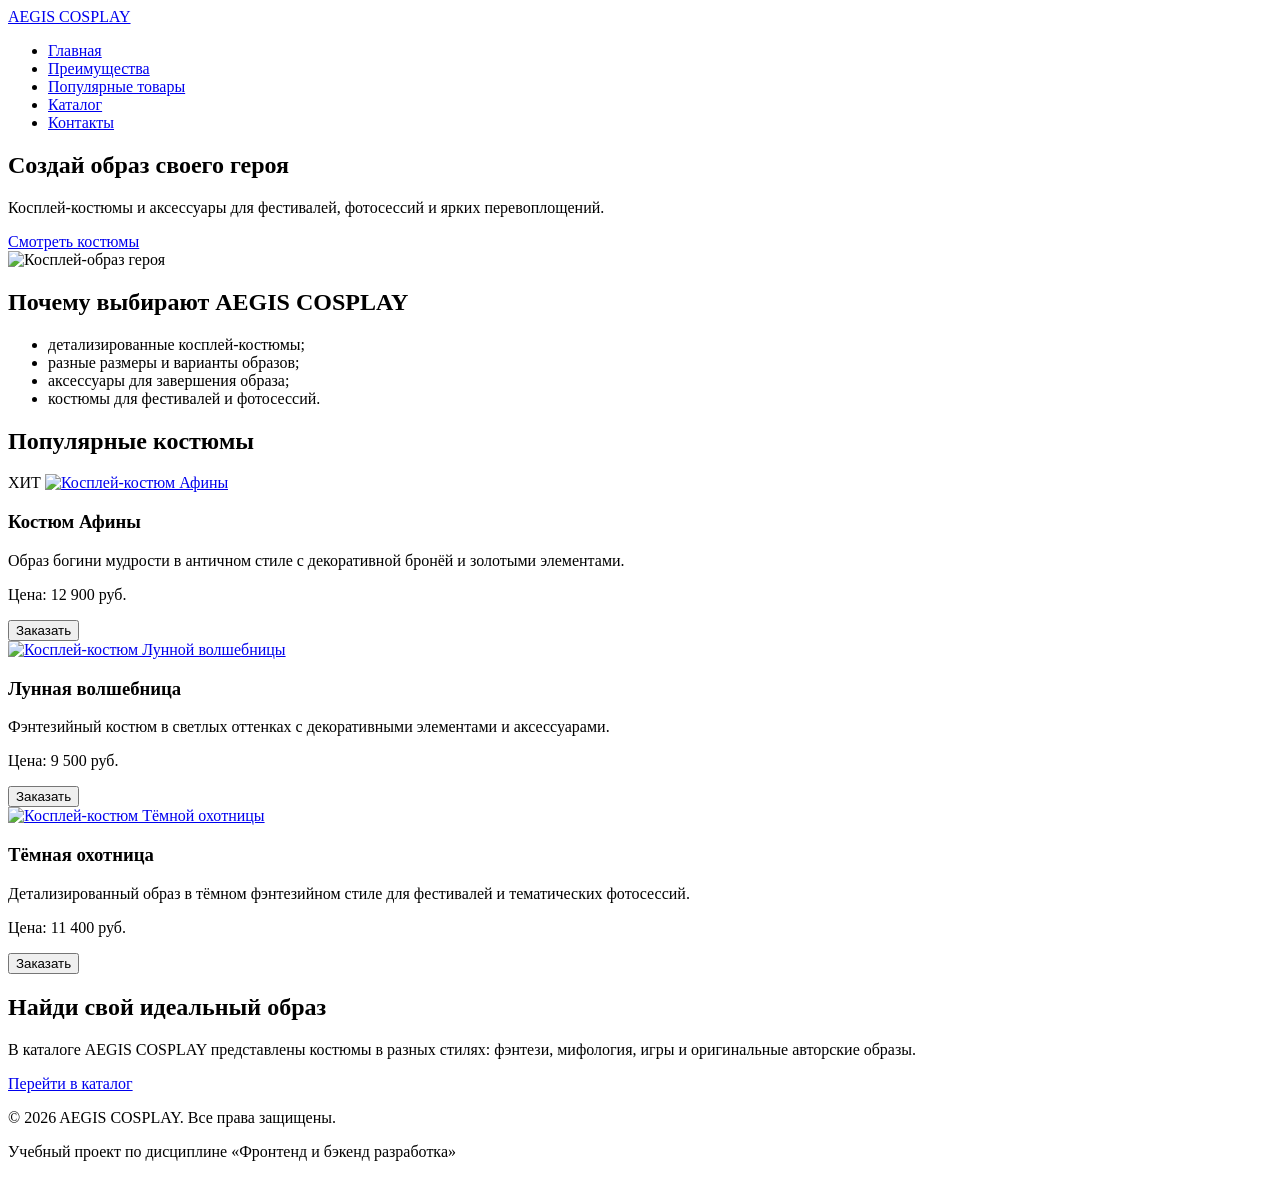
==== index.html @ 91885ba1 "chore: initialize project from KR1" ====
<!DOCTYPE html>
<html lang="ru">

<head>
    <!-- ---------------------- -->
    <!-- Основные настройки страницы -->

    <meta charset="UTF-8">

    <meta
            name="viewport"
            content="width=device-width, initial-scale=1.0"
    >

    <title>AEGIS COSPLAY — магазин косплей-костюмов</title>

    <meta
            name="description"
            content="AEGIS COSPLAY — учебный интернет-магазин косплей-костюмов и аксессуаров."
    >

    <!-- Подключение стилей -->
    <link rel="stylesheet" href="../kr1-html-css-shop-main/kr1-html-css-shop-main/css/style.css">

    <!-- Подключение JavaScript -->
    <script src="../kr1-html-css-shop-main/kr1-html-css-shop-main/js/main.js" defer></script>

    <!-- Данные для отображения ссылки -->
    <meta property="og:type" content="website">

    <meta
            property="og:title"
            content="AEGIS COSPLAY"
    >

    <meta
            property="og:description"
            content="Косплей-костюмы и аксессуары для фестивалей, фотосессий и ярких образов."
    >

    <meta
            property="og:image"
            content="images/athena.jpg"
    >
</head>


<body>


<!-- ---------------------- -->
<!-- Шапка сайта -->

<header class="site-header">

    <div class="site-header__inner">

        <!-- Логотип -->
        <a
                class="site-header__logo"
                href="index.html"
        >
            AEGIS COSPLAY
        </a>


        <!-- Основное меню -->
        <nav
                class="site-nav"
                aria-label="Основная навигация"
        >

            <ul class="site-nav__list">

                <li class="site-nav__item">

                    <a
                            class="site-nav__link site-nav__link--active"
                            href="index.html"
                    >
                        Главная
                    </a>

                </li>

                <li class="site-nav__item">

                    <!-- Якорная ссылка ведёт к преимуществам -->
                    <a
                            class="site-nav__link"
                            href="#advantages"
                    >
                        Преимущества
                    </a>

                </li>


                <li class="site-nav__item">

                    <!-- Якорная ссылка ведёт к блоку популярных товаров -->
                    <a 
                            class="site-nav__link"
                            href="#popular"
                    >
                        Популярные товары
                    </a>

                </li>


                <li class="site-nav__item">

                    <a
                            class="site-nav__link"
                            href="../kr1-html-css-shop-main/kr1-html-css-shop-main/catalog.html"
                    >
                        Каталог
                    </a>

                </li>


                <li class="site-nav__item">

                    <a
                            class="site-nav__link"
                            href="../kr1-html-css-shop-main/kr1-html-css-shop-main/contacts.html"
                    >
                        Контакты
                    </a>

                </li>

            </ul>

        </nav>

    </div>

</header>


<!-- ---------------------- -->
<!-- Основная часть страницы -->

<main>


    <!-- ---------------------- -->
    <!-- Главный экран -->

    <section class="hero">

        <div class="hero__content">

            <h1 class="hero__title">
                Создай образ своего героя
            </h1>

            <p class="hero__text">
                Косплей-костюмы и аксессуары для фестивалей,
                фотосессий и ярких перевоплощений.
            </p>

            <!-- Якорная ссылка ведёт к популярным товарам -->
            <a
                    class="button button--primary hero__button"
                    href="#popular"
            >
                Смотреть костюмы
            </a>

        </div>

        <div class="hero__image-wrapper">

            <img
                    class="hero__image"
                    src="../kr1-html-css-shop-main/kr1-html-css-shop-main/images/dark-huntress.jpg"
                    alt="Косплей-образ героя"
            >

        </div>

    </section>


    <!-- ---------------------- -->
    <!-- Преимущества магазина -->

    <section
            class="section"
            id="advantages"
    >

        <h2 class="section__title">
            Почему выбирают AEGIS COSPLAY
        </h2>

        <ul class="advantages-list">

            <li>
                детализированные косплей-костюмы;
            </li>

            <li>
                разные размеры и варианты образов;
            </li>

            <li>
                аксессуары для завершения образа;
            </li>

            <li>
                костюмы для фестивалей и фотосессий.
            </li>

        </ul>

    </section>


    <!-- ---------------------- -->
    <!-- Популярные костюмы -->

    <section
            class="section"
            id="popular"
    >

        <h2 class="section__title">
            Популярные костюмы
        </h2>


        <!-- Сетка с карточками товаров -->
        <div class="products-grid">


            <!-- ---------------------- -->
            <!-- Карточка Афины -->

            <article class="product-card product-card--featured">

                <!-- Значок ХИТ расположен поверх карточки -->
                <span class="product-card__badge">
                    ХИТ
                </span>


                <!-- Фото ведёт на подробную страницу товара -->
                <a
                        class="product-card__image-link"
                        href="../kr1-html-css-shop-main/kr1-html-css-shop-main/product.html"
                >

                    <img
                            class="product-card__image"
                            src="../kr1-html-css-shop-main/kr1-html-css-shop-main/images/athena.jpg"
                            alt="Косплей-костюм Афины"
                    >

                </a>


                <h3 class="product-card__title">
                    Костюм Афины
                </h3>


                <p class="product-card__description">
                    Образ богини мудрости в античном стиле
                    с декоративной бронёй и золотыми элементами.
                </p>


                <p class="product-card__price">
                    Цена: 12 900 руб.
                </p>


                <!-- data-product хранит название выбранного товара -->
                <button
                        class="button button--primary product-card__button"
                        type="button"
                        data-product="Костюм Афины"
                >
                    Заказать
                </button>

            </article>


            <!-- ---------------------- -->
            <!-- Лунная волшебница -->

            <article class="product-card">

                <a
                        class="product-card__image-link"
                        href="#"
                >

                    <img
                            class="product-card__image product-card__image--moon"
                            src="../kr1-html-css-shop-main/kr1-html-css-shop-main/images/moon-sorceress.jpg"
                            alt="Косплей-костюм Лунной волшебницы"
                    >

                </a>


                <h3 class="product-card__title">
                    Лунная волшебница
                </h3>


                <p class="product-card__description">
                    Фэнтезийный костюм в светлых оттенках
                    с декоративными элементами и аксессуарами.
                </p>


                <p class="product-card__price">
                    Цена: 9 500 руб.
                </p>


                <button
                        class="button button--primary product-card__button"
                        type="button"
                        data-product="Лунная волшебница"
                >
                    Заказать
                </button>

            </article>


            <!-- ---------------------- -->
            <!-- Тёмная охотница -->

            <article class="product-card">

                <a
                        class="product-card__image-link"
                        href="#"
                >

                    <img
                            class="product-card__image"
                            src="../kr1-html-css-shop-main/kr1-html-css-shop-main/images/dark-huntress.jpg"
                            alt="Косплей-костюм Тёмной охотницы"
                    >

                </a>


                <h3 class="product-card__title">
                    Тёмная охотница
                </h3>


                <p class="product-card__description">
                    Детализированный образ в тёмном фэнтезийном стиле
                    для фестивалей и тематических фотосессий.
                </p>


                <p class="product-card__price">
                    Цена: 11 400 руб.
                </p>


                <button
                        class="button button--primary product-card__button"
                        type="button"
                        data-product="Тёмная охотница"
                >
                    Заказать
                </button>

            </article>

        </div>

    </section>


    <!-- ---------------------- -->
    <!-- Дополнительная информация -->

    <aside class="aside-info">

        <h2>
            Найди свой идеальный образ
        </h2>

        <p>
            В каталоге AEGIS COSPLAY представлены костюмы
            в разных стилях: фэнтези, мифология, игры
            и оригинальные авторские образы.
        </p>

        <a
                class="button button--secondary"
                href="../kr1-html-css-shop-main/kr1-html-css-shop-main/catalog.html"
        >
            Перейти в каталог
        </a>

    </aside>

</main>


<!-- ---------------------- -->
<!-- Подвал -->

<footer
        class="site-footer"
        id="contacts"

>

    <p class="site-footer__text">
        &copy; 2026 AEGIS COSPLAY. Все права защищены.
    </p>

    <p class="site-footer__text">
        Учебный проект по дисциплине
        «Фронтенд и бэкенд разработка»
    </p>

</footer>


<!-- ---------------------- -->
<!-- Модальное окно заказа -->

<dialog
        class="order-dialog"
        id="order-dialog"
        aria-labelledby="order-dialog-title"
>

    <h2
            class="order-dialog__title"
            id="order-dialog-title"
    >
        Оформление заказа
    </h2>


    <!-- Форма заказа -->
    <form
            class="order-form"
            id="order-form"
            action="#"
            method="post"
            novalidate
    >


        <!-- Скрытое поле хранит выбранный товар -->
        <input
                class="order-form__hidden"
                id="selected-product"
                name="selected-product"
                type="hidden"
        >


        <!-- ---------------------- -->
        <!-- Имя -->

        <div class="order-form__field">

            <label
                    class="order-form__label"
                    for="order-name"
            >
                Имя
            </label>

            <input
                    class="order-form__input"
                    id="order-name"
                    name="name"
                    type="text"
                    placeholder="Введите ваше имя"
                    minlength="2"
                    autocomplete="given-name"
                    required
            >

        </div>


        <!-- ---------------------- -->
        <!-- Электронная почта -->

        <div class="order-form__field">

            <label
                    class="order-form__label"
                    for="order-email"
            >
                E-mail
            </label>

            <input
                    class="order-form__input"
                    id="order-email"
                    name="email"
                    type="email"
                    placeholder="example@mail.ru"
                    autocomplete="email"
                    required
            >

        </div>


        <!-- ---------------------- -->
        <!-- Телефон -->

        <div class="order-form__field">

            <label
                    class="order-form__label"
                    for="order-phone"
            >
                Телефон
            </label>

            <input
                    class="order-form__input"
                    id="order-phone"
                    name="phone"
                    type="tel"
                    inputmode="tel"
                    placeholder="+7 (900) 000-00-00"
                    pattern="^\+7 \(\d{3}\) \d{3}-\d{2}-\d{2}$"
                    required
            >

            <small class="order-form__hint">
                Формат: +7 (900) 000-00-00
            </small>

        </div>


        <!-- ---------------------- -->
        <!-- Дата связи -->

        <div class="order-form__field">

            <label
                    class="order-form__label"
                    for="order-date"
            >
                Дата связи
            </label>

            <input
                    class="order-form__input"
                    id="order-date"
                    name="date"
                    type="date"
            >

        </div>


        <!-- ---------------------- -->
        <!-- Тема заявки -->

        <div class="order-form__field">

            <label
                    class="order-form__label"
                    for="order-topic"
            >
                Тема заявки
            </label>

            <select
                    class="order-form__select"
                    id="order-topic"
                    name="topic"
                    required
            >

                <option value="">
                    Выберите тему
                </option>

                <option value="product">
                    Заказ костюма
                </option>

                <option value="consultation">
                    Консультация
                </option>

                <option value="delivery">
                    Доставка
                </option>

            </select>

        </div>


        <!-- ---------------------- -->
        <!-- Комментарий -->

        <div class="order-form__field">

            <label
                    class="order-form__label"
                    for="order-comment"
            >
                Комментарий
            </label>

            <textarea
                    class="order-form__textarea"
                    id="order-comment"
                    name="comment"
                    rows="4"
                    placeholder="Укажите размер костюма или дополнительную информацию"
            ></textarea>

        </div>


        <!-- ---------------------- -->
        <!-- Согласие на обработку данных -->

        <div class="order-form__field order-form__field--checkbox">

            <label
                    class="order-form__label order-form__label--checkbox"
            >

                <input
                        class="order-form__input order-form__input--checkbox"
                        id="order-agreement"
                        name="agreement"
                        type="checkbox"
                        required
                >

                Я согласен на обработку данных

            </label>

        </div>


        <!-- ---------------------- -->
        <!-- Кнопки формы -->

        <div class="order-form__actions">

            <button
                    class="button button--secondary"
                    type="button"
                    id="close-order-dialog"
            >
                Закрыть
            </button>


            <button
                    class="button button--primary"
                    type="submit"
            >
                Отправить заказ
            </button>

        </div>

    </form>


    <!-- Сообщение появляется после успешной отправки -->
    <p
            class="success-message"
            id="success-message"
            hidden
    >
        Заказ успешно оформлен!
    </p>

</dialog>


</body>

</html>
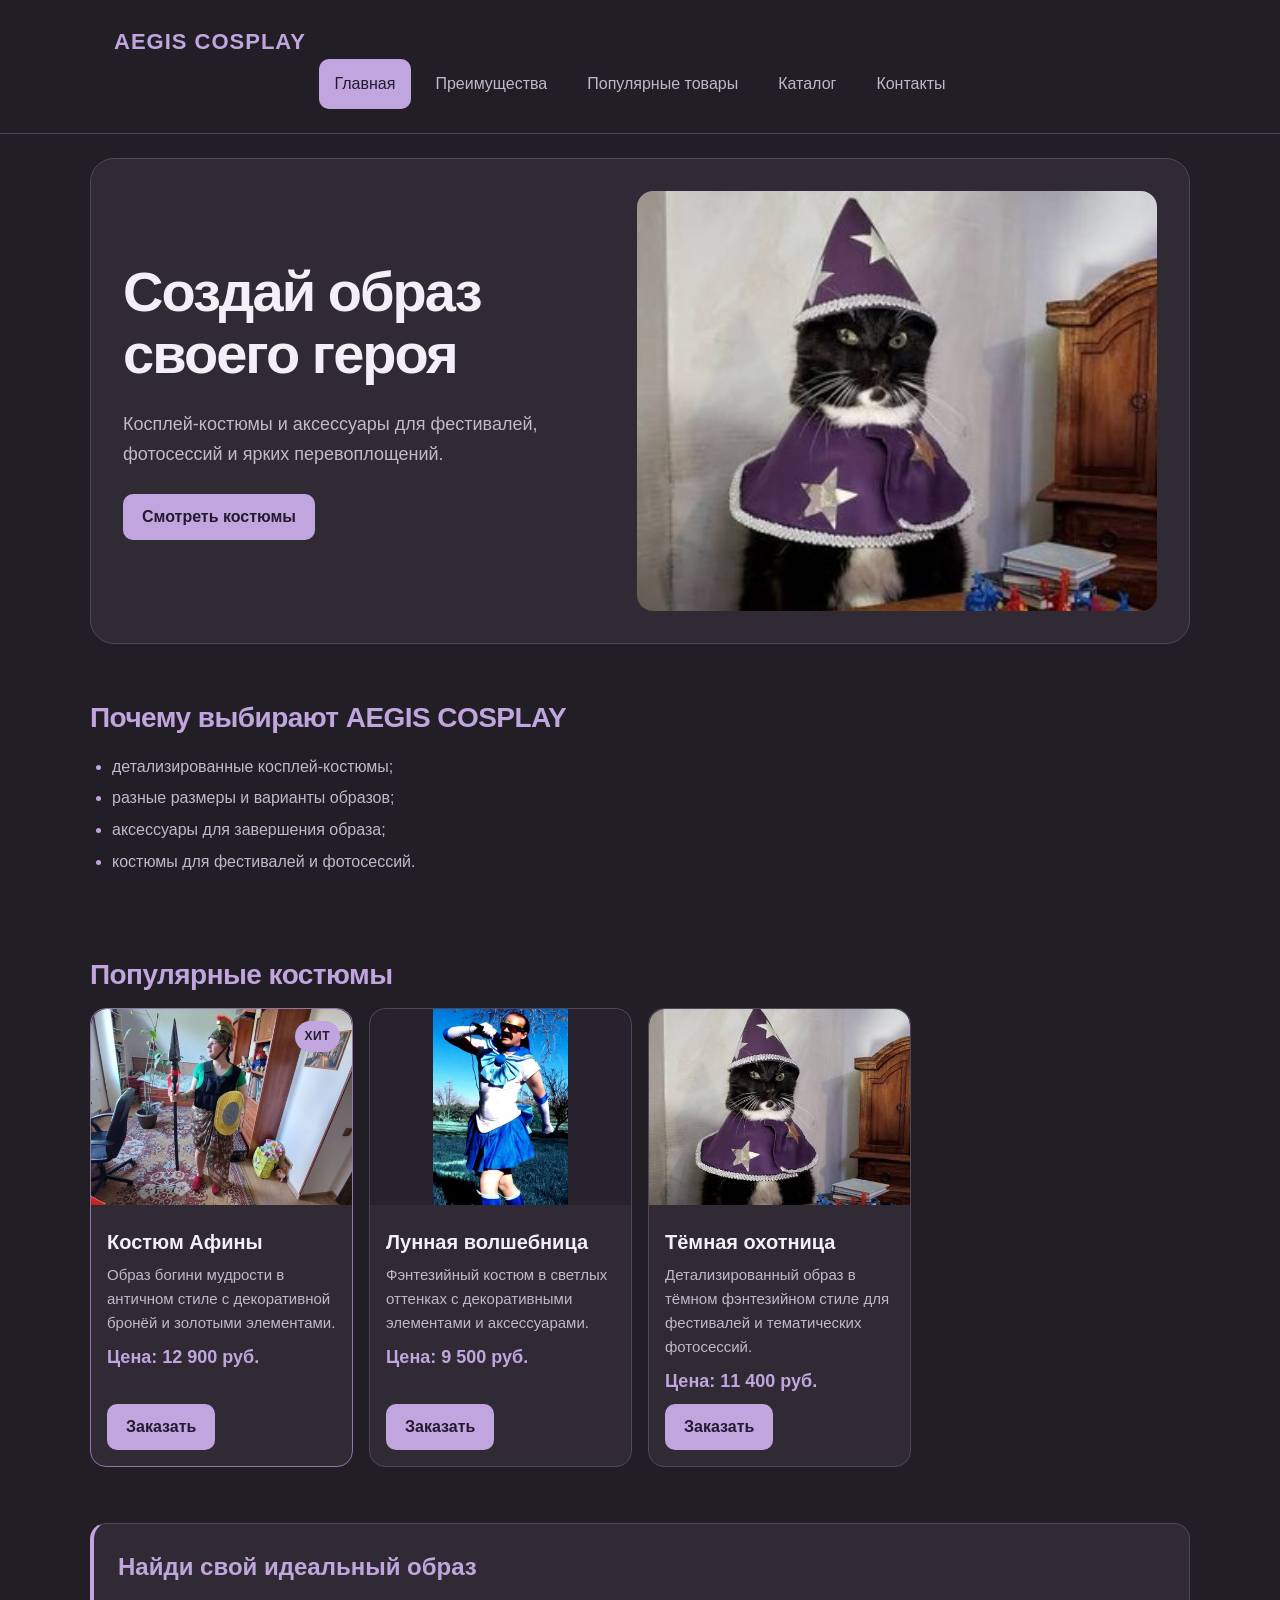
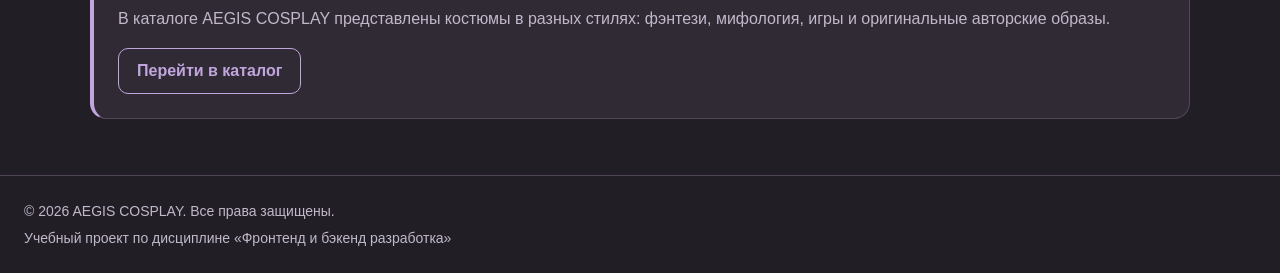
==== commit b3a0ba6c: "feat: add responsive layout styles" ====
--- a/index.html
+++ b/index.html
@@ -1,286 +1,141 @@
 <!DOCTYPE html>
 <html lang="ru">
-
 <head>
-    <!-- ---------------------- -->
-    <!-- Основные настройки страницы -->
-
     <meta charset="UTF-8">
-
-    <meta
-            name="viewport"
-            content="width=device-width, initial-scale=1.0"
-    >
-
+    <meta name="viewport" content="width=device-width, initial-scale=1.0">
     <title>AEGIS COSPLAY — магазин косплей-костюмов</title>
-
-    <meta
-            name="description"
-            content="AEGIS COSPLAY — учебный интернет-магазин косплей-костюмов и аксессуаров."
-    >
-
-    <!-- Подключение стилей -->
-    <link rel="stylesheet" href="../kr1-html-css-shop-main/kr1-html-css-shop-main/css/style.css">
-
-    <!-- Подключение JavaScript -->
-    <script src="../kr1-html-css-shop-main/kr1-html-css-shop-main/js/main.js" defer></script>
-
-    <!-- Данные для отображения ссылки -->
+    <meta name="description" content="AEGIS COSPLAY — учебный интернет-магазин косплей-костюмов и аксессуаров.">
+
+    <link rel="stylesheet" href="css/style.css">
+    <link rel="stylesheet" href="css/responsive.css">
+    <script src="js/main.js" defer></script>
+
     <meta property="og:type" content="website">
-
-    <meta
-            property="og:title"
-            content="AEGIS COSPLAY"
-    >
-
-    <meta
-            property="og:description"
-            content="Косплей-костюмы и аксессуары для фестивалей, фотосессий и ярких образов."
-    >
-
-    <meta
-            property="og:image"
-            content="images/athena.jpg"
-    >
+    <meta property="og:title" content="AEGIS COSPLAY">
+    <meta property="og:description" content="Косплей-костюмы и аксессуары для фестивалей, фотосессий и ярких образов.">
+    <meta property="og:image" content="images/athena.jpg">
 </head>
-
-
 <body>
 
-
-<!-- ---------------------- -->
-<!-- Шапка сайта -->
-
 <header class="site-header">
-
     <div class="site-header__inner">
-
-        <!-- Логотип -->
-        <a
-                class="site-header__logo"
-                href="index.html"
-        >
+        <a class="site-header__logo" href="index.html">
             AEGIS COSPLAY
         </a>
 
-
-        <!-- Основное меню -->
-        <nav
-                class="site-nav"
-                aria-label="Основная навигация"
-        >
-
+        <nav class="site-nav" aria-label="Основная навигация">
             <ul class="site-nav__list">
-
-                <li class="site-nav__item">
-
-                    <a
-                            class="site-nav__link site-nav__link--active"
-                            href="index.html"
-                    >
+                <li class="site-nav__item">
+                    <a class="site-nav__link site-nav__link--active" href="index.html">
                         Главная
                     </a>
-
-                </li>
-
-                <li class="site-nav__item">
-
-                    <!-- Якорная ссылка ведёт к преимуществам -->
-                    <a
-                            class="site-nav__link"
-                            href="#advantages"
-                    >
+                </li>
+                <li class="site-nav__item">
+                    <a class="site-nav__link" href="#advantages">
                         Преимущества
                     </a>
-
-                </li>
-
-
-                <li class="site-nav__item">
-
-                    <!-- Якорная ссылка ведёт к блоку популярных товаров -->
-                    <a 
-                            class="site-nav__link"
-                            href="#popular"
-                    >
+                </li>
+                <li class="site-nav__item">
+                    <a class="site-nav__link" href="#popular">
                         Популярные товары
                     </a>
-
-                </li>
-
-
-                <li class="site-nav__item">
-
-                    <a
-                            class="site-nav__link"
-                            href="../kr1-html-css-shop-main/kr1-html-css-shop-main/catalog.html"
-                    >
+                </li>
+                <li class="site-nav__item">
+                    <a class="site-nav__link" href="catalog.html">
                         Каталог
                     </a>
-
-                </li>
-
-
-                <li class="site-nav__item">
-
-                    <a
-                            class="site-nav__link"
-                            href="../kr1-html-css-shop-main/kr1-html-css-shop-main/contacts.html"
-                    >
+                </li>
+                <li class="site-nav__item">
+                    <a class="site-nav__link" href="contacts.html">
                         Контакты
                     </a>
-
-                </li>
-
+                </li>
             </ul>
-
         </nav>
-
     </div>
-
 </header>
 
-
-<!-- ---------------------- -->
-<!-- Основная часть страницы -->
-
 <main>
-
-
-    <!-- ---------------------- -->
-    <!-- Главный экран -->
-
     <section class="hero">
-
         <div class="hero__content">
-
-            <h1 class="hero__title">
-                Создай образ своего героя
-            </h1>
-
+            <h1 class="hero__title">Создай образ своего героя</h1>
             <p class="hero__text">
                 Косплей-костюмы и аксессуары для фестивалей,
                 фотосессий и ярких перевоплощений.
             </p>
-
-            <!-- Якорная ссылка ведёт к популярным товарам -->
-            <a
-                    class="button button--primary hero__button"
-                    href="#popular"
-            >
+            <a class="button button--primary hero__button" href="#popular">
                 Смотреть костюмы
             </a>
-
         </div>
 
         <div class="hero__image-wrapper">
-
-            <img
-                    class="hero__image"
-                    src="../kr1-html-css-shop-main/kr1-html-css-shop-main/images/dark-huntress.jpg"
-                    alt="Косплей-образ героя"
-            >
-
-        </div>
-
+            <picture>
+                <source
+                        media="(min-width: 1200px)"
+                        srcset="images/hero-desktop.jpg"
+                >
+                <source
+                        media="(min-width: 768px)"
+                        srcset="images/hero-tablet.jpg"
+                >
+                <img
+                        class="hero__image"
+                        src="images/hero-mobile.jpg"
+                        alt="Кот в фиолетовом костюме волшебника"
+                        width="320"
+                        height="320"
+                >
+            </picture>
+        </div>
     </section>
 
-
-    <!-- ---------------------- -->
-    <!-- Преимущества магазина -->
-
-    <section
-            class="section"
-            id="advantages"
-    >
-
-        <h2 class="section__title">
-            Почему выбирают AEGIS COSPLAY
-        </h2>
-
+    <section class="section" id="advantages">
+        <h2 class="section__title">Почему выбирают AEGIS COSPLAY</h2>
         <ul class="advantages-list">
-
-            <li>
-                детализированные косплей-костюмы;
-            </li>
-
-            <li>
-                разные размеры и варианты образов;
-            </li>
-
-            <li>
-                аксессуары для завершения образа;
-            </li>
-
-            <li>
-                костюмы для фестивалей и фотосессий.
-            </li>
-
+            <li>детализированные косплей-костюмы;</li>
+            <li>разные размеры и варианты образов;</li>
+            <li>аксессуары для завершения образа;</li>
+            <li>костюмы для фестивалей и фотосессий.</li>
         </ul>
-
     </section>
 
-
-    <!-- ---------------------- -->
-    <!-- Популярные костюмы -->
-
-    <section
-            class="section"
-            id="popular"
-    >
-
-        <h2 class="section__title">
-            Популярные костюмы
-        </h2>
-
-
-        <!-- Сетка с карточками товаров -->
+    <section class="section" id="popular">
+        <h2 class="section__title">Популярные костюмы</h2>
+
         <div class="products-grid">
-
-
-            <!-- ---------------------- -->
-            <!-- Карточка Афины -->
-
             <article class="product-card product-card--featured">
-
-                <!-- Значок ХИТ расположен поверх карточки -->
-                <span class="product-card__badge">
-                    ХИТ
-                </span>
-
-
-                <!-- Фото ведёт на подробную страницу товара -->
-                <a
-                        class="product-card__image-link"
-                        href="../kr1-html-css-shop-main/kr1-html-css-shop-main/product.html"
-                >
-
+                <span class="product-card__badge">ХИТ</span>
+
+                <a class="product-card__image-link" href="product.html">
                     <img
                             class="product-card__image"
-                            src="../kr1-html-css-shop-main/kr1-html-css-shop-main/images/athena.jpg"
+                            src="images/athena-640.jpg"
+                            srcset="
+        images/athena-480.jpg 480w,
+        images/athena-640.jpg 640w,
+        images/athena-960.jpg 960w
+    "
+                            sizes="
+        (min-width: 1280px) 263px,
+        (min-width: 1132px) 355px,
+        (min-width: 1024px) calc((100vw - 64px) / 3),
+        (min-width: 640px) calc((100vw - 48px) / 2),
+        calc(100vw - 32px)
+    "
                             alt="Косплей-костюм Афины"
+                            width="640"
+                            height="853"
+                            loading="lazy"
                     >
-
                 </a>
 
-
-                <h3 class="product-card__title">
-                    Костюм Афины
-                </h3>
-
-
+                <h3 class="product-card__title">Костюм Афины</h3>
                 <p class="product-card__description">
                     Образ богини мудрости в античном стиле
                     с декоративной бронёй и золотыми элементами.
                 </p>
-
-
-                <p class="product-card__price">
-                    Цена: 12 900 руб.
-                </p>
-
-
-                <!-- data-product хранит название выбранного товара -->
+                <p class="product-card__price">Цена: 12 900 руб.</p>
+
                 <button
                         class="button button--primary product-card__button"
                         type="button"
@@ -288,44 +143,23 @@
                 >
                     Заказать
                 </button>
-
             </article>
 
-
-            <!-- ---------------------- -->
-            <!-- Лунная волшебница -->
-
             <article class="product-card">
-
-                <a
-                        class="product-card__image-link"
-                        href="#"
-                >
-
+                <a class="product-card__image-link" href="#">
                     <img
                             class="product-card__image product-card__image--moon"
-                            src="../kr1-html-css-shop-main/kr1-html-css-shop-main/images/moon-sorceress.jpg"
+                            src="images/moon-sorceress.jpg"
                             alt="Косплей-костюм Лунной волшебницы"
                     >
-
                 </a>
 
-
-                <h3 class="product-card__title">
-                    Лунная волшебница
-                </h3>
-
-
+                <h3 class="product-card__title">Лунная волшебница</h3>
                 <p class="product-card__description">
                     Фэнтезийный костюм в светлых оттенках
                     с декоративными элементами и аксессуарами.
                 </p>
-
-
-                <p class="product-card__price">
-                    Цена: 9 500 руб.
-                </p>
-
+                <p class="product-card__price">Цена: 9 500 руб.</p>
 
                 <button
                         class="button button--primary product-card__button"
@@ -334,44 +168,23 @@
                 >
                     Заказать
                 </button>
-
             </article>
 
-
-            <!-- ---------------------- -->
-            <!-- Тёмная охотница -->
-
             <article class="product-card">
-
-                <a
-                        class="product-card__image-link"
-                        href="#"
-                >
-
+                <a class="product-card__image-link" href="#">
                     <img
                             class="product-card__image"
-                            src="../kr1-html-css-shop-main/kr1-html-css-shop-main/images/dark-huntress.jpg"
+                            src="images/dark-huntress.jpg"
                             alt="Косплей-костюм Тёмной охотницы"
                     >
-
                 </a>
 
-
-                <h3 class="product-card__title">
-                    Тёмная охотница
-                </h3>
-
-
+                <h3 class="product-card__title">Тёмная охотница</h3>
                 <p class="product-card__description">
                     Детализированный образ в тёмном фэнтезийном стиле
                     для фестивалей и тематических фотосессий.
                 </p>
-
-
-                <p class="product-card__price">
-                    Цена: 11 400 руб.
-                </p>
-
+                <p class="product-card__price">Цена: 11 400 руб.</p>
 
                 <button
                         class="button button--primary product-card__button"
@@ -380,80 +193,40 @@
                 >
                     Заказать
                 </button>
-
             </article>
-
-        </div>
-
+        </div>
     </section>
 
-
-    <!-- ---------------------- -->
-    <!-- Дополнительная информация -->
-
     <aside class="aside-info">
-
-        <h2>
-            Найди свой идеальный образ
-        </h2>
-
+        <h2>Найди свой идеальный образ</h2>
         <p>
-            В каталоге AEGIS COSPLAY представлены костюмы
-            в разных стилях: фэнтези, мифология, игры
-            и оригинальные авторские образы.
+            В каталоге AEGIS COSPLAY представлены костюмы в разных стилях:
+            фэнтези, мифология, игры и оригинальные авторские образы.
         </p>
-
-        <a
-                class="button button--secondary"
-                href="../kr1-html-css-shop-main/kr1-html-css-shop-main/catalog.html"
-        >
+        <a class="button button--secondary" href="catalog.html">
             Перейти в каталог
         </a>
-
     </aside>
-
 </main>
 
-
-<!-- ---------------------- -->
-<!-- Подвал -->
-
-<footer
-        class="site-footer"
-        id="contacts"
-
->
-
+<footer class="site-footer" id="contacts">
     <p class="site-footer__text">
         &copy; 2026 AEGIS COSPLAY. Все права защищены.
     </p>
-
     <p class="site-footer__text">
-        Учебный проект по дисциплине
-        «Фронтенд и бэкенд разработка»
+        Учебный проект по дисциплине «Фронтенд и бэкенд разработка»
     </p>
-
 </footer>
-
-
-<!-- ---------------------- -->
-<!-- Модальное окно заказа -->
 
 <dialog
         class="order-dialog"
         id="order-dialog"
         aria-labelledby="order-dialog-title"
 >
-
-    <h2
-            class="order-dialog__title"
-            id="order-dialog-title"
-    >
+    <h2 class="order-dialog__title" id="order-dialog-title">
         Оформление заказа
     </h2>
 
-
-    <!-- Форма заказа -->
     <form
             class="order-form"
             id="order-form"
@@ -461,9 +234,6 @@
             method="post"
             novalidate
     >
-
-
-        <!-- Скрытое поле хранит выбранный товар -->
         <input
                 class="order-form__hidden"
                 id="selected-product"
@@ -471,19 +241,8 @@
                 type="hidden"
         >
 
-
-        <!-- ---------------------- -->
-        <!-- Имя -->
-
-        <div class="order-form__field">
-
-            <label
-                    class="order-form__label"
-                    for="order-name"
-            >
-                Имя
-            </label>
-
+        <div class="order-form__field">
+            <label class="order-form__label" for="order-name">Имя</label>
             <input
                     class="order-form__input"
                     id="order-name"
@@ -494,22 +253,10 @@
                     autocomplete="given-name"
                     required
             >
-
-        </div>
-
-
-        <!-- ---------------------- -->
-        <!-- Электронная почта -->
-
-        <div class="order-form__field">
-
-            <label
-                    class="order-form__label"
-                    for="order-email"
-            >
-                E-mail
-            </label>
-
+        </div>
+
+        <div class="order-form__field">
+            <label class="order-form__label" for="order-email">E-mail</label>
             <input
                     class="order-form__input"
                     id="order-email"
@@ -519,22 +266,10 @@
                     autocomplete="email"
                     required
             >
-
-        </div>
-
-
-        <!-- ---------------------- -->
-        <!-- Телефон -->
-
-        <div class="order-form__field">
-
-            <label
-                    class="order-form__label"
-                    for="order-phone"
-            >
-                Телефон
-            </label>
-
+        </div>
+
+        <div class="order-form__field">
+            <label class="order-form__label" for="order-phone">Телефон</label>
             <input
                     class="order-form__input"
                     id="order-phone"
@@ -545,88 +280,38 @@
                     pattern="^\+7 \(\d{3}\) \d{3}-\d{2}-\d{2}$"
                     required
             >
-
             <small class="order-form__hint">
                 Формат: +7 (900) 000-00-00
             </small>
-
-        </div>
-
-
-        <!-- ---------------------- -->
-        <!-- Дата связи -->
-
-        <div class="order-form__field">
-
-            <label
-                    class="order-form__label"
-                    for="order-date"
-            >
-                Дата связи
-            </label>
-
+        </div>
+
+        <div class="order-form__field">
+            <label class="order-form__label" for="order-date">Дата связи</label>
             <input
                     class="order-form__input"
                     id="order-date"
                     name="date"
                     type="date"
             >
-
-        </div>
-
-
-        <!-- ---------------------- -->
-        <!-- Тема заявки -->
-
-        <div class="order-form__field">
-
-            <label
-                    class="order-form__label"
-                    for="order-topic"
-            >
-                Тема заявки
-            </label>
-
+        </div>
+
+        <div class="order-form__field">
+            <label class="order-form__label" for="order-topic">Тема заявки</label>
             <select
                     class="order-form__select"
                     id="order-topic"
                     name="topic"
                     required
             >
-
-                <option value="">
-                    Выберите тему
-                </option>
-
-                <option value="product">
-                    Заказ костюма
-                </option>
-
-                <option value="consultation">
-                    Консультация
-                </option>
-
-                <option value="delivery">
-                    Доставка
-                </option>
-
+                <option value="">Выберите тему</option>
+                <option value="product">Заказ костюма</option>
+                <option value="consultation">Консультация</option>
+                <option value="delivery">Доставка</option>
             </select>
-
-        </div>
-
-
-        <!-- ---------------------- -->
-        <!-- Комментарий -->
-
-        <div class="order-form__field">
-
-            <label
-                    class="order-form__label"
-                    for="order-comment"
-            >
-                Комментарий
-            </label>
-
+        </div>
+
+        <div class="order-form__field">
+            <label class="order-form__label" for="order-comment">Комментарий</label>
             <textarea
                     class="order-form__textarea"
                     id="order-comment"
@@ -634,19 +319,10 @@
                     rows="4"
                     placeholder="Укажите размер костюма или дополнительную информацию"
             ></textarea>
-
-        </div>
-
-
-        <!-- ---------------------- -->
-        <!-- Согласие на обработку данных -->
+        </div>
 
         <div class="order-form__field order-form__field--checkbox">
-
-            <label
-                    class="order-form__label order-form__label--checkbox"
-            >
-
+            <label class="order-form__label order-form__label--checkbox">
                 <input
                         class="order-form__input order-form__input--checkbox"
                         id="order-agreement"
@@ -654,19 +330,11 @@
                         type="checkbox"
                         required
                 >
-
                 Я согласен на обработку данных
-
             </label>
-
-        </div>
-
-
-        <!-- ---------------------- -->
-        <!-- Кнопки формы -->
+        </div>
 
         <div class="order-form__actions">
-
             <button
                     class="button button--secondary"
                     type="button"
@@ -674,32 +342,16 @@
             >
                 Закрыть
             </button>
-
-
-            <button
-                    class="button button--primary"
-                    type="submit"
-            >
+            <button class="button button--primary" type="submit">
                 Отправить заказ
             </button>
-
-        </div>
-
+        </div>
     </form>
 
-
-    <!-- Сообщение появляется после успешной отправки -->
-    <p
-            class="success-message"
-            id="success-message"
-            hidden
-    >
+    <p class="success-message" id="success-message" hidden>
         Заказ успешно оформлен!
     </p>
-
 </dialog>
 
-
 </body>
-
 </html>
--- a/css/style.css
+++ b/css/style.css
@@ -0,0 +1,839 @@
+/* Цвета и основные настройки */
+
+:root {
+    --color-bg: #211e25;
+    --color-text: #f3eff7;
+    --color-muted: #c2b8cb;
+
+    --color-primary: #c1a5df;
+    --color-primary-dark: #d2bce9;
+
+    --color-border: #514558;
+    --color-surface: #302a34;
+    --color-surface-accent: #39313f;
+
+    --color-danger: #ff91a3;
+    --color-success: #8ed4aa;
+    --color-success-bg: #243a2d;
+    --color-white: #ffffff;
+
+    --space-xs: 4px;
+    --space-sm: 8px;
+    --space-md: 16px;
+    --space-lg: 24px;
+    --space-xl: 32px;
+
+    --radius-sm: 10px;
+    --radius-md: 16px;
+    --radius-lg: 24px;
+
+    --container-width: 1100px;
+}
+
+/* Основа страницы */
+
+*,
+*::before,
+*::after {
+    box-sizing: border-box;
+}
+
+body {
+    margin: 0;
+    min-height: 100vh;
+    font-family: "Segoe UI", Arial, sans-serif;
+    font-size: 16px;
+    line-height: 1.6;
+    color: var(--color-text);
+    background: var(--color-bg);
+}
+
+main {
+    padding: 24px 16px;
+}
+
+a {
+    color: var(--color-primary);
+}
+
+a:hover {
+    color: var(--color-primary-dark);
+}
+
+a:focus-visible,
+button:focus-visible {
+    outline: 2px solid var(--color-primary);
+    outline-offset: 4px;
+}
+
+/* Шапка */
+
+.site-header {
+    width: 100%;
+    background: var(--color-bg);
+    border-bottom: 1px solid var(--color-border);
+}
+
+.site-header__inner {
+    max-width: var(--container-width);
+    margin: 0 auto;
+    padding: var(--space-lg);
+}
+
+.site-header__logo {
+    color: var(--color-primary);
+    font-size: 22px;
+    font-weight: 800;
+    letter-spacing: 1px;
+    text-decoration: none;
+}
+
+.site-header__logo:hover {
+    color: var(--color-text);
+}
+
+/* Навигация */
+
+.site-nav__list {
+    display: flex;
+    flex-wrap: wrap;
+    justify-content: center;
+    align-items: center;
+    gap: var(--space-sm);
+    margin: 0;
+    padding: 0;
+    list-style: none;
+}
+
+.site-nav__item {
+    margin: 0;
+}
+
+.site-nav__link {
+    display: block;
+    padding: 12px 16px;
+    border-radius: var(--radius-sm);
+    color: var(--color-muted);
+    font-weight: 500;
+    text-decoration: none;
+    transition: color 0.2s ease, background-color 0.2s ease;
+}
+
+.site-nav__link:hover {
+    color: var(--color-text);
+    background: var(--color-surface);
+}
+
+.site-nav__link--active,
+.site-nav__link--active:hover {
+    color: #251a30;
+    background: var(--color-primary);
+}
+
+/* Главный экран */
+
+.hero {
+    max-width: var(--container-width);
+    margin: 0 auto var(--space-xl);
+    padding: var(--space-xl);
+    background: var(--color-surface);
+    border: 1px solid var(--color-border);
+    border-radius: var(--radius-lg);
+}
+
+.hero__content {
+    min-width: 0;
+}
+
+.hero__title {
+    margin: 0;
+    color: var(--color-text);
+    font-weight: 800;
+    letter-spacing: -0.035em;
+}
+
+.hero__text {
+    max-width: 520px;
+    margin: 0;
+    color: var(--color-muted);
+    font-size: 18px;
+    line-height: 1.7;
+}
+
+.hero__button {
+    display: inline-flex;
+    justify-self: start;
+    align-items: center;
+    justify-content: center;
+}
+
+.hero__image-wrapper {
+    width: 100%;
+}
+
+.hero__image {
+    display: block;
+    width: 100%;
+    max-height: 420px;
+    object-fit: cover;
+    border-radius: var(--radius-md);
+}
+
+/* Секции */
+
+.section {
+    max-width: var(--container-width);
+    margin: 0 auto var(--space-xl);
+}
+
+.section__title {
+    margin: 0 0 var(--space-md);
+    color: var(--color-primary);
+    font-size: 28px;
+    font-weight: 700;
+    line-height: 1.25;
+    letter-spacing: -0.02em;
+}
+
+.section > p {
+    color: var(--color-muted);
+}
+
+.advantages-list {
+    margin: 0;
+    padding-left: 22px;
+    color: var(--color-muted);
+}
+
+.advantages-list li {
+    padding-block: 3px;
+}
+
+.advantages-list li::marker {
+    color: var(--color-primary);
+}
+
+/* Карточки */
+
+.product-card {
+    position: relative;
+    display: flex;
+    flex-direction: column;
+    gap: var(--space-sm);
+    min-width: 0;
+    padding: var(--space-md);
+    background: var(--color-surface);
+    border: 1px solid var(--color-border);
+    border-radius: var(--radius-md);
+    transition: border-color 0.2s ease, background-color 0.2s ease;
+}
+
+.product-card:hover {
+    background: #362e3b;
+    border-color: #9e83b8;
+}
+
+.product-card--featured {
+    border-color: #9274ac;
+}
+
+.product-card__title {
+    margin: 0;
+    color: var(--color-text);
+    font-size: 20px;
+    font-weight: 700;
+    line-height: 1.3;
+}
+
+.product-card__description {
+    margin: 0;
+    color: var(--color-muted);
+    font-size: 15px;
+}
+
+.product-card__price {
+    margin: 0;
+    color: var(--color-primary);
+    font-size: 18px;
+    font-weight: 700;
+}
+
+.product-card__button {
+    margin-top: auto;
+    align-self: flex-start;
+}
+
+/* Изображения карточек */
+
+.product-card__image-link {
+    display: block;
+    overflow: hidden;
+    margin:
+            calc(var(--space-md) * -1)
+            calc(var(--space-md) * -1)
+            var(--space-md);
+    border-radius:
+            var(--radius-md)
+            var(--radius-md)
+            0
+            0;
+}
+
+.product-card__image {
+    display: block;
+    width: 100%;
+    object-fit: cover;
+}
+
+.product-card__image--moon {
+    object-fit: contain;
+    object-position: center;
+    background: #27222d;
+}
+
+.product-card__image-placeholder {
+    display: flex;
+    align-items: center;
+    justify-content: center;
+    height: 260px;
+    margin:
+            calc(var(--space-md) * -1)
+            calc(var(--space-md) * -1)
+            var(--space-sm);
+    border-radius:
+            var(--radius-md)
+            var(--radius-md)
+            0
+            0;
+    color: var(--color-muted);
+    background: #38303e;
+}
+
+.product-card__badge {
+    position: absolute;
+    top: 12px;
+    right: 12px;
+    z-index: 2;
+    padding: 6px 10px;
+    border-radius: 20px;
+    color: #251a30;
+    background: var(--color-primary);
+    font-size: 12px;
+    font-weight: 800;
+    letter-spacing: 0.04em;
+}
+
+/* Кнопки */
+
+.button {
+    display: inline-block;
+    padding: 11px 18px;
+    border: 1px solid transparent;
+    border-radius: var(--radius-sm);
+    font: inherit;
+    font-weight: 600;
+    line-height: 1.4;
+    text-align: center;
+    text-decoration: none;
+    cursor: pointer;
+    transition:
+            color 0.2s ease,
+            background-color 0.2s ease,
+            border-color 0.2s ease;
+}
+
+.button--primary {
+    color: #251a30;
+    background: var(--color-primary);
+}
+
+.button--primary:hover {
+    color: #251a30;
+    background: var(--color-primary-dark);
+}
+
+.button--secondary {
+    color: var(--color-primary);
+    background: transparent;
+    border-color: var(--color-primary);
+}
+
+.button--secondary:hover {
+    color: var(--color-text);
+    background: #42334e;
+    border-color: var(--color-primary-dark);
+}
+
+.button:disabled,
+.button--disabled {
+    opacity: 0.6;
+    cursor: not-allowed;
+}
+
+/* Информационный блок */
+
+.aside-info {
+    max-width: var(--container-width);
+    margin: 0 auto var(--space-xl);
+    padding: var(--space-lg);
+    background: var(--color-surface);
+    border: 1px solid var(--color-border);
+    border-left: 4px solid var(--color-primary);
+    border-radius: var(--radius-md);
+}
+
+.aside-info h2 {
+    margin-top: 0;
+    color: var(--color-primary);
+}
+
+.aside-info p {
+    color: var(--color-muted);
+}
+
+/* Модальное окно */
+
+.order-dialog {
+    width: min(100% - 32px, 560px);
+    padding: var(--space-lg);
+    color: var(--color-text);
+    background: var(--color-surface);
+    border: 1px solid #80698f;
+    border-radius: var(--radius-lg);
+    box-shadow: 0 24px 80px rgba(0, 0, 0, 0.4);
+}
+
+.order-dialog::backdrop {
+    background: rgba(17, 13, 21, 0.75);
+}
+
+.order-dialog__title {
+    margin-top: 0;
+    color: var(--color-primary);
+}
+
+/* Формы */
+
+.order-form__field {
+    margin-bottom: var(--space-md);
+}
+
+.order-form__label {
+    display: block;
+    margin-bottom: var(--space-xs);
+    color: var(--color-text);
+}
+
+.order-form__input,
+.order-form__select,
+.order-form__textarea,
+.catalog-filters__input {
+    width: 100%;
+    padding: 10px 12px;
+    border: 1px solid #6b5b76;
+    border-radius: var(--radius-sm);
+    color: var(--color-text);
+    background: #26212b;
+    font: inherit;
+    color-scheme: dark;
+}
+
+.order-form__input::placeholder,
+.order-form__textarea::placeholder {
+    color: #b1a3bd;
+}
+
+.order-form__input:hover,
+.order-form__select:hover,
+.order-form__textarea:hover,
+.catalog-filters__input:hover {
+    border-color: var(--color-primary);
+}
+
+.order-form__input:focus-visible,
+.order-form__select:focus-visible,
+.order-form__textarea:focus-visible,
+.catalog-filters__input:focus-visible {
+    outline: 2px solid var(--color-primary);
+    outline-offset: 3px;
+}
+
+.order-form__input--checkbox {
+    width: auto;
+    accent-color: var(--color-primary);
+}
+
+.order-form__hint {
+    display: block;
+    margin-top: var(--space-xs);
+    color: var(--color-muted);
+}
+
+.order-form__label--checkbox {
+    display: flex;
+    align-items: center;
+    gap: var(--space-sm);
+}
+
+.order-form__actions {
+    display: flex;
+    gap: var(--space-md);
+    margin-top: var(--space-lg);
+}
+
+[aria-invalid="true"] {
+    border-color: var(--color-danger);
+}
+
+.success-message {
+    max-width: var(--container-width);
+    margin: var(--space-lg) auto;
+    padding: var(--space-md);
+    color: var(--color-text);
+    background: var(--color-success-bg);
+    border-left: 4px solid var(--color-success);
+    border-radius: var(--radius-sm);
+}
+
+/* Хлебные крошки */
+
+.breadcrumbs {
+    max-width: var(--container-width);
+    margin: 0 auto var(--space-md);
+    color: var(--color-muted);
+    font-size: 14px;
+}
+
+.breadcrumbs__link {
+    color: var(--color-primary);
+}
+
+.breadcrumbs__current::before {
+    content: " / ";
+    color: var(--color-muted);
+}
+
+/* Каталог */
+
+.catalog-layout {
+    max-width: var(--container-width);
+    margin: 0 auto var(--space-xl);
+}
+
+.catalog-filters {
+    grid-area: filters;
+    padding: var(--space-md);
+    background: var(--color-surface);
+    border: 1px solid var(--color-border);
+    border-radius: var(--radius-md);
+}
+
+.catalog-filters h2 {
+    color: var(--color-primary);
+}
+
+.catalog-layout__products {
+    grid-area: products;
+}
+
+.catalog-filters__form {
+    display: grid;
+    gap: var(--space-md);
+}
+
+.catalog-filters__group {
+    margin: 0;
+    padding: var(--space-md);
+    border: 1px solid var(--color-border);
+    border-radius: var(--radius-sm);
+}
+
+.catalog-filters__legend {
+    color: var(--color-text);
+    font-weight: 600;
+}
+
+.catalog-filters__label {
+    display: block;
+    margin-bottom: var(--space-sm);
+    color: var(--color-muted);
+}
+
+.catalog-filters input[type="checkbox"] {
+    accent-color: var(--color-primary);
+}
+
+/* Страница товара */
+
+.product {
+    display: grid;
+    grid-template-columns: minmax(280px, 0.8fr) 1.2fr;
+    align-items: center;
+    gap: var(--space-xl);
+    max-width: var(--container-width);
+    margin: 0 auto var(--space-xl);
+    padding: var(--space-lg);
+    background: var(--color-surface);
+    border: 1px solid var(--color-border);
+    border-radius: var(--radius-lg);
+}
+
+.product__image-wrapper {
+    min-height: 420px;
+    overflow: hidden;
+    border-radius: var(--radius-md);
+}
+
+.product__image {
+    display: block;
+    width: 100%;
+    height: 500px;
+    object-fit: cover;
+    object-position: center;
+    border-radius: var(--radius-md);
+}
+
+.product__image-placeholder {
+    display: flex;
+    align-items: center;
+    justify-content: center;
+    min-height: 420px;
+    padding: var(--space-lg);
+    color: var(--color-muted);
+    background: #38303e;
+    border: 1px dashed #80698f;
+    border-radius: var(--radius-md);
+    text-align: center;
+}
+
+.product__content {
+    display: flex;
+    flex-direction: column;
+    align-items: flex-start;
+}
+
+.product__category {
+    margin: 0 0 var(--space-sm);
+    color: var(--color-primary);
+    font-size: 14px;
+    font-weight: 700;
+    text-transform: uppercase;
+    letter-spacing: 1px;
+}
+
+.product__title {
+    margin: 0 0 var(--space-md);
+    font-size: 36px;
+    line-height: 1.2;
+    letter-spacing: -0.025em;
+}
+
+.product__description {
+    margin: 0 0 var(--space-md);
+    color: var(--color-muted);
+}
+
+.product__price {
+    margin: var(--space-sm) 0 var(--space-lg);
+    color: var(--color-primary);
+    font-size: 26px;
+    font-weight: 700;
+}
+
+.product__details {
+    width: 100%;
+    margin-bottom: var(--space-lg);
+    padding: var(--space-md);
+    background: #2b2530;
+    border: 1px solid var(--color-border);
+    border-radius: var(--radius-md);
+}
+
+/* Таблица */
+
+.product-table {
+    width: 100%;
+    margin-top: var(--space-md);
+    border-collapse: collapse;
+    background: #2b2530;
+}
+
+.product-table__caption {
+    padding: 14px;
+    color: var(--color-text);
+    font-size: 18px;
+    font-weight: 600;
+    text-align: left;
+}
+
+.product-table th,
+.product-table td {
+    padding: 12px 14px;
+    border: 1px solid var(--color-border);
+    text-align: left;
+    vertical-align: top;
+}
+
+.product-table th {
+    color: var(--color-text);
+    background: #3e3248;
+    font-weight: 600;
+}
+
+.product-table td {
+    color: var(--color-muted);
+}
+
+.product-table tbody tr:hover {
+    background: #342c3b;
+}
+
+/* Страница заказа */
+
+.order-page {
+    max-width: var(--container-width);
+    margin: 0 auto var(--space-xl);
+}
+
+.order-page__layout {
+    display: grid;
+    grid-template-columns: 360px 1fr;
+    align-items: start;
+    gap: var(--space-xl);
+    margin-top: var(--space-lg);
+}
+
+.order-summary {
+    padding: var(--space-md);
+    background: var(--color-surface);
+    border: 1px solid var(--color-border);
+    border-radius: var(--radius-lg);
+}
+
+.order-summary__title {
+    margin-top: 0;
+    color: var(--color-primary);
+}
+
+.order-summary__image {
+    display: block;
+    width: 100%;
+    height: 360px;
+    object-fit: cover;
+    border-radius: var(--radius-md);
+}
+
+.order-summary h3 {
+    margin-bottom: var(--space-sm);
+}
+
+.order-summary p {
+    color: var(--color-muted);
+}
+
+.order-summary .order-summary__price {
+    margin-bottom: 0;
+    color: var(--color-primary);
+    font-size: 22px;
+    font-weight: 700;
+}
+
+.order-page__form {
+    max-width: 700px;
+    padding: var(--space-lg);
+    background: var(--color-surface);
+    border: 1px solid var(--color-border);
+    border-radius: var(--radius-lg);
+}
+
+.order-page__form .order-form__textarea {
+    min-height: 120px;
+    resize: vertical;
+}
+
+/* Подвал */
+
+.site-footer {
+    position: static;
+    width: 100%;
+    padding: var(--space-lg);
+    background: var(--color-bg);
+    border-top: 1px solid var(--color-border);
+}
+
+.site-footer__text {
+    margin: 0 0 var(--space-xs);
+    color: var(--color-muted);
+    font-size: 14px;
+}
+
+.site-footer__text:last-child {
+    margin-bottom: 0;
+}
+
+/* Существующая адаптация страницы заказа */
+
+@media (max-width: 800px) {
+    .order-page__layout {
+        grid-template-columns: 1fr;
+    }
+
+    .order-summary__image {
+        height: 420px;
+    }
+}
+
+/* Существующая адаптация страницы товара */
+
+@media (max-width: 768px) {
+    .product {
+        grid-template-columns: 1fr;
+    }
+
+    .product__image-wrapper,
+    .product__image-placeholder {
+        min-height: 280px;
+    }
+
+    .product__title {
+        font-size: 28px;
+    }
+
+    .product__price {
+        font-size: 22px;
+    }
+}
+
+/* Существующая адаптация кнопок формы */
+
+@media (max-width: 600px) {
+    .hero__image {
+        max-height: 320px;
+    }
+
+    .order-form__actions {
+        flex-direction: column;
+    }
+
+    .order-form__actions .button {
+        width: 100%;
+    }
+}
+
+@media (max-width: 500px) {
+    .order-summary__image {
+        height: 320px;
+    }
+
+    .order-page__form {
+        padding: var(--space-md);
+    }
+}
+
+@media (prefers-reduced-motion: reduce) {
+    .button,
+    .site-nav__link,
+    .product-card {
+        transition: none;
+    }
+}
--- a/css/responsive.css
+++ b/css/responsive.css
@@ -0,0 +1,407 @@
+/*
+  Адаптивные стили для контрольной работы №3.
+  Подход: Mobile First.
+  Базовые стили рассчитаны на мобильный экран.
+  Расширения добавляются через min-width медиазапросы.
+*/
+
+/* Базовые правила */
+
+*,
+*::before,
+*::after {
+    box-sizing: border-box;
+}
+
+html {
+    scroll-behavior: smooth;
+}
+
+img,
+video {
+    max-width: 100%;
+    height: auto;
+}
+
+body {
+    overflow-x: hidden;
+}
+
+/* Контейнеры */
+
+main {
+    padding: 24px 16px;
+}
+
+.section,
+.hero,
+.catalog-layout,
+.product,
+.breadcrumbs,
+.aside-info {
+    width: 100%;
+    max-width: var(--container-width);
+    margin-inline: auto;
+}
+
+.section {
+    padding-block: 24px;
+}
+
+/* Шапка и навигация */
+
+.site-header {
+    position: static;
+}
+
+.site-header__inner {
+    padding: 16px;
+}
+
+.site-nav__list {
+    display: flex;
+    flex-direction: column;
+    align-items: stretch;
+    gap: var(--space-sm);
+    margin: 0;
+    padding: 0;
+    list-style: none;
+}
+
+.site-nav__link {
+    display: block;
+    padding: 12px 16px;
+}
+
+#advantages,
+#popular {
+    scroll-margin-top: 16px;
+}
+
+/* Главный экран */
+
+.hero {
+    display: grid;
+    grid-template-columns: minmax(0, 1fr);
+    align-items: center;
+    gap: var(--space-lg);
+    padding: 24px 16px;
+}
+
+.hero__content {
+    display: grid;
+    gap: var(--space-lg);
+    min-width: 0;
+}
+
+.hero__title {
+    font-size: clamp(32px, 5vw, 56px);
+    line-height: 1.1;
+}
+
+.hero__button {
+    justify-self: start;
+}
+
+.hero__image-wrapper {
+    width: 100%;
+    max-width: 520px;
+    min-width: 0;
+    margin-inline: auto;
+}
+
+.hero__image {
+    display: block;
+    width: 100%;
+    height: auto;
+    max-width: 520px;
+    margin-inline: auto;
+}
+
+/* Сетка карточек */
+
+.products-grid {
+    display: grid;
+    grid-template-columns: minmax(0, 1fr);
+    gap: var(--space-md);
+}
+
+.product-card {
+    min-width: 0;
+}
+
+.product-card__title,
+.product-card__description {
+    overflow-wrap: anywhere;
+}
+
+/* Каталог */
+
+.catalog-layout {
+    display: grid;
+    grid-template-columns: minmax(0, 1fr);
+    grid-template-areas:
+        "filters"
+        "products";
+    gap: var(--space-lg);
+}
+
+.catalog-filters {
+    position: static;
+    min-width: 0;
+    order: -1;
+}
+
+.catalog-layout__products {
+    min-width: 0;
+}
+
+/* Изображения карточек */
+
+.product-card__image {
+    display: block;
+    width: 100%;
+    height: auto;
+    aspect-ratio: 4 / 3;
+    object-fit: cover;
+    border-radius:
+            var(--radius-md)
+            var(--radius-md)
+            0
+            0;
+}
+
+.product-card__image--moon {
+    object-fit: contain;
+}
+
+/* Незакреплённый подвал */
+
+.site-footer {
+    position: static;
+    padding: 16px;
+}
+
+/* Небольшой планшет */
+
+@media (min-width: 640px) {
+    .products-grid {
+        grid-template-columns: repeat(2, minmax(0, 1fr));
+    }
+}
+
+/* Планшет */
+
+@media (min-width: 768px) {
+    .site-header {
+        position: sticky;
+        top: 0;
+        z-index: 100;
+    }
+
+    .site-header__inner {
+        padding: 24px;
+    }
+
+    .site-nav__list {
+        flex-direction: row;
+        flex-wrap: wrap;
+        align-items: center;
+    }
+
+    #advantages,
+    #popular {
+        scroll-margin-top: 160px;
+    }
+
+    .hero {
+        padding: 32px;
+    }
+
+    .site-footer {
+        padding: 24px;
+    }
+}
+
+/* Двухколоночный главный экран */
+
+@media (min-width: 900px) {
+    .hero {
+        grid-template-columns: minmax(0, 1fr) minmax(320px, 520px);
+    }
+}
+
+/* Desktop */
+
+@media (min-width: 1024px) {
+    .products-grid {
+        grid-template-columns: repeat(3, minmax(0, 1fr));
+    }
+
+    .catalog-layout {
+        grid-template-columns: 280px minmax(0, 1fr);
+        grid-template-areas: "filters products";
+        align-items: start;
+    }
+
+    .catalog-filters {
+        position: sticky;
+        top: 160px;
+        order: initial;
+    }
+}
+
+/* Широкий экран */
+
+@media (min-width: 1280px) {
+    .products-grid {
+        grid-template-columns: repeat(4, minmax(0, 1fr));
+    }
+}
+
+/* Уменьшение анимации */
+
+@media (prefers-reduced-motion: reduce) {
+    html {
+        scroll-behavior: auto;
+    }
+}
+
+
+/* Декоративные волшебные палочки по бокам главного блока */
+
+.hero {
+    position: relative;
+}
+
+@media (min-width: 1400px) {
+    .hero::before,
+    .hero::after {
+        content: "";
+        position: absolute;
+        width: 90px;
+        height: 180px;
+        pointer-events: none;
+        opacity: 0.55;
+
+        background-image: url("data:image/svg+xml,%3Csvg xmlns='http://www.w3.org/2000/svg' viewBox='0 0 90 180'%3E%3Cpath d='M42 69L66 156' fill='none' stroke='%23c1a5df' stroke-width='7' stroke-linecap='round'/%3E%3Cpath d='M39 25L47 43L67 46L52 60L55 80L37 70L19 79L23 59L9 44L29 42Z' fill='%233e314b' stroke='%23c1a5df' stroke-width='2.5' stroke-linejoin='round'/%3E%3Cpath d='M73 12V26M66 19H80M15 101V113M9 107H21' fill='none' stroke='%23d6c1eb' stroke-width='2' stroke-linecap='round'/%3E%3Ccircle cx='15' cy='17' r='2.5' fill='%23c1a5df'/%3E%3Ccircle cx='77' cy='94' r='2' fill='%23c1a5df'/%3E%3C/svg%3E");
+
+        background-repeat: no-repeat;
+        background-position: center;
+        background-size: contain;
+    }
+
+    .hero::before {
+        top: 55px;
+        left: -120px;
+        transform: rotate(-18deg);
+    }
+
+    .hero::after {
+        right: -120px;
+        bottom: 45px;
+        transform: rotate(22deg);
+    }
+}
+
+/* Этап 15. Адаптация формы заявки */
+
+.order-page__form {
+    display: grid;
+    grid-template-columns: minmax(0, 1fr);
+    gap: var(--space-md);
+    width: 100%;
+    min-width: 0;
+}
+
+.order-page__form .order-form__field {
+    display: grid;
+    align-content: start;
+    gap: var(--space-xs);
+    min-width: 0;
+    margin-bottom: 0;
+}
+
+.order-page__form .order-form__label {
+    margin-bottom: 0;
+}
+
+.order-page__form .order-form__input,
+.order-page__form .order-form__textarea,
+.order-page__form .order-form__select {
+    width: 100%;
+    min-width: 0;
+    min-height: 44px;
+    padding: 10px 12px;
+    font: inherit;
+}
+
+.order-page__form .order-form__textarea {
+    min-height: 120px;
+    resize: vertical;
+}
+
+/* Чекбокс сохраняет свой обычный размер */
+
+.order-page__form .order-form__input--checkbox {
+    width: auto;
+    min-height: auto;
+    padding: 0;
+    flex-shrink: 0;
+}
+
+.order-page__form .order-form__actions {
+    grid-column: 1 / -1;
+}
+
+@media (min-width: 768px) {
+    .order-page__form {
+        grid-template-columns: repeat(2, minmax(0, 1fr));
+    }
+
+    .order-page__form .order-form__field--wide {
+        grid-column: 1 / -1;
+    }
+}
+
+/* Этап 16. Адаптация таблицы характеристик */
+
+.product__content {
+    min-width: 0;
+}
+
+.product__details {
+    min-width: 0;
+    max-width: 100%;
+}
+
+.table-wrapper {
+    width: 100%;
+    overflow-x: auto;
+    -webkit-overflow-scrolling: touch;
+}
+
+.product-table {
+    width: 100%;
+    min-width: 640px;
+    border-collapse: collapse;
+}
+
+.product-table th,
+.product-table td {
+    padding: 12px;
+    border: 1px solid var(--color-border);
+    text-align: left;
+}
+
+/* Этап 17. Адаптация модального окна */
+
+.order-dialog {
+    width: min(100% - 32px, 560px);
+    max-height: calc(100vh - 32px);
+    overflow: auto;
+}
+
+.order-dialog::backdrop {
+    background: rgb(0 0 0 / 0.5);
+}
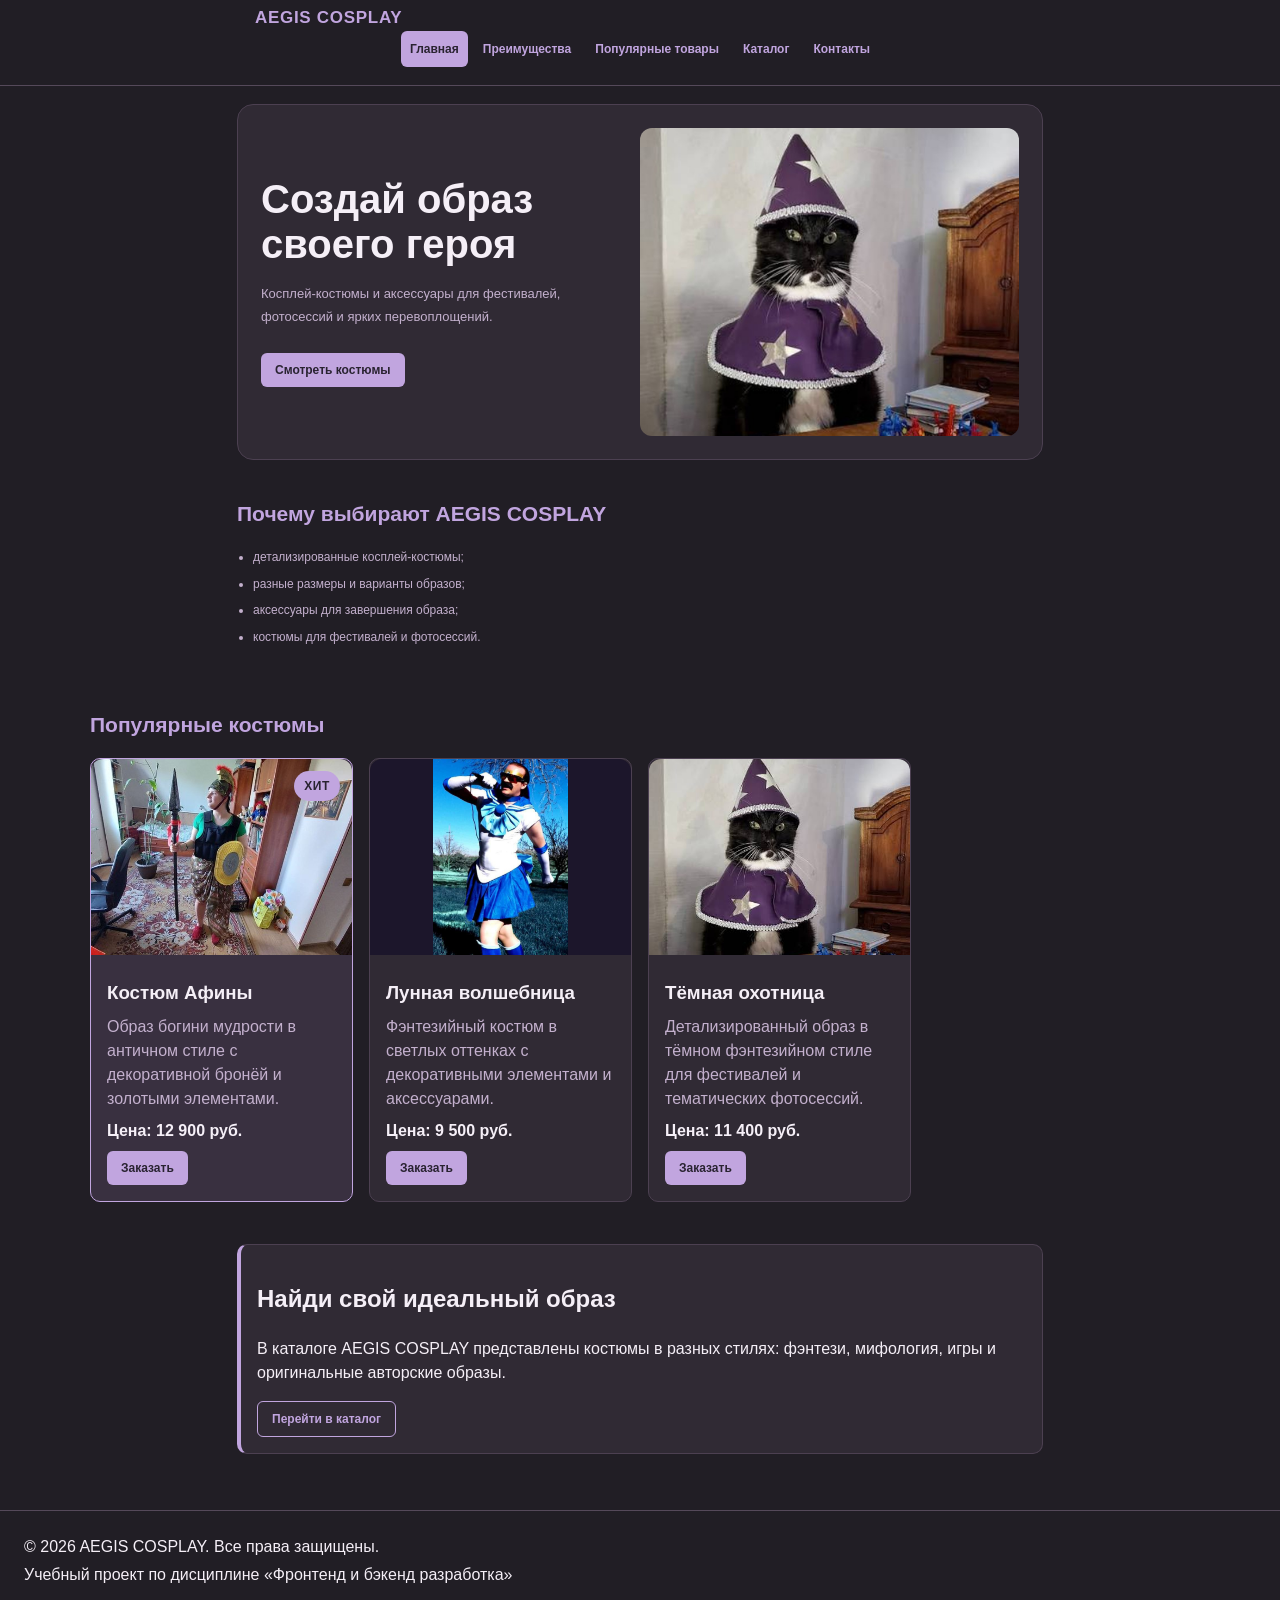
==== commit d0256c46: "fix: improve accessibility and lighthouse audit" ====
--- a/index.html
+++ b/index.html
@@ -1,141 +1,305 @@
 <!DOCTYPE html>
 <html lang="ru">
+
 <head>
+    <!-- ---------------------- -->
+    <!-- Основные настройки страницы -->
+
     <meta charset="UTF-8">
-    <meta name="viewport" content="width=device-width, initial-scale=1.0">
+
+    <meta
+            name="viewport"
+            content="width=device-width, initial-scale=1.0"
+    >
+
     <title>AEGIS COSPLAY — магазин косплей-костюмов</title>
-    <meta name="description" content="AEGIS COSPLAY — учебный интернет-магазин косплей-костюмов и аксессуаров.">
-
+
+    <meta
+            name="description"
+            content="AEGIS COSPLAY — учебный интернет-магазин косплей-костюмов и аксессуаров."
+    >
+
+    <!-- Подключение стилей -->
     <link rel="stylesheet" href="css/style.css">
     <link rel="stylesheet" href="css/responsive.css">
+
+    <!-- Подключение JavaScript -->
     <script src="js/main.js" defer></script>
 
+    <!-- Данные для отображения ссылки -->
     <meta property="og:type" content="website">
-    <meta property="og:title" content="AEGIS COSPLAY">
-    <meta property="og:description" content="Косплей-костюмы и аксессуары для фестивалей, фотосессий и ярких образов.">
-    <meta property="og:image" content="images/athena.jpg">
+
+    <meta
+            property="og:title"
+            content="AEGIS COSPLAY"
+    >
+
+    <meta
+            property="og:description"
+            content="Косплей-костюмы и аксессуары для фестивалей, фотосессий и ярких образов."
+    >
+
+    <meta
+            property="og:image"
+            content="images/athena.jpg"
+    >
 </head>
+
+
 <body>
 
+<a class="skip-link" href="#main">Перейти к основному содержимому</a>
+
+
+<!-- ---------------------- -->
+<!-- Шапка сайта -->
+
 <header class="site-header">
+
     <div class="site-header__inner">
-        <a class="site-header__logo" href="index.html">
+
+        <!-- Логотип -->
+        <a
+                class="site-header__logo"
+                href="index.html"
+        >
             AEGIS COSPLAY
         </a>
 
-        <nav class="site-nav" aria-label="Основная навигация">
+
+        <!-- Основное меню -->
+        <nav
+                class="site-nav"
+                aria-label="Основная навигация"
+        >
+
             <ul class="site-nav__list">
+
                 <li class="site-nav__item">
-                    <a class="site-nav__link site-nav__link--active" href="index.html">
+
+                    <a
+                            class="site-nav__link site-nav__link--active"
+                            href="index.html"
+                            aria-current="page"
+                    >
                         Главная
                     </a>
+
                 </li>
+
                 <li class="site-nav__item">
-                    <a class="site-nav__link" href="#advantages">
+
+                    <!-- Якорная ссылка ведёт к преимуществам -->
+                    <a
+                            class="site-nav__link"
+                            href="#advantages"
+                    >
                         Преимущества
                     </a>
+
                 </li>
+
+
                 <li class="site-nav__item">
-                    <a class="site-nav__link" href="#popular">
+
+                    <!-- Якорная ссылка ведёт к блоку популярных товаров -->
+                    <a 
+                            class="site-nav__link"
+                            href="#popular"
+                    >
                         Популярные товары
                     </a>
+
                 </li>
+
+
                 <li class="site-nav__item">
-                    <a class="site-nav__link" href="catalog.html">
+
+                    <a
+                            class="site-nav__link"
+                            href="catalog.html"
+                    >
                         Каталог
                     </a>
+
                 </li>
+
+
                 <li class="site-nav__item">
-                    <a class="site-nav__link" href="contacts.html">
+
+                    <a
+                            class="site-nav__link"
+                            href="contacts.html"
+                    >
                         Контакты
                     </a>
+
                 </li>
+
             </ul>
+
         </nav>
+
     </div>
+
 </header>
 
-<main>
+
+<!-- ---------------------- -->
+<!-- Основная часть страницы -->
+
+<main id="main" tabindex="-1">
+
+
+    <!-- ---------------------- -->
+    <!-- Главный экран -->
+
     <section class="hero">
+
         <div class="hero__content">
-            <h1 class="hero__title">Создай образ своего героя</h1>
+
+            <h1 class="hero__title">
+                Создай образ своего героя
+            </h1>
+
             <p class="hero__text">
                 Косплей-костюмы и аксессуары для фестивалей,
                 фотосессий и ярких перевоплощений.
             </p>
-            <a class="button button--primary hero__button" href="#popular">
+
+            <!-- Якорная ссылка ведёт к популярным товарам -->
+            <a
+                    class="button button--primary hero__button"
+                    href="#popular"
+            >
                 Смотреть костюмы
             </a>
+
         </div>
 
         <div class="hero__image-wrapper">
+
             <picture>
-                <source
-                        media="(min-width: 1200px)"
-                        srcset="images/hero-desktop.jpg"
-                >
-                <source
-                        media="(min-width: 768px)"
-                        srcset="images/hero-tablet.jpg"
-                >
+                <source media="(min-width: 1200px)" srcset="images/hero-desktop.jpg">
+                <source media="(min-width: 768px)" srcset="images/hero-tablet.jpg">
                 <img
                         class="hero__image"
                         src="images/hero-mobile.jpg"
-                        alt="Кот в фиолетовом костюме волшебника"
-                        width="320"
-                        height="320"
+                        alt="Кот в фиолетовом костюме волшебника со звёздами"
+                        width="480"
+                        height="390"
                 >
             </picture>
-        </div>
+
+        </div>
+
     </section>
 
-    <section class="section" id="advantages">
-        <h2 class="section__title">Почему выбирают AEGIS COSPLAY</h2>
+
+    <!-- ---------------------- -->
+    <!-- Преимущества магазина -->
+
+    <section
+            class="section"
+            id="advantages"
+    >
+
+        <h2 class="section__title">
+            Почему выбирают AEGIS COSPLAY
+        </h2>
+
         <ul class="advantages-list">
-            <li>детализированные косплей-костюмы;</li>
-            <li>разные размеры и варианты образов;</li>
-            <li>аксессуары для завершения образа;</li>
-            <li>костюмы для фестивалей и фотосессий.</li>
+
+            <li>
+                детализированные косплей-костюмы;
+            </li>
+
+            <li>
+                разные размеры и варианты образов;
+            </li>
+
+            <li>
+                аксессуары для завершения образа;
+            </li>
+
+            <li>
+                костюмы для фестивалей и фотосессий.
+            </li>
+
         </ul>
+
     </section>
 
-    <section class="section" id="popular">
-        <h2 class="section__title">Популярные костюмы</h2>
-
+
+    <!-- ---------------------- -->
+    <!-- Популярные костюмы -->
+
+    <section
+            class="section"
+            id="popular"
+    >
+
+        <h2 class="section__title">
+            Популярные костюмы
+        </h2>
+
+
+        <!-- Сетка с карточками товаров -->
         <div class="products-grid">
+
+
+            <!-- ---------------------- -->
+            <!-- Карточка Афины -->
+
             <article class="product-card product-card--featured">
-                <span class="product-card__badge">ХИТ</span>
-
-                <a class="product-card__image-link" href="product.html">
+
+                <!-- Значок ХИТ расположен поверх карточки -->
+                <span class="product-card__badge">
+                    ХИТ
+                </span>
+
+
+                <!-- Фото ведёт на подробную страницу товара -->
+                <a
+                        class="product-card__image-link"
+                        href="product.html"
+                >
+
                     <img
                             class="product-card__image"
-                            src="images/athena-640.jpg"
-                            srcset="
-        images/athena-480.jpg 480w,
-        images/athena-640.jpg 640w,
-        images/athena-960.jpg 960w
-    "
-                            sizes="
-        (min-width: 1280px) 263px,
-        (min-width: 1132px) 355px,
-        (min-width: 1024px) calc((100vw - 64px) / 3),
-        (min-width: 640px) calc((100vw - 48px) / 2),
-        calc(100vw - 32px)
-    "
-                            alt="Косплей-костюм Афины"
+src="images/athena-640.jpg"
+                            srcset="images/athena-480.jpg 480w,
+                                    images/athena-640.jpg 640w,
+                                    images/athena-960.jpg 960w"
+                            sizes="(max-width: 639px) calc(100vw - 48px),
+                                   (max-width: 1023px) 50vw,
+                                   33vw"
                             width="640"
                             height="853"
                             loading="lazy"
+                            alt="Косплей-костюм Афины"
                     >
+
                 </a>
 
-                <h3 class="product-card__title">Костюм Афины</h3>
+
+                <h3 class="product-card__title">
+                    Костюм Афины
+                </h3>
+
+
                 <p class="product-card__description">
                     Образ богини мудрости в античном стиле
                     с декоративной бронёй и золотыми элементами.
                 </p>
-                <p class="product-card__price">Цена: 12 900 руб.</p>
-
+
+
+                <p class="product-card__price">
+                    Цена: 12 900 руб.
+                </p>
+
+
+                <!-- data-product хранит название выбранного товара -->
                 <button
                         class="button button--primary product-card__button"
                         type="button"
@@ -143,23 +307,42 @@
                 >
                     Заказать
                 </button>
+
             </article>
 
+
+            <!-- ---------------------- -->
+            <!-- Лунная волшебница -->
+
             <article class="product-card">
-                <a class="product-card__image-link" href="#">
+
+                <div class="product-card__image-link">
+
                     <img
                             class="product-card__image product-card__image--moon"
                             src="images/moon-sorceress.jpg"
+                            loading="lazy"
                             alt="Косплей-костюм Лунной волшебницы"
                     >
-                </a>
-
-                <h3 class="product-card__title">Лунная волшебница</h3>
+
+                </div>
+
+
+                <h3 class="product-card__title">
+                    Лунная волшебница
+                </h3>
+
+
                 <p class="product-card__description">
                     Фэнтезийный костюм в светлых оттенках
                     с декоративными элементами и аксессуарами.
                 </p>
-                <p class="product-card__price">Цена: 9 500 руб.</p>
+
+
+                <p class="product-card__price">
+                    Цена: 9 500 руб.
+                </p>
+
 
                 <button
                         class="button button--primary product-card__button"
@@ -168,23 +351,42 @@
                 >
                     Заказать
                 </button>
+
             </article>
 
+
+            <!-- ---------------------- -->
+            <!-- Тёмная охотница -->
+
             <article class="product-card">
-                <a class="product-card__image-link" href="#">
+
+                <div class="product-card__image-link">
+
                     <img
                             class="product-card__image"
                             src="images/dark-huntress.jpg"
+                            loading="lazy"
                             alt="Косплей-костюм Тёмной охотницы"
                     >
-                </a>
-
-                <h3 class="product-card__title">Тёмная охотница</h3>
+
+                </div>
+
+
+                <h3 class="product-card__title">
+                    Тёмная охотница
+                </h3>
+
+
                 <p class="product-card__description">
                     Детализированный образ в тёмном фэнтезийном стиле
                     для фестивалей и тематических фотосессий.
                 </p>
-                <p class="product-card__price">Цена: 11 400 руб.</p>
+
+
+                <p class="product-card__price">
+                    Цена: 11 400 руб.
+                </p>
+
 
                 <button
                         class="button button--primary product-card__button"
@@ -193,40 +395,80 @@
                 >
                     Заказать
                 </button>
+
             </article>
-        </div>
+
+        </div>
+
     </section>
 
+
+    <!-- ---------------------- -->
+    <!-- Дополнительная информация -->
+
     <aside class="aside-info">
-        <h2>Найди свой идеальный образ</h2>
+
+        <h2>
+            Найди свой идеальный образ
+        </h2>
+
         <p>
-            В каталоге AEGIS COSPLAY представлены костюмы в разных стилях:
-            фэнтези, мифология, игры и оригинальные авторские образы.
+            В каталоге AEGIS COSPLAY представлены костюмы
+            в разных стилях: фэнтези, мифология, игры
+            и оригинальные авторские образы.
         </p>
-        <a class="button button--secondary" href="catalog.html">
+
+        <a
+                class="button button--secondary"
+                href="catalog.html"
+        >
             Перейти в каталог
         </a>
+
     </aside>
+
 </main>
 
-<footer class="site-footer" id="contacts">
+
+<!-- ---------------------- -->
+<!-- Подвал -->
+
+<footer
+        class="site-footer"
+        id="contacts"
+
+>
+
     <p class="site-footer__text">
         &copy; 2026 AEGIS COSPLAY. Все права защищены.
     </p>
+
     <p class="site-footer__text">
-        Учебный проект по дисциплине «Фронтенд и бэкенд разработка»
+        Учебный проект по дисциплине
+        «Фронтенд и бэкенд разработка»
     </p>
+
 </footer>
+
+
+<!-- ---------------------- -->
+<!-- Модальное окно заказа -->
 
 <dialog
         class="order-dialog"
         id="order-dialog"
         aria-labelledby="order-dialog-title"
 >
-    <h2 class="order-dialog__title" id="order-dialog-title">
+
+    <h2
+            class="order-dialog__title"
+            id="order-dialog-title"
+    >
         Оформление заказа
     </h2>
 
+
+    <!-- Форма заказа -->
     <form
             class="order-form"
             id="order-form"
@@ -234,6 +476,9 @@
             method="post"
             novalidate
     >
+
+
+        <!-- Скрытое поле хранит выбранный товар -->
         <input
                 class="order-form__hidden"
                 id="selected-product"
@@ -241,8 +486,19 @@
                 type="hidden"
         >
 
+
+        <!-- ---------------------- -->
+        <!-- Имя -->
+
         <div class="order-form__field">
-            <label class="order-form__label" for="order-name">Имя</label>
+
+            <label
+                    class="order-form__label"
+                    for="order-name"
+            >
+                Имя
+            </label>
+
             <input
                     class="order-form__input"
                     id="order-name"
@@ -253,10 +509,22 @@
                     autocomplete="given-name"
                     required
             >
-        </div>
+
+        </div>
+
+
+        <!-- ---------------------- -->
+        <!-- Электронная почта -->
 
         <div class="order-form__field">
-            <label class="order-form__label" for="order-email">E-mail</label>
+
+            <label
+                    class="order-form__label"
+                    for="order-email"
+            >
+                E-mail
+            </label>
+
             <input
                     class="order-form__input"
                     id="order-email"
@@ -266,10 +534,22 @@
                     autocomplete="email"
                     required
             >
-        </div>
+
+        </div>
+
+
+        <!-- ---------------------- -->
+        <!-- Телефон -->
 
         <div class="order-form__field">
-            <label class="order-form__label" for="order-phone">Телефон</label>
+
+            <label
+                    class="order-form__label"
+                    for="order-phone"
+            >
+                Телефон
+            </label>
+
             <input
                     class="order-form__input"
                     id="order-phone"
@@ -280,38 +560,88 @@
                     pattern="^\+7 \(\d{3}\) \d{3}-\d{2}-\d{2}$"
                     required
             >
+
             <small class="order-form__hint">
                 Формат: +7 (900) 000-00-00
             </small>
-        </div>
+
+        </div>
+
+
+        <!-- ---------------------- -->
+        <!-- Дата связи -->
 
         <div class="order-form__field">
-            <label class="order-form__label" for="order-date">Дата связи</label>
+
+            <label
+                    class="order-form__label"
+                    for="order-date"
+            >
+                Дата связи
+            </label>
+
             <input
                     class="order-form__input"
                     id="order-date"
                     name="date"
                     type="date"
             >
-        </div>
+
+        </div>
+
+
+        <!-- ---------------------- -->
+        <!-- Тема заявки -->
 
         <div class="order-form__field">
-            <label class="order-form__label" for="order-topic">Тема заявки</label>
+
+            <label
+                    class="order-form__label"
+                    for="order-topic"
+            >
+                Тема заявки
+            </label>
+
             <select
                     class="order-form__select"
                     id="order-topic"
                     name="topic"
                     required
             >
-                <option value="">Выберите тему</option>
-                <option value="product">Заказ костюма</option>
-                <option value="consultation">Консультация</option>
-                <option value="delivery">Доставка</option>
+
+                <option value="">
+                    Выберите тему
+                </option>
+
+                <option value="product">
+                    Заказ костюма
+                </option>
+
+                <option value="consultation">
+                    Консультация
+                </option>
+
+                <option value="delivery">
+                    Доставка
+                </option>
+
             </select>
-        </div>
+
+        </div>
+
+
+        <!-- ---------------------- -->
+        <!-- Комментарий -->
 
         <div class="order-form__field">
-            <label class="order-form__label" for="order-comment">Комментарий</label>
+
+            <label
+                    class="order-form__label"
+                    for="order-comment"
+            >
+                Комментарий
+            </label>
+
             <textarea
                     class="order-form__textarea"
                     id="order-comment"
@@ -319,10 +649,19 @@
                     rows="4"
                     placeholder="Укажите размер костюма или дополнительную информацию"
             ></textarea>
-        </div>
+
+        </div>
+
+
+        <!-- ---------------------- -->
+        <!-- Согласие на обработку данных -->
 
         <div class="order-form__field order-form__field--checkbox">
-            <label class="order-form__label order-form__label--checkbox">
+
+            <label
+                    class="order-form__label order-form__label--checkbox"
+            >
+
                 <input
                         class="order-form__input order-form__input--checkbox"
                         id="order-agreement"
@@ -330,11 +669,19 @@
                         type="checkbox"
                         required
                 >
+
                 Я согласен на обработку данных
+
             </label>
-        </div>
+
+        </div>
+
+
+        <!-- ---------------------- -->
+        <!-- Кнопки формы -->
 
         <div class="order-form__actions">
+
             <button
                     class="button button--secondary"
                     type="button"
@@ -342,16 +689,33 @@
             >
                 Закрыть
             </button>
-            <button class="button button--primary" type="submit">
+
+
+            <button
+                    class="button button--primary"
+                    type="submit"
+            >
                 Отправить заказ
             </button>
-        </div>
+
+        </div>
+
     </form>
 
-    <p class="success-message" id="success-message" hidden>
+
+    <!-- Сообщение появляется после успешной отправки -->
+    <p
+            class="success-message"
+            id="success-message"
+            role="status"
+            hidden
+    >
         Заказ успешно оформлен!
     </p>
+
 </dialog>
 
+
 </body>
+
 </html>
--- a/css/style.css
+++ b/css/style.css
@@ -1,57 +1,85 @@
-/* Цвета и основные настройки */
-
+/* Переменные проекта */
 :root {
+    /* Основные цвета */
     --color-bg: #211e25;
-    --color-text: #f3eff7;
-    --color-muted: #c2b8cb;
+    --color-text: #f5eff7;
+    --color-muted: #c3b0cd;
 
     --color-primary: #c1a5df;
-    --color-primary-dark: #d2bce9;
-
-    --color-border: #514558;
+    --color-primary-dark: #ac8ccd;
+
+    --color-border: #55495a;
+
     --color-surface: #302a34;
-    --color-surface-accent: #39313f;
-
-    --color-danger: #ff91a3;
-    --color-success: #8ed4aa;
-    --color-success-bg: #243a2d;
+    --color-surface-accent: #352d39;
+
+    --color-danger: #ff6b81;
+    --color-success: #67d391;
+    --color-success-bg: rgba(40, 120, 70, 0.18);
+
     --color-white: #ffffff;
 
+    --color-gold: #c1a5df;
+    --color-gold-light: #c1a5df;
+
+    /* Отступы */
     --space-xs: 4px;
     --space-sm: 8px;
     --space-md: 16px;
     --space-lg: 24px;
     --space-xl: 32px;
 
-    --radius-sm: 10px;
-    --radius-md: 16px;
-    --radius-lg: 24px;
-
-    --container-width: 1100px;
-}
-
-/* Основа страницы */
-
-*,
-*::before,
-*::after {
+    /* Скругления */
+    --radius-sm: 6px;
+    --radius-md: 10px;
+    --radius-lg: 16px;
+
+    /* Максимальная ширина контента */
+    --container-width: 806px;
+
+    /* Цвета полупрозрачных блоков */
+    --color-glass: #302a34;
+    --color-glass-light: #302a34;
+    --color-glass-border: #4c4051;
+
+    --glass-blur: 0px;
+}
+
+
+/* Базовые стили */
+* {
     box-sizing: border-box;
+}
+
+html {
+    scroll-behavior: smooth;
 }
 
 body {
     margin: 0;
     min-height: 100vh;
-    font-family: "Segoe UI", Arial, sans-serif;
-    font-size: 16px;
-    line-height: 1.6;
+
+    font-family: Arial, sans-serif;
+    line-height: 1.5;
+
     color: var(--color-text);
+
     background: var(--color-bg);
 }
 
 main {
-    padding: 24px 16px;
-}
-
+    padding: 140px var(--space-lg) var(--space-lg);
+}
+
+
+/* Выделение элемента при переходе по якорной ссылке */
+:target {
+    outline: 2px dashed var(--color-primary);
+    outline-offset: 4px;
+}
+
+
+/* Обычные ссылки */
 a {
     color: var(--color-primary);
 }
@@ -60,18 +88,31 @@
     color: var(--color-primary-dark);
 }
 
-a:focus-visible,
-button:focus-visible {
+a:focus-visible {
     outline: 2px solid var(--color-primary);
-    outline-offset: 4px;
-}
-
-/* Шапка */
-
+    outline-offset: 3px;
+}
+
+
+/* Шапка сайта */
 .site-header {
+    position: fixed;
+    top: 0;
+    left: 0;
     width: 100%;
-    background: var(--color-bg);
+
+    z-index: 1000;
+
+    background-color: rgba(18, 14, 28, 0.92);
     border-bottom: 1px solid var(--color-border);
+
+    backdrop-filter: blur(14px);
+}
+
+
+#advantages,
+#popular {
+    scroll-margin-top: 140px;
 }
 
 .site-header__inner {
@@ -81,27 +122,27 @@
 }
 
 .site-header__logo {
-    color: var(--color-primary);
     font-size: 22px;
-    font-weight: 800;
-    letter-spacing: 1px;
+    font-weight: 700;
+    letter-spacing: 2px;
+
+    color: var(--color-gold-light);
     text-decoration: none;
 }
 
-.site-header__logo:hover {
-    color: var(--color-text);
-}
-
-/* Навигация */
-
+
+/* Основная навигация */
 .site-nav__list {
     display: flex;
     flex-wrap: wrap;
     justify-content: center;
     align-items: center;
-    gap: var(--space-sm);
-    margin: 0;
+
+    gap: var(--space-md);
+
     padding: 0;
+    margin: var(--space-md) 0 0;
+
     list-style: none;
 }
 
@@ -110,151 +151,152 @@
 }
 
 .site-nav__link {
-    display: block;
-    padding: 12px 16px;
+    display: inline-block;
+
+    padding: var(--space-sm) var(--space-md);
+
+    color: var(--color-primary);
+    text-decoration: none;
+
     border-radius: var(--radius-sm);
-    color: var(--color-muted);
-    font-weight: 500;
-    text-decoration: none;
-    transition: color 0.2s ease, background-color 0.2s ease;
 }
 
 .site-nav__link:hover {
-    color: var(--color-text);
-    background: var(--color-surface);
-}
-
-.site-nav__link--active,
-.site-nav__link--active:hover {
-    color: #251a30;
-    background: var(--color-primary);
-}
+    color: var(--color-white);
+    background-color: var(--color-primary);
+}
+
+.site-nav__link:focus-visible {
+    outline: 2px solid var(--color-primary);
+    outline-offset: 3px;
+}
+
+.site-nav__link--active {
+    color: var(--color-white);
+    background-color: var(--color-primary);
+}
+
 
 /* Главный экран */
-
 .hero {
+    display: flex;
+    align-items: center;
+    justify-content: space-between;
+    gap: var(--space-xl);
+
     max-width: var(--container-width);
     margin: 0 auto var(--space-xl);
-    padding: var(--space-xl);
-    background: var(--color-surface);
-    border: 1px solid var(--color-border);
+    padding: var(--space-xl) var(--space-lg);
+
+    background: var(--color-glass-light);
+    border: 1px solid var(--color-glass-border);
     border-radius: var(--radius-lg);
+
+    backdrop-filter: blur(var(--glass-blur));
+    -webkit-backdrop-filter: blur(var(--glass-blur));
+
+    box-shadow: 0 8px 32px rgba(0, 0, 0, 0.22);
 }
 
 .hero__content {
-    min-width: 0;
+    flex: 1 1 420px;
 }
 
 .hero__title {
-    margin: 0;
-    color: var(--color-text);
-    font-weight: 800;
-    letter-spacing: -0.035em;
+    margin: 0 0 var(--space-md);
 }
 
 .hero__text {
+    margin: 0 0 var(--space-lg);
     max-width: 520px;
-    margin: 0;
-    color: var(--color-muted);
-    font-size: 18px;
-    line-height: 1.7;
 }
 
 .hero__button {
     display: inline-flex;
-    justify-self: start;
-    align-items: center;
-    justify-content: center;
 }
 
 .hero__image-wrapper {
+    flex: 0 0 700px;
+    max-width: 700px;
     width: 100%;
 }
 
 .hero__image {
     display: block;
     width: 100%;
+    height: 100%;
     max-height: 420px;
     object-fit: cover;
     border-radius: var(--radius-md);
-}
-
-/* Секции */
-
+    border: 1px solid var(--color-glass-border);
+}
+
+
+/* Общие секции */
 .section {
     max-width: var(--container-width);
     margin: 0 auto var(--space-xl);
 }
 
 .section__title {
-    margin: 0 0 var(--space-md);
-    color: var(--color-primary);
-    font-size: 28px;
-    font-weight: 700;
-    line-height: 1.25;
-    letter-spacing: -0.02em;
-}
-
-.section > p {
-    color: var(--color-muted);
-}
-
-.advantages-list {
-    margin: 0;
-    padding-left: 22px;
-    color: var(--color-muted);
-}
-
-.advantages-list li {
-    padding-block: 3px;
-}
-
-.advantages-list li::marker {
-    color: var(--color-primary);
-}
-
-/* Карточки */
-
+    margin-top: 0;
+}
+
+
+/* Карточка товара */
 .product-card {
     position: relative;
+
     display: flex;
     flex-direction: column;
+
     gap: var(--space-sm);
-    min-width: 0;
+
     padding: var(--space-md);
-    background: var(--color-surface);
-    border: 1px solid var(--color-border);
+
+    background: var(--color-glass);
+
+    border: 1px solid var(--color-glass-border);
     border-radius: var(--radius-md);
-    transition: border-color 0.2s ease, background-color 0.2s ease;
+
+    backdrop-filter: blur(var(--glass-blur));
+    -webkit-backdrop-filter: blur(var(--glass-blur));
+
+    box-shadow: 0 6px 24px rgba(0, 0, 0, 0.16);
+
+    transition:
+            transform 0.2s ease,
+            border-color 0.2s ease,
+            background-color 0.2s ease;
 }
 
 .product-card:hover {
-    background: #362e3b;
-    border-color: #9e83b8;
-}
-
+    transform: translateY(-4px);
+
+    border-color: var(--color-primary);
+
+    background: rgba(50, 38, 72, 0.68);
+}
+
+
+/* Выделенная карточка Афины */
 .product-card--featured {
-    border-color: #9274ac;
+    border-color: var(--color-primary);
+    background: rgba(55, 39, 82, 0.62);
 }
 
 .product-card__title {
     margin: 0;
     color: var(--color-text);
-    font-size: 20px;
-    font-weight: 700;
-    line-height: 1.3;
 }
 
 .product-card__description {
     margin: 0;
     color: var(--color-muted);
-    font-size: 15px;
 }
 
 .product-card__price {
     margin: 0;
-    color: var(--color-primary);
-    font-size: 18px;
     font-weight: 700;
 }
 
@@ -263,105 +305,139 @@
     align-self: flex-start;
 }
 
+
 /* Изображения карточек */
-
 .product-card__image-link {
     display: block;
     overflow: hidden;
+
     margin:
             calc(var(--space-md) * -1)
             calc(var(--space-md) * -1)
             var(--space-md);
+}
+
+.product-card__image {
+    display: block;
+
+    width: 100%;
+    height: 260px;
+
+    object-fit: cover;
+
+    border-radius: 12px 12px 0 0;
+}
+
+
+/* Для вертикальной фотографии Лунной волшебницы */
+.product-card__image--moon {
+    object-fit: contain;
+    object-position: center;
+
+    background: rgba(28, 22, 43, 0.95);
+}
+
+
+/* Заглушка вместо фотографии */
+.product-card__image-placeholder {
+    display: flex;
+    align-items: center;
+    justify-content: center;
+
+    height: 260px;
+
+    margin:
+            calc(var(--space-md) * -1)
+            calc(var(--space-md) * -1)
+            var(--space-sm);
+
     border-radius:
             var(--radius-md)
             var(--radius-md)
             0
             0;
-}
-
-.product-card__image {
-    display: block;
-    width: 100%;
-    object-fit: cover;
-}
-
-.product-card__image--moon {
-    object-fit: contain;
-    object-position: center;
-    background: #27222d;
-}
-
-.product-card__image-placeholder {
-    display: flex;
-    align-items: center;
-    justify-content: center;
-    height: 260px;
-    margin:
-            calc(var(--space-md) * -1)
-            calc(var(--space-md) * -1)
-            var(--space-sm);
-    border-radius:
-            var(--radius-md)
-            var(--radius-md)
-            0
-            0;
+
     color: var(--color-muted);
-    background: #38303e;
-}
-
+
+    background: rgba(255, 255, 255, 0.05);
+}
+
+
+/* Значок ХИТ */
 .product-card__badge {
     position: absolute;
+
     top: 12px;
     right: 12px;
+
     z-index: 2;
+
     padding: 6px 10px;
+
+    background: rgba(155, 108, 255, 0.92);
+
+    border: 1px solid rgba(240, 217, 148, 0.7);
     border-radius: 20px;
-    color: #251a30;
-    background: var(--color-primary);
+
+    color: var(--color-white);
+
     font-size: 12px;
-    font-weight: 800;
-    letter-spacing: 0.04em;
-}
+    font-weight: 700;
+    letter-spacing: 0.05em;
+}
+
+
+/* Сетка товаров */
+.products-grid {
+    display: grid;
+
+    grid-template-columns: repeat(3, 1fr);
+
+    gap: var(--space-lg);
+}
+
 
 /* Кнопки */
-
 .button {
     display: inline-block;
-    padding: 11px 18px;
-    border: 1px solid transparent;
+
+    padding: var(--space-sm) var(--space-md);
+
+    border: none;
     border-radius: var(--radius-sm);
+
     font: inherit;
-    font-weight: 600;
-    line-height: 1.4;
-    text-align: center;
     text-decoration: none;
+
     cursor: pointer;
-    transition:
-            color 0.2s ease,
-            background-color 0.2s ease,
-            border-color 0.2s ease;
 }
 
 .button--primary {
-    color: #251a30;
-    background: var(--color-primary);
+    color: var(--color-white);
+    background-color: var(--color-primary);
 }
 
 .button--primary:hover {
-    color: #251a30;
-    background: var(--color-primary-dark);
+    color: var(--color-white);
+    background-color: var(--color-primary-dark);
 }
 
 .button--secondary {
     color: var(--color-primary);
-    background: transparent;
-    border-color: var(--color-primary);
+
+    background-color: transparent;
+
+    border: 1px solid var(--color-primary);
 }
 
 .button--secondary:hover {
-    color: var(--color-text);
-    background: #42334e;
-    border-color: var(--color-primary-dark);
+    color: var(--color-white);
+    background-color: var(--color-primary);
+}
+
+.button:focus-visible {
+    outline: 2px solid var(--color-primary);
+    outline-offset: 3px;
 }
 
 .button:disabled,
@@ -370,50 +446,58 @@
     cursor: not-allowed;
 }
 
-/* Информационный блок */
-
+
+/* Дополнительный информационный блок */
 .aside-info {
     max-width: var(--container-width);
+
     margin: 0 auto var(--space-xl);
-    padding: var(--space-lg);
-    background: var(--color-surface);
-    border: 1px solid var(--color-border);
+    padding: var(--space-md);
+
+    border: 1px solid var(--color-glass-border);
     border-left: 4px solid var(--color-primary);
     border-radius: var(--radius-md);
-}
-
-.aside-info h2 {
-    margin-top: 0;
-    color: var(--color-primary);
-}
-
-.aside-info p {
-    color: var(--color-muted);
-}
-
-/* Модальное окно */
-
+
+    background: var(--color-glass);
+
+    backdrop-filter: blur(var(--glass-blur));
+    -webkit-backdrop-filter: blur(var(--glass-blur));
+
+    box-shadow: 0 6px 24px rgba(0, 0, 0, 0.16);
+}
+
+
+/* Модальное окно заказа */
 .order-dialog {
     width: min(100% - 32px, 560px);
+
     padding: var(--space-lg);
+
     color: var(--color-text);
-    background: var(--color-surface);
-    border: 1px solid #80698f;
+
+    background: rgba(24, 18, 36, 0.88);
+
+    border: 1px solid var(--color-glass-border);
     border-radius: var(--radius-lg);
-    box-shadow: 0 24px 80px rgba(0, 0, 0, 0.4);
-}
-
+
+    backdrop-filter: blur(18px);
+    -webkit-backdrop-filter: blur(18px);
+
+    box-shadow: 0 20px 60px rgba(0, 0, 0, 0.45);
+}
+
+
+/* Затемнение страницы под модальным окном */
 .order-dialog::backdrop {
-    background: rgba(17, 13, 21, 0.75);
+    background-color: rgba(0, 0, 0, 0.5);
 }
 
 .order-dialog__title {
     margin-top: 0;
-    color: var(--color-primary);
-}
-
-/* Формы */
-
+}
+
+
+/* Поля формы */
 .order-form__field {
     margin-bottom: var(--space-md);
 }
@@ -421,191 +505,256 @@
 .order-form__label {
     display: block;
     margin-bottom: var(--space-xs);
-    color: var(--color-text);
 }
 
 .order-form__input,
 .order-form__select,
-.order-form__textarea,
+.order-form__textarea {
+    width: 100%;
+
+    padding: 10px 12px;
+
+    border: 1px solid var(--color-border);
+    border-radius: var(--radius-sm);
+
+    font: inherit;
+}
+
+.order-form__input--checkbox {
+    width: auto;
+}
+
+.order-form__hint {
+    display: block;
+
+    margin-top: var(--space-xs);
+
+    color: var(--color-muted);
+}
+
+
+/* Состояние поля при наведении */
+.order-form__input:hover,
+.order-form__select:hover,
+.order-form__textarea:hover {
+    border-color: var(--color-primary);
+}
+
+
+/* Состояние поля при работе с клавиатуры */
+.order-form__input:focus-visible,
+.order-form__select:focus-visible,
+.order-form__textarea:focus-visible {
+    outline: 2px solid var(--color-primary);
+    outline-offset: 3px;
+}
+
+.order-form__label--checkbox {
+    display: flex;
+    align-items: center;
+
+    gap: var(--space-sm);
+}
+
+.order-form__actions {
+    display: flex;
+
+    gap: var(--space-md);
+
+    margin-top: var(--space-lg);
+}
+
+
+/* Поля с ошибкой */
+[aria-invalid="true"] {
+    border-color: var(--color-danger);
+}
+
+
+/* Сообщение после успешного заказа */
+.success-message {
+    max-width: var(--container-width);
+
+    margin: var(--space-lg) auto;
+    padding: var(--space-md);
+
+    border-left: 4px solid var(--color-success);
+
+    background-color: var(--color-success-bg);
+}
+
+
+/* Хлебные крошки */
+.breadcrumbs {
+    max-width: var(--container-width);
+
+    margin: 0 auto var(--space-md);
+
+    font-size: 14px;
+
+    color: var(--color-muted);
+}
+
+.breadcrumbs__link {
+    color: var(--color-primary);
+}
+
+.breadcrumbs__current::before {
+    content: " / ";
+    color: var(--color-muted);
+}
+
+
+/* Основная область каталога */
+.catalog-layout {
+    max-width: var(--container-width);
+
+    margin: 0 auto var(--space-xl);
+
+    display: grid;
+
+    grid-template-columns: 260px 1fr;
+    grid-template-areas: "filters products";
+
+    gap: var(--space-lg);
+}
+
+
+/* Панель фильтров */
+.catalog-filters {
+    grid-area: filters;
+
+    padding: var(--space-md);
+
+    border: 1px solid var(--color-border);
+    border-radius: var(--radius-md);
+
+    background-color: var(--color-surface);
+}
+
+
+/* Область с товарами */
+.catalog-layout__products {
+    grid-area: products;
+}
+
+
+/* Форма фильтров */
+.catalog-filters__form {
+    display: grid;
+    gap: var(--space-md);
+}
+
+.catalog-filters__group {
+    margin: 0;
+
+    padding: var(--space-md);
+
+    border: 1px solid var(--color-border);
+    border-radius: var(--radius-sm);
+}
+
+.catalog-filters__legend {
+    font-weight: 700;
+}
+
+.catalog-filters__label {
+    display: block;
+    margin-bottom: var(--space-sm);
+}
+
 .catalog-filters__input {
     width: 100%;
-    padding: 10px 12px;
-    border: 1px solid #6b5b76;
+
+    padding: 8px 10px;
+
+    border: 1px solid var(--color-border);
     border-radius: var(--radius-sm);
-    color: var(--color-text);
-    background: #26212b;
+
     font: inherit;
-    color-scheme: dark;
-}
-
-.order-form__input::placeholder,
-.order-form__textarea::placeholder {
-    color: #b1a3bd;
-}
-
-.order-form__input:hover,
-.order-form__select:hover,
-.order-form__textarea:hover,
+}
+
 .catalog-filters__input:hover {
     border-color: var(--color-primary);
 }
 
-.order-form__input:focus-visible,
-.order-form__select:focus-visible,
-.order-form__textarea:focus-visible,
 .catalog-filters__input:focus-visible {
     outline: 2px solid var(--color-primary);
     outline-offset: 3px;
 }
 
-.order-form__input--checkbox {
-    width: auto;
-    accent-color: var(--color-primary);
-}
-
-.order-form__hint {
-    display: block;
-    margin-top: var(--space-xs);
-    color: var(--color-muted);
-}
-
-.order-form__label--checkbox {
-    display: flex;
-    align-items: center;
-    gap: var(--space-sm);
-}
-
-.order-form__actions {
-    display: flex;
-    gap: var(--space-md);
-    margin-top: var(--space-lg);
-}
-
-[aria-invalid="true"] {
-    border-color: var(--color-danger);
-}
-
-.success-message {
+
+/* Страница товара */
+.product {
     max-width: var(--container-width);
-    margin: var(--space-lg) auto;
-    padding: var(--space-md);
-    color: var(--color-text);
-    background: var(--color-success-bg);
-    border-left: 4px solid var(--color-success);
-    border-radius: var(--radius-sm);
-}
-
-/* Хлебные крошки */
-
-.breadcrumbs {
-    max-width: var(--container-width);
-    margin: 0 auto var(--space-md);
-    color: var(--color-muted);
-    font-size: 14px;
-}
-
-.breadcrumbs__link {
-    color: var(--color-primary);
-}
-
-.breadcrumbs__current::before {
-    content: " / ";
-    color: var(--color-muted);
-}
-
-/* Каталог */
-
-.catalog-layout {
-    max-width: var(--container-width);
-    margin: 0 auto var(--space-xl);
-}
-
-.catalog-filters {
-    grid-area: filters;
-    padding: var(--space-md);
-    background: var(--color-surface);
-    border: 1px solid var(--color-border);
-    border-radius: var(--radius-md);
-}
-
-.catalog-filters h2 {
-    color: var(--color-primary);
-}
-
-.catalog-layout__products {
-    grid-area: products;
-}
-
-.catalog-filters__form {
-    display: grid;
-    gap: var(--space-md);
-}
-
-.catalog-filters__group {
-    margin: 0;
-    padding: var(--space-md);
-    border: 1px solid var(--color-border);
-    border-radius: var(--radius-sm);
-}
-
-.catalog-filters__legend {
-    color: var(--color-text);
-    font-weight: 600;
-}
-
-.catalog-filters__label {
-    display: block;
-    margin-bottom: var(--space-sm);
-    color: var(--color-muted);
-}
-
-.catalog-filters input[type="checkbox"] {
-    accent-color: var(--color-primary);
-}
-
-/* Страница товара */
-
-.product {
-    display: grid;
-    grid-template-columns: minmax(280px, 0.8fr) 1.2fr;
-    align-items: center;
-    gap: var(--space-xl);
-    max-width: var(--container-width);
+
     margin: 0 auto var(--space-xl);
     padding: var(--space-lg);
-    background: var(--color-surface);
-    border: 1px solid var(--color-border);
+
+    display: grid;
+
+    grid-template-columns:
+            minmax(280px, 0.8fr)
+            1.2fr;
+
+    gap: var(--space-xl);
+
+    align-items: center;
+
+    background-color: rgba(38, 27, 59, 0.72);
+
+    border: 1px solid rgba(167, 108, 255, 0.35);
     border-radius: var(--radius-lg);
-}
-
+
+    backdrop-filter: blur(12px);
+}
+
+
+/* Контейнер фотографии товара */
 .product__image-wrapper {
     min-height: 420px;
+
     overflow: hidden;
-    border-radius: var(--radius-md);
-}
-
+
+    border-radius: var(--radius-lg);
+}
+
+
+/* Фотография товара */
 .product__image {
     display: block;
+
     width: 100%;
     height: 500px;
+
     object-fit: cover;
     object-position: center;
-    border-radius: var(--radius-md);
-}
-
+
+    border-radius: var(--radius-lg);
+}
+
+
+/* Заглушка изображения товара */
 .product__image-placeholder {
+    min-height: 420px;
+
     display: flex;
     align-items: center;
     justify-content: center;
-    min-height: 420px;
+
     padding: var(--space-lg);
+
     color: var(--color-muted);
-    background: #38303e;
-    border: 1px dashed #80698f;
-    border-radius: var(--radius-md);
     text-align: center;
-}
-
+
+    background-color: rgba(255, 255, 255, 0.04);
+
+    border: 1px dashed rgba(167, 108, 255, 0.55);
+    border-radius: var(--radius-lg);
+}
+
+
+/* Текстовая часть товара */
 .product__content {
     display: flex;
     flex-direction: column;
@@ -614,112 +763,159 @@
 
 .product__category {
     margin: 0 0 var(--space-sm);
-    color: var(--color-primary);
+
+    color: #d2b4ff;
+
     font-size: 14px;
     font-weight: 700;
+
     text-transform: uppercase;
     letter-spacing: 1px;
 }
 
 .product__title {
     margin: 0 0 var(--space-md);
+
     font-size: 36px;
-    line-height: 1.2;
-    letter-spacing: -0.025em;
 }
 
 .product__description {
     margin: 0 0 var(--space-md);
+
     color: var(--color-muted);
 }
 
 .product__price {
     margin: var(--space-sm) 0 var(--space-lg);
-    color: var(--color-primary);
+
+    color: #f4d98b;
+
     font-size: 26px;
     font-weight: 700;
 }
 
 .product__details {
     width: 100%;
+
     margin-bottom: var(--space-lg);
     padding: var(--space-md);
-    background: #2b2530;
-    border: 1px solid var(--color-border);
+
+    background-color: rgba(255, 255, 255, 0.04);
+
+    border: 1px solid rgba(167, 108, 255, 0.25);
     border-radius: var(--radius-md);
 }
 
-/* Таблица */
-
+
+/* Таблица характеристик товара */
 .product-table {
     width: 100%;
+
+    border-collapse: collapse;
+
     margin-top: var(--space-md);
-    border-collapse: collapse;
-    background: #2b2530;
-}
-
+
+    background: rgba(43, 30, 67, 0.55);
+
+    border-radius: var(--radius-md);
+
+    overflow: hidden;
+}
+
+
+/* Название таблицы */
 .product-table__caption {
     padding: 14px;
+
+    text-align: left;
+
+    font-size: 18px;
+    font-weight: 700;
+
     color: var(--color-text);
-    font-size: 18px;
-    font-weight: 600;
-    text-align: left;
-}
-
+}
+
+
+/* Ячейки таблицы */
 .product-table th,
 .product-table td {
     padding: 12px 14px;
-    border: 1px solid var(--color-border);
+
+    border: 1px solid rgba(190, 165, 255, 0.25);
+
     text-align: left;
     vertical-align: top;
 }
 
+
+/* Заголовок таблицы */
 .product-table th {
+    background: rgba(117, 76, 180, 0.28);
+
     color: var(--color-text);
-    background: #3e3248;
-    font-weight: 600;
+
+    font-weight: 700;
 }
 
 .product-table td {
     color: var(--color-muted);
 }
 
+
+/* Строка таблицы при наведении */
 .product-table tbody tr:hover {
-    background: #342c3b;
-}
-
-/* Страница заказа */
-
+    background: rgba(155, 108, 255, 0.08);
+}
+
+
+/* Страница оформления заказа */
 .order-page {
     max-width: var(--container-width);
+
     margin: 0 auto var(--space-xl);
 }
 
+
+/* Две колонки страницы заказа */
 .order-page__layout {
     display: grid;
+
     grid-template-columns: 360px 1fr;
+
+    gap: var(--space-xl);
+
     align-items: start;
-    gap: var(--space-xl);
+
     margin-top: var(--space-lg);
 }
 
+
+/* Карточка выбранного товара */
 .order-summary {
     padding: var(--space-md);
-    background: var(--color-surface);
-    border: 1px solid var(--color-border);
+
+    background: rgba(43, 30, 67, 0.72);
+
+    border: 1px solid rgba(157, 92, 255, 0.45);
     border-radius: var(--radius-lg);
+
+    backdrop-filter: blur(12px);
 }
 
 .order-summary__title {
     margin-top: 0;
-    color: var(--color-primary);
-}
-
+}
+
+
+/* Фото товара на странице заказа */
 .order-summary__image {
     display: block;
+
     width: 100%;
     height: 360px;
+
     object-fit: cover;
+
     border-radius: var(--radius-md);
 }
 
@@ -731,109 +927,115 @@
     color: var(--color-muted);
 }
 
-.order-summary .order-summary__price {
+.order-summary__price {
     margin-bottom: 0;
-    color: var(--color-primary);
+
+    color: #ffe28a !important;
+
     font-size: 22px;
     font-weight: 700;
 }
 
+
+/* Форма на отдельной странице заказа */
 .order-page__form {
     max-width: 700px;
+
     padding: var(--space-lg);
-    background: var(--color-surface);
-    border: 1px solid var(--color-border);
+
+    background: rgba(43, 30, 67, 0.72);
+
+    border: 1px solid rgba(157, 92, 255, 0.45);
     border-radius: var(--radius-lg);
-}
-
+
+    backdrop-filter: blur(12px);
+}
+
+
+/* Белый фон полей на странице заказа */
+.order-page__form .order-form__input,
+.order-page__form .order-form__select,
 .order-page__form .order-form__textarea {
+    color: #222222;
+
+    background-color: rgba(255, 255, 255, 0.96);
+}
+
+.order-page__form .order-form__textarea {
+    resize: vertical;
+
     min-height: 120px;
-    resize: vertical;
-}
-
-/* Подвал */
-
+}
+
+
+/* Подвал сайта */
 .site-footer {
-    position: static;
+    position: fixed;
+    bottom: 0;
+    left: 0;
     width: 100%;
+
     padding: var(--space-lg);
-    background: var(--color-bg);
-    border-top: 1px solid var(--color-border);
+
+    background-color: var(--color-surface);
+    z-index: 100;
 }
 
 .site-footer__text {
     margin: 0 0 var(--space-xs);
-    color: var(--color-muted);
-    font-size: 14px;
 }
 
 .site-footer__text:last-child {
     margin-bottom: 0;
 }
 
-/* Существующая адаптация страницы заказа */
-
-@media (max-width: 800px) {
-    .order-page__layout {
-        grid-template-columns: 1fr;
-    }
-
-    .order-summary__image {
-        height: 420px;
-    }
-}
-
-/* Существующая адаптация страницы товара */
-
-@media (max-width: 768px) {
-    .product {
-        grid-template-columns: 1fr;
-    }
-
-    .product__image-wrapper,
-    .product__image-placeholder {
-        min-height: 280px;
-    }
-
-    .product__title {
-        font-size: 28px;
-    }
-
-    .product__price {
-        font-size: 22px;
-    }
-}
-
-/* Существующая адаптация кнопок формы */
-
-@media (max-width: 600px) {
-    .hero__image {
-        max-height: 320px;
-    }
-
-    .order-form__actions {
-        flex-direction: column;
-    }
-
-    .order-form__actions .button {
-        width: 100%;
-    }
-}
-
-@media (max-width: 500px) {
-    .order-summary__image {
-        height: 320px;
-    }
-
-    .order-page__form {
-        padding: var(--space-md);
-    }
-}
-
-@media (prefers-reduced-motion: reduce) {
-    .button,
-    .site-nav__link,
-    .product-card {
-        transition: none;
-    }
-}+
+
+/* Оформление по предоставленному образцу: AEGIS COSPLAY */
+.site-header {
+    position: sticky;
+    background: var(--color-bg);
+    backdrop-filter: none;
+}
+.site-header__inner {
+    padding: 8px 18px 18px;
+}
+.site-header__logo {
+    display: block;
+    font-size: 17px;
+    line-height: 20px;
+    letter-spacing: 0.7px;
+    color: var(--color-primary);
+}
+.site-nav__list { gap: 6px; margin: 3px 0 0; }
+.site-nav__link { padding: 9px 9px; font-size: 12px; font-weight: 700; }
+.site-nav__link--active { background: var(--color-primary); color: #292331; }
+.site-nav__link:hover { background: var(--color-primary-dark); color: #292331; }
+main { padding: 18px 16px 36px; }
+.hero {
+    box-shadow: none;
+    background: var(--color-glass-light);
+}
+.hero__title { font-size: 40px; line-height: 1.12; font-weight: 800; }
+.hero__text { font-size: 13px; line-height: 1.75; color: var(--color-muted); }
+.hero__image { border: 0; border-radius: 12px; }
+.section__title { color: var(--color-primary); font-size: 21px; }
+.section { margin-bottom: 40px; }
+.advantages-list { font-size: 12px; line-height: 1.8; color: var(--color-muted); padding-left: 16px; }
+.advantages-list li { padding-bottom: 5px; }
+.button { font-size: 12px; font-weight: 700; padding: 8px 14px; }
+.button--primary { color: #292331; background: var(--color-primary); }
+.button--primary:hover { color: #292331; background: var(--color-primary-dark); }
+.button--secondary { color: var(--color-primary); }
+.product-card, .aside-info, .catalog-filters, .order-summary, .order-page__form {
+    background: var(--color-surface);
+    box-shadow: none;
+}
+.product-card--featured { background: #393040; }
+.product-card:hover { background: #393040; }
+.product-card__badge { background: var(--color-primary); color: #292331; border: 0; }
+.product__price, .order-summary__price { color: var(--color-primary) !important; }
+.product, .product__details, .product-table { background: var(--color-surface); }
+.order-dialog { background: var(--color-surface); }
+.site-footer { position: static; border-top: 1px solid var(--color-border); background: var(--color-bg); }
+#advantages, #popular { scroll-margin-top: 96px; }
--- a/css/responsive.css
+++ b/css/responsive.css
@@ -1,407 +1,146 @@
 /*
   Адаптивные стили для контрольной работы №3.
-  Подход: Mobile First.
-  Базовые стили рассчитаны на мобильный экран.
-  Расширения добавляются через min-width медиазапросы.
+  Практическая работа №12. Подход Mobile First:
+  базовые правила — для телефона, расширения — через min-width.
 */
+*, *::before, *::after { box-sizing: border-box; }
+html { scroll-behavior: smooth; }
+img, video { max-width: 100%; height: auto; }
+body { overflow-x: hidden; }
 
-/* Базовые правила */
+/* Шапка и навигация: на телефоне ссылки в колонку. */
+.site-header { position: static; width: 100%; }
+.site-header__inner { width: min(100% - 16px, 806px); margin-inline: auto; padding: 12px 8px; }
+.site-nav__list { display: flex; flex-direction: column; align-items: stretch; gap: 3px; margin-top: 8px; }
+.site-nav__link { display: block; padding: 9px 12px; }
 
-*,
-*::before,
-*::after {
-    box-sizing: border-box;
+/* Контейнеры и секции. */
+main { padding: 16px; }
+@media (min-width: 900px) { main { padding-top: 18px; } }
+.hero, .section, .aside-info, .breadcrumbs, .catalog-layout, .product, .order-page {
+  width: min(100%, 1100px);
+  margin-inline: auto;
 }
+.hero, .section, .aside-info { margin-bottom: 40px; }
+.hero { margin-bottom: 36px; }
+.section { padding-block: 2px; }
 
-html {
-    scroll-behavior: smooth;
+/* Главный экран: изображение под описанием на телефоне. */
+.hero {
+  display: grid;
+  grid-template-columns: minmax(0, 1fr);
+  gap: 20px;
+  align-items: center;
+  padding: 20px;
+  min-height: 0;
 }
+.hero__content { width: 100%; min-width: 0; flex: initial; }
+.hero__title { font-size: clamp(30px, 7vw, 40px); line-height: 1.12; overflow-wrap: break-word; }
+.hero__image-wrapper { width: 100%; max-width: 100%; min-width: 0; flex: initial; }
+.hero__image-wrapper picture { display: block; width: 100%; }
+.hero__image { width: 100%; max-height: none; aspect-ratio: 378 / 307; object-fit: cover; }
 
-img,
-video {
-    max-width: 100%;
-    height: auto;
+/* Карточки и изображения. */
+.products-grid { display: grid; grid-template-columns: minmax(0, 1fr); gap: 16px; }
+.product-card { min-width: 0; }
+.product-card__title, .product-card__description { overflow-wrap: anywhere; }
+.product-card__image { width: 100%; height: auto; aspect-ratio: 4 / 3; object-fit: cover; }
+.product-card__image--moon { object-fit: contain; }
+
+/* Каталог: фильтры идут перед товарами. */
+.catalog-layout { display: grid; grid-template-columns: minmax(0, 1fr); grid-template-areas: "filters" "products"; gap: 24px; }
+.catalog-filters { min-width: 0; position: static; }
+.catalog-layout__products { min-width: 0; }
+.catalog-filters__input { max-width: 100%; min-height: 44px; }
+
+/* Страница товара, форма заявки, таблица. */
+.product { grid-template-columns: minmax(0, 1fr); gap: 24px; padding: 16px; }
+.product__image-wrapper { min-width: 0; min-height: 0; }
+.product__image { height: auto; max-height: 560px; object-fit: contain; }
+.product__content { min-width: 0; width: 100%; }
+.product__details { min-width: 0; padding: 10px; }
+.table-wrapper { width: 100%; max-width: 100%; overflow-x: auto; -webkit-overflow-scrolling: touch; }
+.product-table { width: 100%; min-width: 640px; border-collapse: collapse; }
+.order-page__layout { grid-template-columns: minmax(0, 1fr); gap: 20px; }
+.order-summary, .order-page__form { min-width: 0; }
+.order-summary__image { height: auto; max-height: 420px; object-fit: contain; }
+.order-form { display: grid; grid-template-columns: minmax(0, 1fr); gap: 16px; }
+.order-form__field { min-width: 0; margin: 0; }
+.order-form__input, .order-form__textarea, .order-form__select {
+  width: 100%; max-width: 100%; min-height: 44px; padding: 10px 12px; font: inherit;
 }
-
-body {
-    overflow-x: hidden;
-}
-
-/* Контейнеры */
-
-main {
-    padding: 24px 16px;
-}
-
-.section,
-.hero,
-.catalog-layout,
-.product,
-.breadcrumbs,
-.aside-info {
-    width: 100%;
-    max-width: var(--container-width);
-    margin-inline: auto;
-}
-
-.section {
-    padding-block: 24px;
-}
-
-/* Шапка и навигация */
-
-.site-header {
-    position: static;
-}
-
-.site-header__inner {
-    padding: 16px;
-}
-
-.site-nav__list {
-    display: flex;
-    flex-direction: column;
-    align-items: stretch;
-    gap: var(--space-sm);
-    margin: 0;
-    padding: 0;
-    list-style: none;
-}
-
-.site-nav__link {
-    display: block;
-    padding: 12px 16px;
-}
-
-#advantages,
-#popular {
-    scroll-margin-top: 16px;
-}
-
-/* Главный экран */
-
-.hero {
-    display: grid;
-    grid-template-columns: minmax(0, 1fr);
-    align-items: center;
-    gap: var(--space-lg);
-    padding: 24px 16px;
-}
-
-.hero__content {
-    display: grid;
-    gap: var(--space-lg);
-    min-width: 0;
-}
-
-.hero__title {
-    font-size: clamp(32px, 5vw, 56px);
-    line-height: 1.1;
-}
-
-.hero__button {
-    justify-self: start;
-}
-
-.hero__image-wrapper {
-    width: 100%;
-    max-width: 520px;
-    min-width: 0;
-    margin-inline: auto;
-}
-
-.hero__image {
-    display: block;
-    width: 100%;
-    height: auto;
-    max-width: 520px;
-    margin-inline: auto;
-}
-
-/* Сетка карточек */
-
-.products-grid {
-    display: grid;
-    grid-template-columns: minmax(0, 1fr);
-    gap: var(--space-md);
-}
-
-.product-card {
-    min-width: 0;
-}
-
-.product-card__title,
-.product-card__description {
-    overflow-wrap: anywhere;
-}
-
-/* Каталог */
-
-.catalog-layout {
-    display: grid;
-    grid-template-columns: minmax(0, 1fr);
-    grid-template-areas:
-        "filters"
-        "products";
-    gap: var(--space-lg);
-}
-
-.catalog-filters {
-    position: static;
-    min-width: 0;
-    order: -1;
-}
-
-.catalog-layout__products {
-    min-width: 0;
-}
-
-/* Изображения карточек */
-
-.product-card__image {
-    display: block;
-    width: 100%;
-    height: auto;
-    aspect-ratio: 4 / 3;
-    object-fit: cover;
-    border-radius:
-            var(--radius-md)
-            var(--radius-md)
-            0
-            0;
-}
-
-.product-card__image--moon {
-    object-fit: contain;
-}
-
-/* Незакреплённый подвал */
-
-.site-footer {
-    position: static;
-    padding: 16px;
-}
-
-/* Небольшой планшет */
+.order-form__input--checkbox { width: auto; min-height: 0; }
+.order-form__textarea { min-height: 120px; resize: vertical; }
+.order-form__actions { flex-wrap: wrap; margin-top: 0; }
+.order-dialog { width: min(100% - 32px, 560px); max-height: calc(100dvh - 32px); overflow: auto; }
+.site-footer { position: static; }
 
 @media (min-width: 640px) {
-    .products-grid {
-        grid-template-columns: repeat(2, minmax(0, 1fr));
-    }
-}
-
-/* Планшет */
-
-@media (min-width: 768px) {
-    .site-header {
-        position: sticky;
-        top: 0;
-        z-index: 100;
-    }
-
-    .site-header__inner {
-        padding: 24px;
-    }
-
-    .site-nav__list {
-        flex-direction: row;
-        flex-wrap: wrap;
-        align-items: center;
-    }
-
-    #advantages,
-    #popular {
-        scroll-margin-top: 160px;
-    }
-
-    .hero {
-        padding: 32px;
-    }
-
-    .site-footer {
-        padding: 24px;
-    }
-}
-
-/* Двухколоночный главный экран */
-
-@media (min-width: 900px) {
-    .hero {
-        grid-template-columns: minmax(0, 1fr) minmax(320px, 520px);
-    }
-}
-
-/* Desktop */
-
-@media (min-width: 1024px) {
-    .products-grid {
-        grid-template-columns: repeat(3, minmax(0, 1fr));
-    }
-
-    .catalog-layout {
-        grid-template-columns: 280px minmax(0, 1fr);
-        grid-template-areas: "filters products";
-        align-items: start;
-    }
-
-    .catalog-filters {
-        position: sticky;
-        top: 160px;
-        order: initial;
-    }
-}
-
-/* Широкий экран */
-
-@media (min-width: 1280px) {
-    .products-grid {
-        grid-template-columns: repeat(4, minmax(0, 1fr));
-    }
-}
-
-/* Уменьшение анимации */
-
-@media (prefers-reduced-motion: reduce) {
-    html {
-        scroll-behavior: auto;
-    }
-}
-
-
-/* Декоративные волшебные палочки по бокам главного блока */
-
-.hero {
-    position: relative;
-}
-
-@media (min-width: 1400px) {
-    .hero::before,
-    .hero::after {
-        content: "";
-        position: absolute;
-        width: 90px;
-        height: 180px;
-        pointer-events: none;
-        opacity: 0.55;
-
-        background-image: url("data:image/svg+xml,%3Csvg xmlns='http://www.w3.org/2000/svg' viewBox='0 0 90 180'%3E%3Cpath d='M42 69L66 156' fill='none' stroke='%23c1a5df' stroke-width='7' stroke-linecap='round'/%3E%3Cpath d='M39 25L47 43L67 46L52 60L55 80L37 70L19 79L23 59L9 44L29 42Z' fill='%233e314b' stroke='%23c1a5df' stroke-width='2.5' stroke-linejoin='round'/%3E%3Cpath d='M73 12V26M66 19H80M15 101V113M9 107H21' fill='none' stroke='%23d6c1eb' stroke-width='2' stroke-linecap='round'/%3E%3Ccircle cx='15' cy='17' r='2.5' fill='%23c1a5df'/%3E%3Ccircle cx='77' cy='94' r='2' fill='%23c1a5df'/%3E%3C/svg%3E");
-
-        background-repeat: no-repeat;
-        background-position: center;
-        background-size: contain;
-    }
-
-    .hero::before {
-        top: 55px;
-        left: -120px;
-        transform: rotate(-18deg);
-    }
-
-    .hero::after {
-        right: -120px;
-        bottom: 45px;
-        transform: rotate(22deg);
-    }
-}
-
-/* Этап 15. Адаптация формы заявки */
-
-.order-page__form {
-    display: grid;
-    grid-template-columns: minmax(0, 1fr);
-    gap: var(--space-md);
-    width: 100%;
-    min-width: 0;
-}
-
-.order-page__form .order-form__field {
-    display: grid;
-    align-content: start;
-    gap: var(--space-xs);
-    min-width: 0;
-    margin-bottom: 0;
-}
-
-.order-page__form .order-form__label {
-    margin-bottom: 0;
-}
-
-.order-page__form .order-form__input,
-.order-page__form .order-form__textarea,
-.order-page__form .order-form__select {
-    width: 100%;
-    min-width: 0;
-    min-height: 44px;
-    padding: 10px 12px;
-    font: inherit;
-}
-
-.order-page__form .order-form__textarea {
-    min-height: 120px;
-    resize: vertical;
-}
-
-/* Чекбокс сохраняет свой обычный размер */
-
-.order-page__form .order-form__input--checkbox {
-    width: auto;
-    min-height: auto;
-    padding: 0;
-    flex-shrink: 0;
-}
-
-.order-page__form .order-form__actions {
-    grid-column: 1 / -1;
+  .products-grid { grid-template-columns: repeat(2, minmax(0, 1fr)); }
 }
 
 @media (min-width: 768px) {
-    .order-page__form {
-        grid-template-columns: repeat(2, minmax(0, 1fr));
-    }
-
-    .order-page__form .order-form__field--wide {
-        grid-column: 1 / -1;
-    }
+  .site-header { position: sticky; top: 0; z-index: 100; }
+  .site-header__inner { padding: 8px 18px 18px; }
+  .site-nav__list { flex-direction: row; flex-wrap: wrap; justify-content: center; gap: 6px; margin-top: 3px; }
+  .site-nav__link { padding: 9px 9px; }
+  .order-form { grid-template-columns: repeat(2, minmax(0, 1fr)); }
+  .order-form__field--wide, .order-form__field--checkbox, .order-form__actions { grid-column: 1 / -1; }
 }
 
-/* Этап 16. Адаптация таблицы характеристик */
-
-.product__content {
-    min-width: 0;
+@media (min-width: 900px) {
+  .hero { max-width: 806px; grid-template-columns: minmax(0, 1fr) minmax(0, 1.065fr); gap: 24px; padding: 23px; min-height: 356px; }
+  .hero__image { height: 308px; }
+  .section, .aside-info { max-width: 806px; }
+  .section#popular { max-width: 1100px; }
 }
 
-.product__details {
-    min-width: 0;
-    max-width: 100%;
+@media (min-width: 1024px) {
+  .products-grid { grid-template-columns: repeat(3, minmax(0, 1fr)); }
+  .catalog-layout { max-width: 1100px; grid-template-columns: 240px minmax(0, 1fr); grid-template-areas: "filters products"; align-items: start; }
+  .catalog-filters { position: sticky; top: 96px; }
+  .order-page { max-width: 1100px; }
+  .order-page__layout { grid-template-columns: 320px minmax(0, 1fr); }
 }
 
-.table-wrapper {
-    width: 100%;
-    overflow-x: auto;
-    -webkit-overflow-scrolling: touch;
+@media (min-width: 1200px) {
+  .product { max-width: 1100px; grid-template-columns: minmax(0, 0.72fr) minmax(0, 1.28fr); }
 }
 
-.product-table {
-    width: 100%;
-    min-width: 640px;
-    border-collapse: collapse;
+@media (min-width: 1280px) {
+  .products-grid { grid-template-columns: repeat(4, minmax(0, 1fr)); }
 }
 
-.product-table th,
-.product-table td {
-    padding: 12px;
-    border: 1px solid var(--color-border);
-    text-align: left;
+@media (prefers-reduced-motion: reduce) {
+  html { scroll-behavior: auto; }
 }
 
-/* Этап 17. Адаптация модального окна */
-
-.order-dialog {
-    width: min(100% - 32px, 560px);
-    max-height: calc(100vh - 32px);
-    overflow: auto;
+/* Практическое занятие №13 — доступность интерфейса. */
+.skip-link {
+  position: fixed;
+  top: -120px;
+  left: 16px;
+  z-index: 2000;
+  padding: 10px 14px;
+  border-radius: var(--radius-sm);
+  background: #211e25;
+  color: #fff;
+  text-decoration: none;
+}
+.skip-link:focus, .skip-link:focus-visible { top: 12px; }
+:focus-visible {
+  outline: 3px solid #e6ceff;
+  outline-offset: 3px;
+}
+main:focus { outline: none; }
+.product-card__button--unavailable {
+  opacity: .65;
+  cursor: default;
+  pointer-events: none;
 }
 
-.order-dialog::backdrop {
-    background: rgb(0 0 0 / 0.5);
-}+a:focus-visible, button:focus-visible, input:focus-visible,
+select:focus-visible, textarea:focus-visible {
+  outline: 3px solid #e6ceff;
+  outline-offset: 3px;
+}
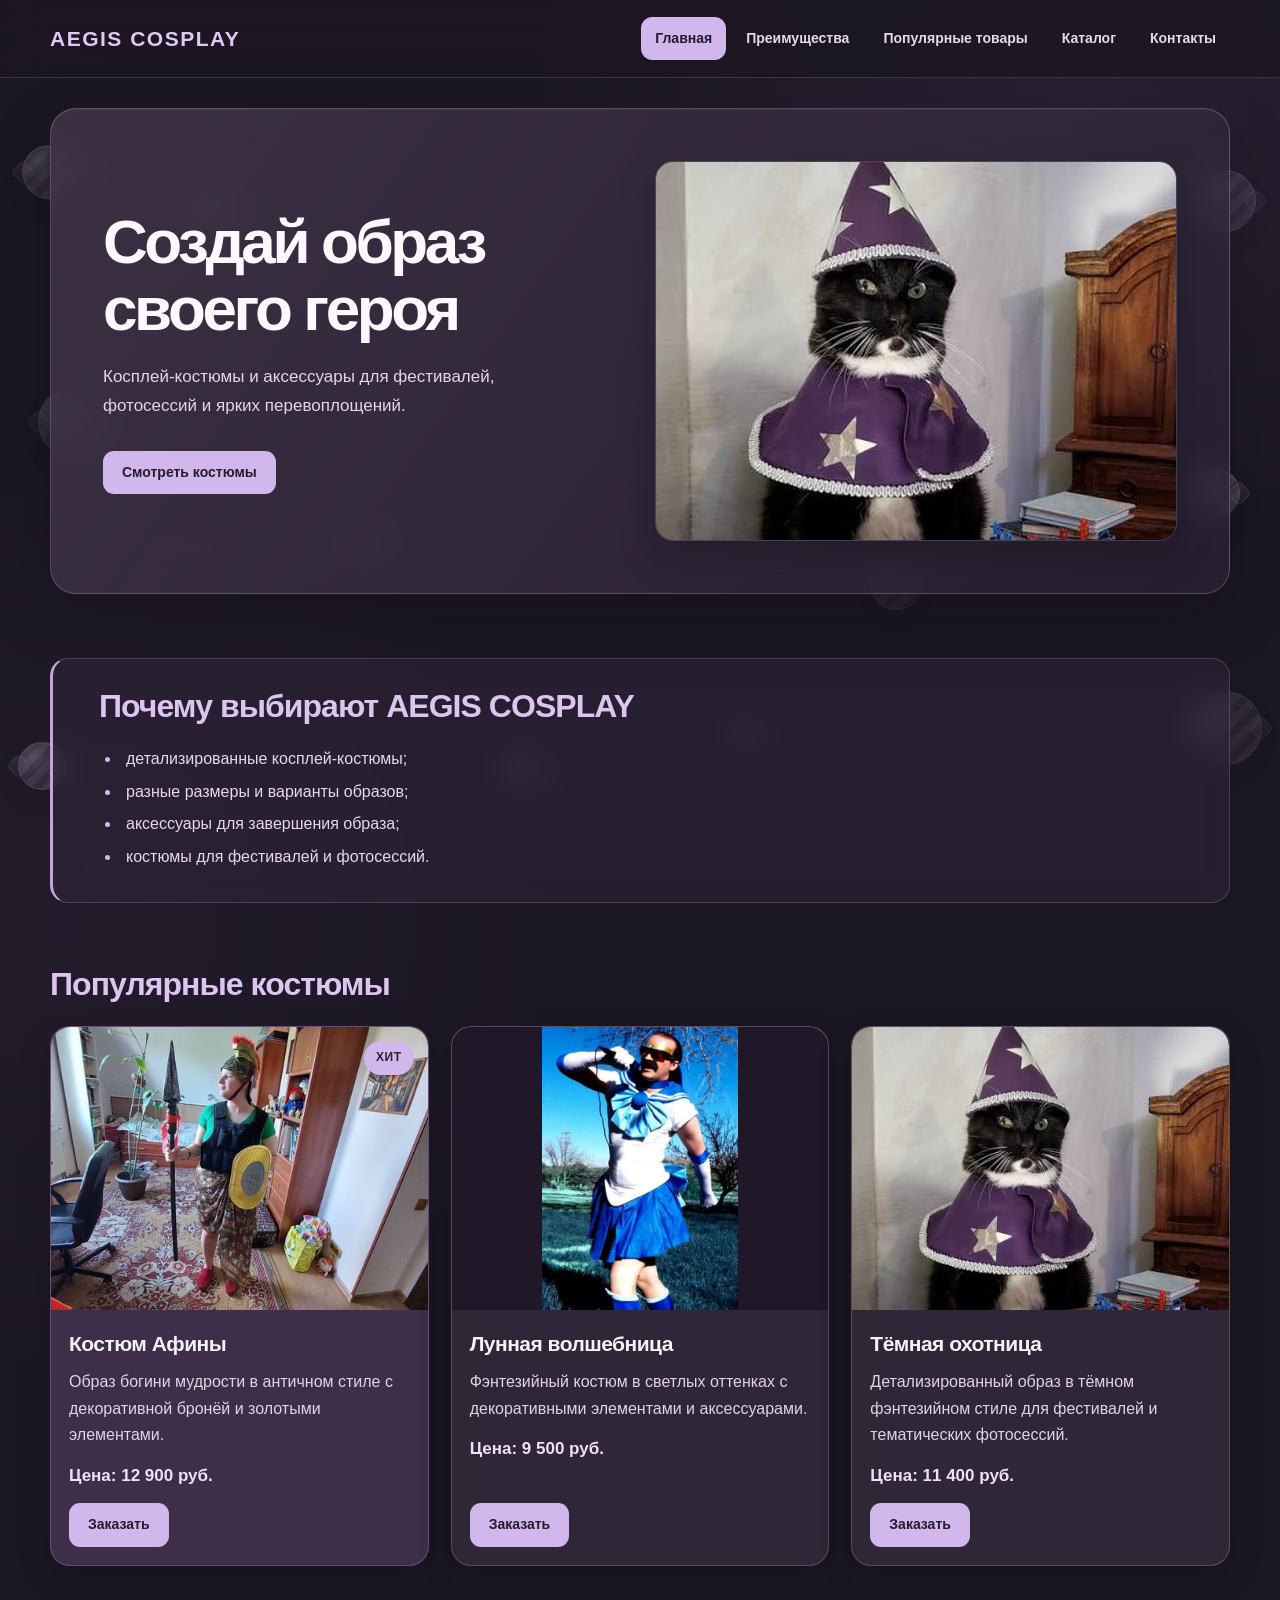
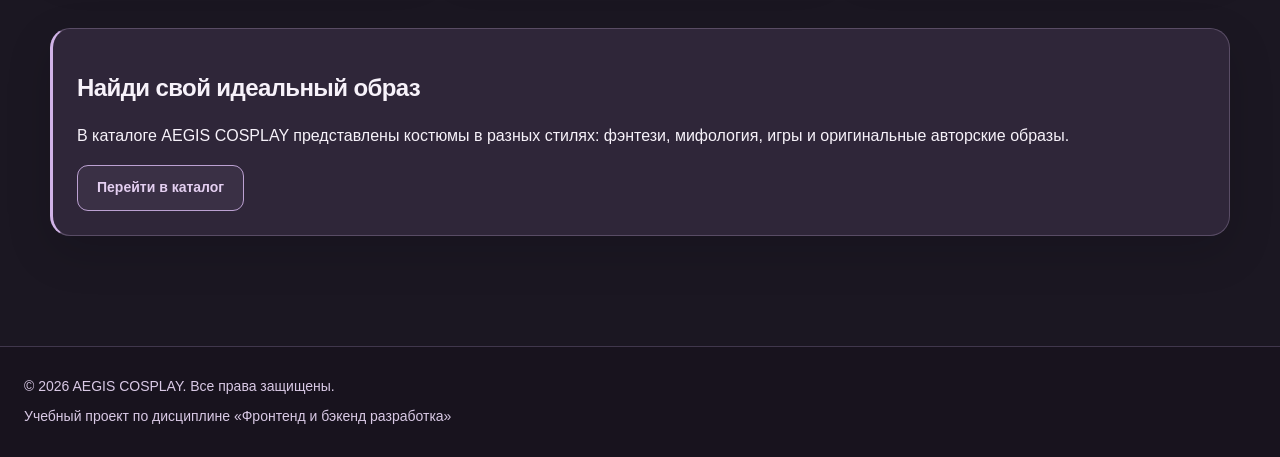
==== commit 5ac29699: "fix: finalize responsive design and accessibility" ====
--- a/index.html
+++ b/index.html
@@ -1,16 +1,11 @@
+
 <!DOCTYPE html>
 <html lang="ru">
 
 <head>
-    <!-- ---------------------- -->
-    <!-- Основные настройки страницы -->
-
+    <!-- Практика №12: настройки страницы для корректного отображения на разных устройствах. -->
     <meta charset="UTF-8">
-
-    <meta
-            name="viewport"
-            content="width=device-width, initial-scale=1.0"
-    >
+    <meta name="viewport" content="width=device-width, initial-scale=1.0">
 
     <title>AEGIS COSPLAY — магазин косплей-костюмов</title>
 
@@ -19,64 +14,77 @@
             content="AEGIS COSPLAY — учебный интернет-магазин косплей-костюмов и аксессуаров."
     >
 
-    <!-- Подключение стилей -->
+    <!-- Практика №12: адаптивные стили подключаются после основных. -->
     <link rel="stylesheet" href="css/style.css">
     <link rel="stylesheet" href="css/responsive.css">
 
-    <!-- Подключение JavaScript -->
+    <!-- Скрипт управляет существующей формой заказа и модальным окном. -->
     <script src="js/main.js" defer></script>
 
-    <!-- Данные для отображения ссылки -->
+    <!-- Метаданные для предпросмотра ссылки на сайт. -->
     <meta property="og:type" content="website">
-
-    <meta
-            property="og:title"
-            content="AEGIS COSPLAY"
-    >
-
+    <meta property="og:title" content="AEGIS COSPLAY">
     <meta
             property="og:description"
             content="Косплей-костюмы и аксессуары для фестивалей, фотосессий и ярких образов."
     >
-
-    <meta
-            property="og:image"
-            content="images/athena.jpg"
-    >
+    <meta property="og:image" content="images/athena.jpg">
 </head>
 
-
 <body>
 
-<a class="skip-link" href="#main">Перейти к основному содержимому</a>
-
-
-<!-- ---------------------- -->
-<!-- Шапка сайта -->
-
+<!-- Практика №13: ссылка позволяет пропустить меню при навигации с клавиатуры. -->
+<a class="skip-link" href="#main">
+    Перейти к основному содержимому
+</a>
+
+<!-- Декор главной страницы: плавающие конфеты.
+     aria-hidden скрывает их от экранных дикторов.
+     Анимация и положение задаются в responsive.css. -->
+
+<!-- Декоративные конфеты на главной странице.
+     aria-hidden скрывает украшения от экранных дикторов.
+     Анимация и расположение задаются в responsive.css. -->
+<div class="floating-candies" aria-hidden="true">
+
+    <!-- Конфеты вдоль левого края -->
+    <span class="floating-candy floating-candy--1"></span>
+    <span class="floating-candy floating-candy--2"></span>
+    <span class="floating-candy floating-candy--3"></span>
+
+    <!-- Конфеты вдоль правого края -->
+    <span class="floating-candy floating-candy--4"></span>
+    <span class="floating-candy floating-candy--5"></span>
+    <span class="floating-candy floating-candy--6"></span>
+
+    <!-- Дополнительные конфеты ближе к центру экрана.
+         Они располагаются за основным содержимым. -->
+    <span class="floating-candy floating-candy--7"></span>
+    <span class="floating-candy floating-candy--8"></span>
+    <span class="floating-candy floating-candy--9"></span>
+    <span class="floating-candy floating-candy--10"></span>
+    <span class="floating-candy floating-candy--11"></span>
+    <span class="floating-candy floating-candy--12"></span>
+
+</div>
+
+
+<!-- Шапка сайта. Практика №12: адаптивная навигация.
+     Практика №13: семантические элементы и ARIA. -->
 <header class="site-header">
-
     <div class="site-header__inner">
 
-        <!-- Логотип -->
-        <a
-                class="site-header__logo"
-                href="index.html"
-        >
+        <!-- Логотип со ссылкой на главную страницу. -->
+        <a class="site-header__logo" href="index.html">
             AEGIS COSPLAY
         </a>
 
-
-        <!-- Основное меню -->
-        <nav
-                class="site-nav"
-                aria-label="Основная навигация"
-        >
-
+        <!-- Основная навигация доступна с клавиатуры. -->
+        <nav class="site-nav" aria-label="Основная навигация">
             <ul class="site-nav__list">
 
                 <li class="site-nav__item">
-
+                    <!-- aria-current показывает текущую страницу. -->
                     <a
                             class="site-nav__link site-nav__link--active"
                             href="index.html"
@@ -84,80 +92,49 @@
                     >
                         Главная
                     </a>
-
                 </li>
 
                 <li class="site-nav__item">
-
-                    <!-- Якорная ссылка ведёт к преимуществам -->
-                    <a
-                            class="site-nav__link"
-                            href="#advantages"
-                    >
+                    <!-- Переход к преимуществам на этой странице. -->
+                    <a class="site-nav__link" href="#advantages">
                         Преимущества
                     </a>
-
                 </li>
 
-
                 <li class="site-nav__item">
-
-                    <!-- Якорная ссылка ведёт к блоку популярных товаров -->
-                    <a 
-                            class="site-nav__link"
-                            href="#popular"
-                    >
+                    <!-- Переход к популярным товарам. -->
+                    <a class="site-nav__link" href="#popular">
                         Популярные товары
                     </a>
-
                 </li>
 
-
                 <li class="site-nav__item">
-
-                    <a
-                            class="site-nav__link"
-                            href="catalog.html"
-                    >
+                    <a class="site-nav__link" href="catalog.html">
                         Каталог
                     </a>
-
                 </li>
 
-
                 <li class="site-nav__item">
-
-                    <a
-                            class="site-nav__link"
-                            href="contacts.html"
-                    >
+                    <a class="site-nav__link" href="contacts.html">
                         Контакты
                     </a>
-
                 </li>
 
             </ul>
-
         </nav>
-
     </div>
-
 </header>
 
-
-<!-- ---------------------- -->
-<!-- Основная часть страницы -->
-
+<!-- Основной контент.
+     id="main" используется ссылкой пропуска из практики №13. -->
 <main id="main" tabindex="-1">
 
-
-    <!-- ---------------------- -->
-    <!-- Главный экран -->
-
+    <!-- Практика №12: адаптивный hero-блок.
+         На телефоне элементы располагаются вертикально,
+         на широком экране — в две колонки. -->
     <section class="hero">
 
         <div class="hero__content">
-
             <h1 class="hero__title">
                 Создай образ своего героя
             </h1>
@@ -167,21 +144,31 @@
                 фотосессий и ярких перевоплощений.
             </p>
 
-            <!-- Якорная ссылка ведёт к популярным товарам -->
+            <!-- Кнопка ведёт к разделу популярных товаров. -->
             <a
                     class="button button--primary hero__button"
                     href="#popular"
             >
                 Смотреть костюмы
             </a>
-
         </div>
 
         <div class="hero__image-wrapper">
 
+            <!-- Практика №12: picture позволяет выбирать
+                 подходящий файл изображения по ширине экрана. -->
             <picture>
-                <source media="(min-width: 1200px)" srcset="images/hero-desktop.jpg">
-                <source media="(min-width: 768px)" srcset="images/hero-tablet.jpg">
+                <source
+                        media="(min-width: 1200px)"
+                        srcset="images/hero-desktop.jpg"
+                >
+
+                <source
+                        media="(min-width: 768px)"
+                        srcset="images/hero-tablet.jpg"
+                >
+
+                <!-- Практика №13: осмысленное alt-описание фотографии. -->
                 <img
                         class="hero__image"
                         src="images/hero-mobile.jpg"
@@ -192,114 +179,85 @@
             </picture>
 
         </div>
-
     </section>
 
-
-    <!-- ---------------------- -->
-    <!-- Преимущества магазина -->
-
-    <section
-            class="section"
-            id="advantages"
-    >
+    <!-- Преимущества магазина.
+         В финальном оформлении используются полупрозрачные панели. -->
+    <section class="section" id="advantages">
 
         <h2 class="section__title">
             Почему выбирают AEGIS COSPLAY
         </h2>
 
         <ul class="advantages-list">
-
-            <li>
-                детализированные косплей-костюмы;
-            </li>
-
-            <li>
-                разные размеры и варианты образов;
-            </li>
-
-            <li>
-                аксессуары для завершения образа;
-            </li>
-
-            <li>
-                костюмы для фестивалей и фотосессий.
-            </li>
-
+            <li>детализированные косплей-костюмы;</li>
+            <li>разные размеры и варианты образов;</li>
+            <li>аксессуары для завершения образа;</li>
+            <li>костюмы для фестивалей и фотосессий.</li>
         </ul>
 
     </section>
 
-
-    <!-- ---------------------- -->
-    <!-- Популярные костюмы -->
-
-    <section
-            class="section"
-            id="popular"
-    >
+    <!-- Практика №12: адаптивная сетка карточек товаров.
+         CSS Grid изменяет число колонок в зависимости от экрана. -->
+    <section class="section" id="popular">
 
         <h2 class="section__title">
             Популярные костюмы
         </h2>
 
-
-        <!-- Сетка с карточками товаров -->
         <div class="products-grid">
 
-
-            <!-- ---------------------- -->
-            <!-- Карточка Афины -->
-
+            <!-- Карточка товара: Костюм Афины. -->
             <article class="product-card product-card--featured">
 
-                <!-- Значок ХИТ расположен поверх карточки -->
+                <!-- Декоративный значок популярного товара. -->
                 <span class="product-card__badge">
                     ХИТ
                 </span>
 
-
-                <!-- Фото ведёт на подробную страницу товара -->
+                <!-- Практика №12: srcset и sizes позволяют браузеру
+                     выбрать подходящий размер фотографии.
+                     loading="lazy" откладывает загрузку картинки. -->
                 <a
                         class="product-card__image-link"
                         href="product.html"
                 >
-
                     <img
                             class="product-card__image"
-src="images/athena-640.jpg"
-                            srcset="images/athena-480.jpg 480w,
-                                    images/athena-640.jpg 640w,
-                                    images/athena-960.jpg 960w"
-                            sizes="(max-width: 639px) calc(100vw - 48px),
-                                   (max-width: 1023px) 50vw,
-                                   33vw"
+                            src="images/athena-640.jpg"
+                            srcset="
+                            images/athena-480.jpg 480w,
+                            images/athena-640.jpg 640w,
+                            images/athena-960.jpg 960w
+                        "
+                            sizes="
+                            (max-width: 639px) calc(100vw - 48px),
+                            (max-width: 1023px) 50vw,
+                            33vw
+                        "
                             width="640"
                             height="853"
                             loading="lazy"
                             alt="Косплей-костюм Афины"
                     >
-
                 </a>
-
 
                 <h3 class="product-card__title">
                     Костюм Афины
                 </h3>
-
 
                 <p class="product-card__description">
                     Образ богини мудрости в античном стиле
                     с декоративной бронёй и золотыми элементами.
                 </p>
 
-
                 <p class="product-card__price">
                     Цена: 12 900 руб.
                 </p>
 
-
-                <!-- data-product хранит название выбранного товара -->
+                <!-- data-product передаёт название товара
+                     существующему JavaScript для оформления заказа. -->
                 <button
                         class="button button--primary product-card__button"
                         type="button"
@@ -310,39 +268,30 @@
 
             </article>
 
-
-            <!-- ---------------------- -->
-            <!-- Лунная волшебница -->
-
+            <!-- Карточка товара: Лунная волшебница. -->
             <article class="product-card">
 
                 <div class="product-card__image-link">
-
                     <img
                             class="product-card__image product-card__image--moon"
                             src="images/moon-sorceress.jpg"
                             loading="lazy"
                             alt="Косплей-костюм Лунной волшебницы"
                     >
-
                 </div>
-
 
                 <h3 class="product-card__title">
                     Лунная волшебница
                 </h3>
-
 
                 <p class="product-card__description">
                     Фэнтезийный костюм в светлых оттенках
                     с декоративными элементами и аксессуарами.
                 </p>
 
-
                 <p class="product-card__price">
                     Цена: 9 500 руб.
                 </p>
-
 
                 <button
                         class="button button--primary product-card__button"
@@ -354,39 +303,30 @@
 
             </article>
 
-
-            <!-- ---------------------- -->
-            <!-- Тёмная охотница -->
-
+            <!-- Карточка товара: Тёмная охотница. -->
             <article class="product-card">
 
                 <div class="product-card__image-link">
-
                     <img
                             class="product-card__image"
                             src="images/dark-huntress.jpg"
                             loading="lazy"
                             alt="Косплей-костюм Тёмной охотницы"
                     >
-
                 </div>
-
 
                 <h3 class="product-card__title">
                     Тёмная охотница
                 </h3>
-
 
                 <p class="product-card__description">
                     Детализированный образ в тёмном фэнтезийном стиле
                     для фестивалей и тематических фотосессий.
                 </p>
 
-
                 <p class="product-card__price">
                     Цена: 11 400 руб.
                 </p>
-
 
                 <button
                         class="button button--primary product-card__button"
@@ -399,18 +339,13 @@
             </article>
 
         </div>
-
     </section>
 
-
-    <!-- ---------------------- -->
-    <!-- Дополнительная информация -->
-
+    <!-- Практика №13: aside содержит дополнительную информацию.
+         Переход оформлен ссылкой, поскольку открывает другую страницу. -->
     <aside class="aside-info">
 
-        <h2>
-            Найди свой идеальный образ
-        </h2>
+        <h2>Найди свой идеальный образ</h2>
 
         <p>
             В каталоге AEGIS COSPLAY представлены костюмы
@@ -429,15 +364,9 @@
 
 </main>
 
-
-<!-- ---------------------- -->
-<!-- Подвал -->
-
-<footer
-        class="site-footer"
-        id="contacts"
-
->
+<!-- Подвал сайта.
+     В финальном дизайне прижатие к низу страницы реализуется CSS. -->
+<footer class="site-footer" id="contacts">
 
     <p class="site-footer__text">
         &copy; 2026 AEGIS COSPLAY. Все права защищены.
@@ -450,10 +379,8 @@
 
 </footer>
 
-
-<!-- ---------------------- -->
-<!-- Модальное окно заказа -->
-
+<!-- Практика №13: доступное модальное окно заказа.
+     dialog имеет заголовок, а управление выполняет существующий JS. -->
 <dialog
         class="order-dialog"
         id="order-dialog"
@@ -467,8 +394,8 @@
         Оформление заказа
     </h2>
 
-
-    <!-- Форма заказа -->
+    <!-- Форма заказа. Поля имеют связанные label и id.
+         На мобильных экранах сетка формы адаптируется через CSS. -->
     <form
             class="order-form"
             id="order-form"
@@ -477,8 +404,7 @@
             novalidate
     >
 
-
-        <!-- Скрытое поле хранит выбранный товар -->
+        <!-- Скрытое поле хранит название выбранного товара. -->
         <input
                 class="order-form__hidden"
                 id="selected-product"
@@ -486,16 +412,9 @@
                 type="hidden"
         >
 
-
-        <!-- ---------------------- -->
-        <!-- Имя -->
-
+        <!-- Имя покупателя. -->
         <div class="order-form__field">
-
-            <label
-                    class="order-form__label"
-                    for="order-name"
-            >
+            <label class="order-form__label" for="order-name">
                 Имя
             </label>
 
@@ -509,19 +428,11 @@
                     autocomplete="given-name"
                     required
             >
-
-        </div>
-
-
-        <!-- ---------------------- -->
-        <!-- Электронная почта -->
-
+        </div>
+
+        <!-- Email с проверкой формата адреса. -->
         <div class="order-form__field">
-
-            <label
-                    class="order-form__label"
-                    for="order-email"
-            >
+            <label class="order-form__label" for="order-email">
                 E-mail
             </label>
 
@@ -534,19 +445,11 @@
                     autocomplete="email"
                     required
             >
-
-        </div>
-
-
-        <!-- ---------------------- -->
-        <!-- Телефон -->
-
+        </div>
+
+        <!-- Телефон: pattern задаёт ожидаемый формат ввода. -->
         <div class="order-form__field">
-
-            <label
-                    class="order-form__label"
-                    for="order-phone"
-            >
+            <label class="order-form__label" for="order-phone">
                 Телефон
             </label>
 
@@ -564,19 +467,11 @@
             <small class="order-form__hint">
                 Формат: +7 (900) 000-00-00
             </small>
-
-        </div>
-
-
-        <!-- ---------------------- -->
-        <!-- Дата связи -->
-
+        </div>
+
+        <!-- Желаемая дата связи. -->
         <div class="order-form__field">
-
-            <label
-                    class="order-form__label"
-                    for="order-date"
-            >
+            <label class="order-form__label" for="order-date">
                 Дата связи
             </label>
 
@@ -586,19 +481,11 @@
                     name="date"
                     type="date"
             >
-
-        </div>
-
-
-        <!-- ---------------------- -->
-        <!-- Тема заявки -->
-
+        </div>
+
+        <!-- Выбор темы заявки. -->
         <div class="order-form__field">
-
-            <label
-                    class="order-form__label"
-                    for="order-topic"
-            >
+            <label class="order-form__label" for="order-topic">
                 Тема заявки
             </label>
 
@@ -608,37 +495,16 @@
                     name="topic"
                     required
             >
-
-                <option value="">
-                    Выберите тему
-                </option>
-
-                <option value="product">
-                    Заказ костюма
-                </option>
-
-                <option value="consultation">
-                    Консультация
-                </option>
-
-                <option value="delivery">
-                    Доставка
-                </option>
-
+                <option value="">Выберите тему</option>
+                <option value="product">Заказ костюма</option>
+                <option value="consultation">Консультация</option>
+                <option value="delivery">Доставка</option>
             </select>
-
-        </div>
-
-
-        <!-- ---------------------- -->
-        <!-- Комментарий -->
-
+        </div>
+
+        <!-- Дополнительный комментарий покупателя. -->
         <div class="order-form__field">
-
-            <label
-                    class="order-form__label"
-                    for="order-comment"
-            >
+            <label class="order-form__label" for="order-comment">
                 Комментарий
             </label>
 
@@ -649,19 +515,12 @@
                     rows="4"
                     placeholder="Укажите размер костюма или дополнительную информацию"
             ></textarea>
-
-        </div>
-
-
-        <!-- ---------------------- -->
-        <!-- Согласие на обработку данных -->
-
+        </div>
+
+        <!-- Обязательное согласие на обработку данных. -->
         <div class="order-form__field order-form__field--checkbox">
 
-            <label
-                    class="order-form__label order-form__label--checkbox"
-            >
-
+            <label class="order-form__label order-form__label--checkbox">
                 <input
                         class="order-form__input order-form__input--checkbox"
                         id="order-agreement"
@@ -669,17 +528,12 @@
                         type="checkbox"
                         required
                 >
-
                 Я согласен на обработку данных
-
-            </label>
-
-        </div>
-
-
-        <!-- ---------------------- -->
-        <!-- Кнопки формы -->
-
+            </label>
+
+        </div>
+
+        <!-- Кнопки закрытия окна и отправки заказа. -->
         <div class="order-form__actions">
 
             <button
@@ -690,7 +544,6 @@
                 Закрыть
             </button>
 
-
             <button
                     class="button button--primary"
                     type="submit"
@@ -702,8 +555,8 @@
 
     </form>
 
-
-    <!-- Сообщение появляется после успешной отправки -->
+    <!-- Практика №13: role="status" помогает экранному диктору
+         сообщить пользователю об успешном оформлении заказа. -->
     <p
             class="success-message"
             id="success-message"
@@ -715,7 +568,5 @@
 
 </dialog>
 
-
 </body>
-
-</html>+</html>
--- a/css/style.css
+++ b/css/style.css
@@ -1,18 +1,44 @@
-/* Переменные проекта */
+
+/*
+  AEGIS COSPLAY — базовые стили сайта.
+
+  Основа проекта: HTML/CSS из КР №1.
+
+  Практика №12:
+  Адаптивность, Mobile First и медиазапросы
+  реализованы в отдельном css/responsive.css.
+
+  Практика №13:
+  Видимый фокус, состояния полей и доступность.
+  Дополнительные правила находятся в responsive.css.
+
+  Практика №14:
+  Финальная проверка оформления перед сдачей КР №3.
+
+  Стили и порядок применения правил сохранены.
+*/
+
+/* =========================================
+   1. ПЕРЕМЕННЫЕ ПРОЕКТА
+   ========================================= */
+
 :root {
-    /* Основные цвета */
+    /* Основные цвета сайта */
     --color-bg: #211e25;
     --color-text: #f5eff7;
     --color-muted: #c3b0cd;
 
+    /* Акцентные цвета */
     --color-primary: #c1a5df;
     --color-primary-dark: #ac8ccd;
 
     --color-border: #55495a;
 
+    /* Фон обычных блоков */
     --color-surface: #302a34;
     --color-surface-accent: #352d39;
 
+    /* Цвета для ошибок и успешных действий */
     --color-danger: #ff6b81;
     --color-success: #67d391;
     --color-success-bg: rgba(40, 120, 70, 0.18);
@@ -22,19 +48,20 @@
     --color-gold: #c1a5df;
     --color-gold-light: #c1a5df;
 
-    /* Отступы */
+    /* Отступы между элементами */
     --space-xs: 4px;
     --space-sm: 8px;
     --space-md: 16px;
     --space-lg: 24px;
     --space-xl: 32px;
 
-    /* Скругления */
+    /* Скругления блоков */
     --radius-sm: 6px;
     --radius-md: 10px;
     --radius-lg: 16px;
 
-    /* Максимальная ширина контента */
+    /* Исходная ширина контейнера.
+       Для адаптивного дизайна она переопределяется. */
     --container-width: 806px;
 
     /* Цвета полупрозрачных блоков */
@@ -45,12 +72,16 @@
     --glass-blur: 0px;
 }
 
-
-/* Базовые стили */
+/* =========================================
+   2. БАЗОВЫЕ СТИЛИ
+   ========================================= */
+
+/* Предсказуемый расчёт ширины и высоты элементов. */
 * {
     box-sizing: border-box;
 }
 
+/* Плавный переход к разделам по якорным ссылкам. */
 html {
     scroll-behavior: smooth;
 }
@@ -63,23 +94,26 @@
     line-height: 1.5;
 
     color: var(--color-text);
-
     background: var(--color-bg);
 }
 
+/* Исходные отступы основного содержимого.
+   Адаптивные значения задаются в responsive.css. */
 main {
     padding: 140px var(--space-lg) var(--space-lg);
 }
 
-
-/* Выделение элемента при переходе по якорной ссылке */
+/* Подсветка целевого раздела при переходе по якорю. */
 :target {
     outline: 2px dashed var(--color-primary);
     outline-offset: 4px;
 }
 
-
-/* Обычные ссылки */
+/* =========================================
+   3. ССЫЛКИ И КЛАВИАТУРНЫЙ ФОКУС
+   Практика №13 — доступность
+   ========================================= */
+
 a {
     color: var(--color-primary);
 }
@@ -88,13 +122,19 @@
     color: var(--color-primary-dark);
 }
 
+/* Видимая рамка для навигации клавишей Tab. */
 a:focus-visible {
     outline: 2px solid var(--color-primary);
     outline-offset: 3px;
 }
 
-
-/* Шапка сайта */
+/* =========================================
+   4. ШАПКА САЙТА
+   ========================================= */
+
+/* Исходная шапка.
+   Поведение на мобильных устройствах
+   переопределено в responsive.css. */
 .site-header {
     position: fixed;
     top: 0;
@@ -109,7 +149,7 @@
     backdrop-filter: blur(14px);
 }
 
-
+/* Отступ для якорных разделов под шапкой. */
 #advantages,
 #popular {
     scroll-margin-top: 140px;
@@ -121,6 +161,7 @@
     padding: var(--space-lg);
 }
 
+/* Название магазина в шапке. */
 .site-header__logo {
     font-size: 22px;
     font-weight: 700;
@@ -130,8 +171,14 @@
     text-decoration: none;
 }
 
-
-/* Основная навигация */
+/* =========================================
+   5. НАВИГАЦИЯ
+   Практика №12 — Flexbox
+   ========================================= */
+
+/* Flexbox располагает пункты меню.
+   Направление элементов на разных ширинах
+   изменяется через медиазапросы. */
 .site-nav__list {
     display: flex;
     flex-wrap: wrap;
@@ -150,6 +197,7 @@
     margin: 0;
 }
 
+/* Оформление ссылок навигации. */
 .site-nav__link {
     display: inline-block;
 
@@ -166,18 +214,26 @@
     background-color: var(--color-primary);
 }
 
+/* Практика №13: фокус при навигации с клавиатуры. */
 .site-nav__link:focus-visible {
     outline: 2px solid var(--color-primary);
     outline-offset: 3px;
 }
 
+/* Подсветка текущей страницы. */
 .site-nav__link--active {
     color: var(--color-white);
     background-color: var(--color-primary);
 }
 
-
-/* Главный экран */
+/* =========================================
+   6. ГЛАВНЫЙ ЭКРАН — HERO
+   Практика №12 — адаптивная вёрстка
+   ========================================= */
+
+/* Flexbox объединяет текст и фотографию.
+   На мобильном экране блок перестраивается
+   через css/responsive.css. */
 .hero {
     display: flex;
     align-items: center;
@@ -215,24 +271,30 @@
     display: inline-flex;
 }
 
+/* Контейнер изображения главного экрана. */
 .hero__image-wrapper {
     flex: 0 0 700px;
     max-width: 700px;
     width: 100%;
 }
 
+/* object-fit заполняет область без искажения. */
 .hero__image {
     display: block;
     width: 100%;
     height: 100%;
     max-height: 420px;
+
     object-fit: cover;
+
     border-radius: var(--radius-md);
     border: 1px solid var(--color-glass-border);
 }
 
-
-/* Общие секции */
+/* =========================================
+   7. ОБЩИЕ СЕКЦИИ
+   ========================================= */
+
 .section {
     max-width: var(--container-width);
     margin: 0 auto var(--space-xl);
@@ -242,14 +304,18 @@
     margin-top: 0;
 }
 
-
-/* Карточка товара */
+/* =========================================
+   8. КАРТОЧКИ ТОВАРОВ
+   Практика №12 — адаптивные карточки
+   ========================================= */
+
+/* Flexbox располагает содержимое вертикально.
+   Кнопка заказа остаётся внизу карточки. */
 .product-card {
     position: relative;
 
     display: flex;
     flex-direction: column;
-
     gap: var(--space-sm);
 
     padding: var(--space-md);
@@ -270,16 +336,14 @@
             background-color 0.2s ease;
 }
 
+/* Поднятие карточки при наведении мыши. */
 .product-card:hover {
     transform: translateY(-4px);
-
     border-color: var(--color-primary);
-
     background: rgba(50, 38, 72, 0.68);
 }
 
-
-/* Выделенная карточка Афины */
+/* Дополнительное выделение популярного товара. */
 .product-card--featured {
     border-color: var(--color-primary);
     background: rgba(55, 39, 82, 0.62);
@@ -305,8 +369,11 @@
     align-self: flex-start;
 }
 
-
-/* Изображения карточек */
+/* =========================================
+   9. ИЗОБРАЖЕНИЯ ТОВАРОВ
+   ========================================= */
+
+/* Контейнер скрывает лишнюю часть изображения. */
 .product-card__image-link {
     display: block;
     overflow: hidden;
@@ -324,12 +391,11 @@
     height: 260px;
 
     object-fit: cover;
-
     border-radius: 12px 12px 0 0;
 }
 
-
-/* Для вертикальной фотографии Лунной волшебницы */
+/* Для вертикального фото используется contain,
+   чтобы костюм полностью помещался в карточку. */
 .product-card__image--moon {
     object-fit: contain;
     object-position: center;
@@ -337,8 +403,7 @@
     background: rgba(28, 22, 43, 0.95);
 }
 
-
-/* Заглушка вместо фотографии */
+/* Заглушка показывается, если фотография отсутствует. */
 .product-card__image-placeholder {
     display: flex;
     align-items: center;
@@ -358,24 +423,19 @@
             0;
 
     color: var(--color-muted);
-
     background: rgba(255, 255, 255, 0.05);
 }
 
-
-/* Значок ХИТ */
+/* Значок ХИТ поверх изображения товара. */
 .product-card__badge {
     position: absolute;
-
     top: 12px;
     right: 12px;
-
     z-index: 2;
 
     padding: 6px 10px;
 
     background: rgba(155, 108, 255, 0.92);
-
     border: 1px solid rgba(240, 217, 148, 0.7);
     border-radius: 20px;
 
@@ -386,18 +446,24 @@
     letter-spacing: 0.05em;
 }
 
-
-/* Сетка товаров */
+/* =========================================
+   10. СЕТКА ТОВАРОВ
+   Практика №12 — CSS Grid
+   ========================================= */
+
+/* Базовая сетка.
+   Число колонок изменяется в responsive.css. */
 .products-grid {
     display: grid;
-
     grid-template-columns: repeat(3, 1fr);
-
     gap: var(--space-lg);
 }
 
-
-/* Кнопки */
+/* =========================================
+   11. КНОПКИ
+   ========================================= */
+
+/* Общий класс для ссылок-кнопок и button. */
 .button {
     display: inline-block;
 
@@ -408,10 +474,10 @@
 
     font: inherit;
     text-decoration: none;
-
     cursor: pointer;
 }
 
+/* Основная кнопка действия. */
 .button--primary {
     color: var(--color-white);
     background-color: var(--color-primary);
@@ -422,11 +488,10 @@
     background-color: var(--color-primary-dark);
 }
 
+/* Второстепенная кнопка. */
 .button--secondary {
     color: var(--color-primary);
-
     background-color: transparent;
-
     border: 1px solid var(--color-primary);
 }
 
@@ -435,19 +500,23 @@
     background-color: var(--color-primary);
 }
 
+/* Практика №13: видимая рамка фокуса. */
 .button:focus-visible {
     outline: 2px solid var(--color-primary);
     outline-offset: 3px;
 }
 
+/* Недоступные кнопки визуально отличаются. */
 .button:disabled,
 .button--disabled {
     opacity: 0.6;
     cursor: not-allowed;
 }
 
-
-/* Дополнительный информационный блок */
+/* =========================================
+   12. ДОПОЛНИТЕЛЬНАЯ ИНФОРМАЦИЯ
+   ========================================= */
+
 .aside-info {
     max-width: var(--container-width);
 
@@ -466,15 +535,20 @@
     box-shadow: 0 6px 24px rgba(0, 0, 0, 0.16);
 }
 
-
-/* Модальное окно заказа */
+/* =========================================
+   13. МОДАЛЬНОЕ ОКНО ЗАКАЗА
+   Практика №13 — доступность
+   ========================================= */
+
+/* Стили HTML-элемента dialog.
+   Открытие, закрытие и обработка формы
+   выполняются в js/main.js. */
 .order-dialog {
     width: min(100% - 32px, 560px);
 
     padding: var(--space-lg);
 
     color: var(--color-text);
-
     background: rgba(24, 18, 36, 0.88);
 
     border: 1px solid var(--color-glass-border);
@@ -486,8 +560,7 @@
     box-shadow: 0 20px 60px rgba(0, 0, 0, 0.45);
 }
 
-
-/* Затемнение страницы под модальным окном */
+/* Затемнение страницы за модальным окном. */
 .order-dialog::backdrop {
     background-color: rgba(0, 0, 0, 0.5);
 }
@@ -496,12 +569,18 @@
     margin-top: 0;
 }
 
-
-/* Поля формы */
+/* =========================================
+   14. ПОЛЯ ФОРМ
+   Практики №12 и №13
+   ========================================= */
+
+/* Отступ между полями формы. */
 .order-form__field {
     margin-bottom: var(--space-md);
 }
 
+/* Подпись поля.
+   В HTML связана с input через for и id. */
 .order-form__label {
     display: block;
     margin-bottom: var(--space-xs);
@@ -520,28 +599,26 @@
     font: inherit;
 }
 
+/* Чекбокс не должен растягиваться на всю ширину. */
 .order-form__input--checkbox {
     width: auto;
 }
 
+/* Подсказка под полем формы. */
 .order-form__hint {
     display: block;
-
     margin-top: var(--space-xs);
-
     color: var(--color-muted);
 }
 
-
-/* Состояние поля при наведении */
+/* Цвет границы поля при наведении. */
 .order-form__input:hover,
 .order-form__select:hover,
 .order-form__textarea:hover {
     border-color: var(--color-primary);
 }
 
-
-/* Состояние поля при работе с клавиатуры */
+/* Практика №13: фокус при управлении клавиатурой. */
 .order-form__input:focus-visible,
 .order-form__select:focus-visible,
 .order-form__textarea:focus-visible {
@@ -549,29 +626,27 @@
     outline-offset: 3px;
 }
 
+/* Расположение чекбокса рядом с текстом. */
 .order-form__label--checkbox {
     display: flex;
     align-items: center;
-
     gap: var(--space-sm);
 }
 
+/* Кнопки формы размещаются через Flexbox. */
 .order-form__actions {
     display: flex;
-
     gap: var(--space-md);
-
     margin-top: var(--space-lg);
 }
 
-
-/* Поля с ошибкой */
+/* Практика №13: выделение поля с ошибкой.
+   aria-invalid устанавливается при наличии ошибки. */
 [aria-invalid="true"] {
     border-color: var(--color-danger);
 }
 
-
-/* Сообщение после успешного заказа */
+/* Сообщение после успешной отправки заказа. */
 .success-message {
     max-width: var(--container-width);
 
@@ -579,19 +654,19 @@
     padding: var(--space-md);
 
     border-left: 4px solid var(--color-success);
-
     background-color: var(--color-success-bg);
 }
 
-
-/* Хлебные крошки */
+/* =========================================
+   15. ХЛЕБНЫЕ КРОШКИ
+   ========================================= */
+
+/* Показывают положение пользователя на сайте. */
 .breadcrumbs {
     max-width: var(--container-width);
-
     margin: 0 auto var(--space-md);
 
     font-size: 14px;
-
     color: var(--color-muted);
 }
 
@@ -599,16 +674,21 @@
     color: var(--color-primary);
 }
 
+/* Разделитель между ссылкой и текущей страницей. */
 .breadcrumbs__current::before {
     content: " / ";
     color: var(--color-muted);
 }
 
-
-/* Основная область каталога */
+/* =========================================
+   16. КАТАЛОГ ТОВАРОВ
+   Практика №12 — адаптивные фильтры
+   ========================================= */
+
+/* Grid разделяет фильтры и список товаров.
+   На мобильном экране колонки перестраиваются. */
 .catalog-layout {
     max-width: var(--container-width);
-
     margin: 0 auto var(--space-xl);
 
     display: grid;
@@ -619,11 +699,9 @@
     gap: var(--space-lg);
 }
 
-
-/* Панель фильтров */
+/* Боковая панель с фильтрами. */
 .catalog-filters {
     grid-area: filters;
-
     padding: var(--space-md);
 
     border: 1px solid var(--color-border);
@@ -632,22 +710,20 @@
     background-color: var(--color-surface);
 }
 
-
-/* Область с товарами */
+/* Основная область с карточками товаров. */
 .catalog-layout__products {
     grid-area: products;
 }
 
-
-/* Форма фильтров */
+/* Фильтры сгруппированы через Grid. */
 .catalog-filters__form {
     display: grid;
     gap: var(--space-md);
 }
 
+/* Группа переключателей фильтра. */
 .catalog-filters__group {
     margin: 0;
-
     padding: var(--space-md);
 
     border: 1px solid var(--color-border);
@@ -674,17 +750,24 @@
     font: inherit;
 }
 
+/* Наведение на поле фильтра. */
 .catalog-filters__input:hover {
     border-color: var(--color-primary);
 }
 
+/* Практика №13: фокус при работе с фильтрами. */
 .catalog-filters__input:focus-visible {
     outline: 2px solid var(--color-primary);
     outline-offset: 3px;
 }
 
-
-/* Страница товара */
+/* =========================================
+   17. СТРАНИЦА ТОВАРА
+   Практика №12 — адаптивная карточка
+   ========================================= */
+
+/* Grid разделяет изображение и информацию.
+   На телефоне блок становится одноколоночным. */
 .product {
     max-width: var(--container-width);
 
@@ -694,11 +777,10 @@
     display: grid;
 
     grid-template-columns:
-            minmax(280px, 0.8fr)
-            1.2fr;
+        minmax(280px, 0.8fr)
+        1.2fr;
 
     gap: var(--space-xl);
-
     align-items: center;
 
     background-color: rgba(38, 27, 59, 0.72);
@@ -709,18 +791,14 @@
     backdrop-filter: blur(12px);
 }
 
-
-/* Контейнер фотографии товара */
+/* Контейнер фотографии товара. */
 .product__image-wrapper {
     min-height: 420px;
-
     overflow: hidden;
-
     border-radius: var(--radius-lg);
 }
 
-
-/* Фотография товара */
+/* object-fit заполняет блок фотографией. */
 .product__image {
     display: block;
 
@@ -733,8 +811,7 @@
     border-radius: var(--radius-lg);
 }
 
-
-/* Заглушка изображения товара */
+/* Заглушка на случай отсутствия фотографии. */
 .product__image-placeholder {
     min-height: 420px;
 
@@ -753,8 +830,7 @@
     border-radius: var(--radius-lg);
 }
 
-
-/* Текстовая часть товара */
+/* Информация о товаре располагается вертикально. */
 .product__content {
     display: flex;
     flex-direction: column;
@@ -775,13 +851,11 @@
 
 .product__title {
     margin: 0 0 var(--space-md);
-
     font-size: 36px;
 }
 
 .product__description {
     margin: 0 0 var(--space-md);
-
     color: var(--color-muted);
 }
 
@@ -794,6 +868,7 @@
     font-weight: 700;
 }
 
+/* Дополнительный блок характеристик. */
 .product__details {
     width: 100%;
 
@@ -806,37 +881,35 @@
     border-radius: var(--radius-md);
 }
 
-
-/* Таблица характеристик товара */
+/* =========================================
+   18. ТАБЛИЦА ХАРАКТЕРИСТИК
+   Практика №12 — адаптивные таблицы
+   ========================================= */
+
+/* Горизонтальная прокрутка таблицы находится
+   в .table-wrapper из responsive.css. */
 .product-table {
     width: 100%;
-
     border-collapse: collapse;
-
     margin-top: var(--space-md);
 
     background: rgba(43, 30, 67, 0.55);
-
     border-radius: var(--radius-md);
 
     overflow: hidden;
 }
 
-
-/* Название таблицы */
+/* Подпись таблицы. */
 .product-table__caption {
     padding: 14px;
-
     text-align: left;
 
     font-size: 18px;
     font-weight: 700;
-
     color: var(--color-text);
 }
 
-
-/* Ячейки таблицы */
+/* Заголовки и обычные ячейки таблицы. */
 .product-table th,
 .product-table td {
     padding: 12px 14px;
@@ -847,13 +920,11 @@
     vertical-align: top;
 }
 
-
-/* Заголовок таблицы */
+/* Фон ячеек-заголовков. */
 .product-table th {
     background: rgba(117, 76, 180, 0.28);
 
     color: var(--color-text);
-
     font-weight: 700;
 }
 
@@ -861,36 +932,32 @@
     color: var(--color-muted);
 }
 
-
-/* Строка таблицы при наведении */
+/* Подсветка строки таблицы при наведении. */
 .product-table tbody tr:hover {
     background: rgba(155, 108, 255, 0.08);
 }
 
-
-/* Страница оформления заказа */
+/* =========================================
+   19. СТРАНИЦА ОФОРМЛЕНИЯ ЗАКАЗА
+   Практика №12 — адаптивные формы
+   ========================================= */
+
 .order-page {
     max-width: var(--container-width);
-
     margin: 0 auto var(--space-xl);
 }
 
-
-/* Две колонки страницы заказа */
+/* Grid разделяет описание товара и форму заказа. */
 .order-page__layout {
     display: grid;
-
     grid-template-columns: 360px 1fr;
-
     gap: var(--space-xl);
-
     align-items: start;
 
     margin-top: var(--space-lg);
 }
 
-
-/* Карточка выбранного товара */
+/* Карточка выбранного товара. */
 .order-summary {
     padding: var(--space-md);
 
@@ -906,8 +973,7 @@
     margin-top: 0;
 }
 
-
-/* Фото товара на странице заказа */
+/* Фотография выбранного товара. */
 .order-summary__image {
     display: block;
 
@@ -915,7 +981,6 @@
     height: 360px;
 
     object-fit: cover;
-
     border-radius: var(--radius-md);
 }
 
@@ -936,11 +1001,9 @@
     font-weight: 700;
 }
 
-
-/* Форма на отдельной странице заказа */
+/* Отдельный блок формы заказа. */
 .order-page__form {
     max-width: 700px;
-
     padding: var(--space-lg);
 
     background: rgba(43, 30, 67, 0.72);
@@ -951,24 +1014,25 @@
     backdrop-filter: blur(12px);
 }
 
-
-/* Белый фон полей на странице заказа */
+/* Контрастные поля для удобного ввода данных. */
 .order-page__form .order-form__input,
 .order-page__form .order-form__select,
 .order-page__form .order-form__textarea {
     color: #222222;
-
     background-color: rgba(255, 255, 255, 0.96);
 }
 
 .order-page__form .order-form__textarea {
     resize: vertical;
-
     min-height: 120px;
 }
 
-
-/* Подвал сайта */
+/* =========================================
+   20. ПОДВАЛ САЙТА
+   ========================================= */
+
+/* Исходное положение подвала.
+   Ниже находится финальное правило на Flexbox. */
 .site-footer {
     position: fixed;
     bottom: 0;
@@ -989,17 +1053,23 @@
     margin-bottom: 0;
 }
 
-
-
-/* Оформление по предоставленному образцу: AEGIS COSPLAY */
+/* =========================================
+   21. ПЕРВОНАЧАЛЬНОЕ ОФОРМЛЕНИЕ ПО ОБРАЗЦУ
+   ========================================= */
+
+/* Стили первого варианта AEGIS COSPLAY.
+   Финальный дизайн переопределяется в responsive.css. */
+
 .site-header {
     position: sticky;
     background: var(--color-bg);
     backdrop-filter: none;
 }
+
 .site-header__inner {
     padding: 8px 18px 18px;
 }
+
 .site-header__logo {
     display: block;
     font-size: 17px;
@@ -1007,35 +1077,196 @@
     letter-spacing: 0.7px;
     color: var(--color-primary);
 }
-.site-nav__list { gap: 6px; margin: 3px 0 0; }
-.site-nav__link { padding: 9px 9px; font-size: 12px; font-weight: 700; }
-.site-nav__link--active { background: var(--color-primary); color: #292331; }
-.site-nav__link:hover { background: var(--color-primary-dark); color: #292331; }
-main { padding: 18px 16px 36px; }
+
+.site-nav__list {
+    gap: 6px;
+    margin: 3px 0 0;
+}
+
+.site-nav__link {
+    padding: 9px 9px;
+    font-size: 12px;
+    font-weight: 700;
+}
+
+.site-nav__link--active {
+    background: var(--color-primary);
+    color: #292331;
+}
+
+.site-nav__link:hover {
+    background: var(--color-primary-dark);
+    color: #292331;
+}
+
+main {
+    padding: 18px 16px 36px;
+}
+
 .hero {
     box-shadow: none;
     background: var(--color-glass-light);
 }
-.hero__title { font-size: 40px; line-height: 1.12; font-weight: 800; }
-.hero__text { font-size: 13px; line-height: 1.75; color: var(--color-muted); }
-.hero__image { border: 0; border-radius: 12px; }
-.section__title { color: var(--color-primary); font-size: 21px; }
-.section { margin-bottom: 40px; }
-.advantages-list { font-size: 12px; line-height: 1.8; color: var(--color-muted); padding-left: 16px; }
-.advantages-list li { padding-bottom: 5px; }
-.button { font-size: 12px; font-weight: 700; padding: 8px 14px; }
-.button--primary { color: #292331; background: var(--color-primary); }
-.button--primary:hover { color: #292331; background: var(--color-primary-dark); }
-.button--secondary { color: var(--color-primary); }
-.product-card, .aside-info, .catalog-filters, .order-summary, .order-page__form {
+
+.hero__title {
+    font-size: 40px;
+    line-height: 1.12;
+    font-weight: 800;
+}
+
+.hero__text {
+    font-size: 13px;
+    line-height: 1.75;
+    color: var(--color-muted);
+}
+
+.hero__image {
+    border: 0;
+    border-radius: 12px;
+}
+
+.section__title {
+    color: var(--color-primary);
+    font-size: 21px;
+}
+
+.section {
+    margin-bottom: 40px;
+}
+
+.advantages-list {
+    font-size: 12px;
+    line-height: 1.8;
+    color: var(--color-muted);
+    padding-left: 16px;
+}
+
+.advantages-list li {
+    padding-bottom: 5px;
+}
+
+.button {
+    font-size: 12px;
+    font-weight: 700;
+    padding: 8px 14px;
+}
+
+.button--primary {
+    color: #292331;
+    background: var(--color-primary);
+}
+
+.button--primary:hover {
+    color: #292331;
+    background: var(--color-primary-dark);
+}
+
+.button--secondary {
+    color: var(--color-primary);
+}
+
+.product-card,
+.aside-info,
+.catalog-filters,
+.order-summary,
+.order-page__form {
     background: var(--color-surface);
     box-shadow: none;
 }
-.product-card--featured { background: #393040; }
-.product-card:hover { background: #393040; }
-.product-card__badge { background: var(--color-primary); color: #292331; border: 0; }
-.product__price, .order-summary__price { color: var(--color-primary) !important; }
-.product, .product__details, .product-table { background: var(--color-surface); }
-.order-dialog { background: var(--color-surface); }
-.site-footer { position: static; border-top: 1px solid var(--color-border); background: var(--color-bg); }
-#advantages, #popular { scroll-margin-top: 96px; }
+
+.product-card--featured {
+    background: #393040;
+}
+
+.product-card:hover {
+    background: #393040;
+}
+
+.product-card__badge {
+    background: var(--color-primary);
+    color: #292331;
+    border: 0;
+}
+
+.product__price,
+.order-summary__price {
+    color: var(--color-primary) !important;
+}
+
+.product,
+.product__details,
+.product-table {
+    background: var(--color-surface);
+}
+
+.order-dialog {
+    background: var(--color-surface);
+}
+
+.site-footer {
+    position: static;
+    border-top: 1px solid var(--color-border);
+    background: var(--color-bg);
+}
+
+#advantages,
+#popular {
+    scroll-margin-top: 96px;
+}
+
+/* =========================================
+   22. ИСПРАВЛЕНИЕ ПОДВАЛА
+   Практика №14 — финальная компоновка
+   ========================================= */
+
+/* Flexbox прижимает подвал к низу короткой
+   страницы, не перекрывая содержимое. */
+html {
+    min-height: 100%;
+}
+
+body {
+    display: flex;
+    flex-direction: column;
+    min-height: 100vh;
+    min-height: 100dvh;
+}
+
+/* Основной блок занимает свободное пространство. */
+main {
+    flex: 1 0 auto;
+}
+
+/* Подвал расположен после основного содержимого. */
+.site-footer {
+    position: static;
+    flex-shrink: 0;
+    width: 100%;
+    margin-top: auto;
+
+    padding: 28px 24px;
+
+    border-top: 1px solid rgba(211, 183, 237, 0.22);
+    background: rgba(24, 20, 31, 0.92);
+
+    color: #d9c9e5;
+    font-size: 14px;
+    line-height: 1.7;
+}
+
+.site-footer__text {
+    margin: 0 0 6px;
+}
+
+.site-footer__text:last-child {
+    margin-bottom: 0;
+}
+
+/* На телефонах уменьшаем отступы подвала. */
+@media (max-width: 639px) {
+    .site-footer {
+        padding: 22px 18px;
+        font-size: 13px;
+        text-align: center;
+    }
+}
--- a/css/responsive.css
+++ b/css/responsive.css
@@ -1,31 +1,100 @@
+
 /*
-  Адаптивные стили для контрольной работы №3.
-  Практическая работа №12. Подход Mobile First:
-  базовые правила — для телефона, расширения — через min-width.
+  AEGIS COSPLAY — адаптивные стили для КР №3
+
+  Практика №12: Mobile First, медиазапросы,
+  адаптивные изображения, формы и таблицы.
+
+  Практика №13: доступность, клавиатурная
+  навигация и видимый фокус.
+
+  Практика №14: финальная проверка проекта.
+  Ниже также находится обновлённый дизайн сайта.
 */
-*, *::before, *::after { box-sizing: border-box; }
-html { scroll-behavior: smooth; }
-img, video { max-width: 100%; height: auto; }
-body { overflow-x: hidden; }
-
-/* Шапка и навигация: на телефоне ссылки в колонку. */
-.site-header { position: static; width: 100%; }
-.site-header__inner { width: min(100% - 16px, 806px); margin-inline: auto; padding: 12px 8px; }
-.site-nav__list { display: flex; flex-direction: column; align-items: stretch; gap: 3px; margin-top: 8px; }
-.site-nav__link { display: block; padding: 9px 12px; }
-
-/* Контейнеры и секции. */
-main { padding: 16px; }
-@media (min-width: 900px) { main { padding-top: 18px; } }
-.hero, .section, .aside-info, .breadcrumbs, .catalog-layout, .product, .order-page {
+
+/* =========================================
+   ПРАКТИКА №12 — АДАПТИВНАЯ ВЁРСТКА
+   ========================================= */
+
+/* Единая модель расчёта размеров элементов. */
+*,
+*::before,
+*::after {
+  box-sizing: border-box;
+}
+
+html {
+  scroll-behavior: smooth;
+}
+
+/* Изображения не выходят за границы контейнеров. */
+img,
+video {
+  max-width: 100%;
+  height: auto;
+}
+
+body {
+  overflow-x: hidden;
+}
+
+/* На телефонах шапка располагается обычным блоком. */
+.site-header {
+  position: static;
+  width: 100%;
+}
+
+.site-header__inner {
+  width: min(100% - 16px, 806px);
+  margin-inline: auto;
+  padding: 12px 8px;
+}
+
+/* Mobile First: меню по умолчанию вертикальное. */
+.site-nav__list {
+  display: flex;
+  flex-direction: column;
+  align-items: stretch;
+  gap: 3px;
+  margin-top: 8px;
+}
+
+.site-nav__link {
+  display: block;
+  padding: 9px 12px;
+}
+
+/* Основные контейнеры подстраиваются под экран. */
+main {
+  padding: 16px;
+}
+
+.hero,
+.section,
+.aside-info,
+.breadcrumbs,
+.catalog-layout,
+.product,
+.order-page {
   width: min(100%, 1100px);
   margin-inline: auto;
 }
-.hero, .section, .aside-info { margin-bottom: 40px; }
-.hero { margin-bottom: 36px; }
-.section { padding-block: 2px; }
-
-/* Главный экран: изображение под описанием на телефоне. */
+
+.hero,
+.section,
+.aside-info {
+  margin-bottom: 40px;
+}
+
+.hero {
+  margin-bottom: 36px;
+}
+
+.section {
+  padding-block: 2px;
+}
+
+/* Главный блок: одна колонка на мобильном. */
 .hero {
   display: grid;
   grid-template-columns: minmax(0, 1fr);
@@ -34,88 +103,326 @@
   padding: 20px;
   min-height: 0;
 }
-.hero__content { width: 100%; min-width: 0; flex: initial; }
-.hero__title { font-size: clamp(30px, 7vw, 40px); line-height: 1.12; overflow-wrap: break-word; }
-.hero__image-wrapper { width: 100%; max-width: 100%; min-width: 0; flex: initial; }
-.hero__image-wrapper picture { display: block; width: 100%; }
-.hero__image { width: 100%; max-height: none; aspect-ratio: 378 / 307; object-fit: cover; }
-
-/* Карточки и изображения. */
-.products-grid { display: grid; grid-template-columns: minmax(0, 1fr); gap: 16px; }
-.product-card { min-width: 0; }
-.product-card__title, .product-card__description { overflow-wrap: anywhere; }
-.product-card__image { width: 100%; height: auto; aspect-ratio: 4 / 3; object-fit: cover; }
-.product-card__image--moon { object-fit: contain; }
-
-/* Каталог: фильтры идут перед товарами. */
-.catalog-layout { display: grid; grid-template-columns: minmax(0, 1fr); grid-template-areas: "filters" "products"; gap: 24px; }
-.catalog-filters { min-width: 0; position: static; }
-.catalog-layout__products { min-width: 0; }
-.catalog-filters__input { max-width: 100%; min-height: 44px; }
-
-/* Страница товара, форма заявки, таблица. */
-.product { grid-template-columns: minmax(0, 1fr); gap: 24px; padding: 16px; }
-.product__image-wrapper { min-width: 0; min-height: 0; }
-.product__image { height: auto; max-height: 560px; object-fit: contain; }
-.product__content { min-width: 0; width: 100%; }
-.product__details { min-width: 0; padding: 10px; }
-.table-wrapper { width: 100%; max-width: 100%; overflow-x: auto; -webkit-overflow-scrolling: touch; }
-.product-table { width: 100%; min-width: 640px; border-collapse: collapse; }
-.order-page__layout { grid-template-columns: minmax(0, 1fr); gap: 20px; }
-.order-summary, .order-page__form { min-width: 0; }
-.order-summary__image { height: auto; max-height: 420px; object-fit: contain; }
-.order-form { display: grid; grid-template-columns: minmax(0, 1fr); gap: 16px; }
-.order-form__field { min-width: 0; margin: 0; }
-.order-form__input, .order-form__textarea, .order-form__select {
-  width: 100%; max-width: 100%; min-height: 44px; padding: 10px 12px; font: inherit;
-}
-.order-form__input--checkbox { width: auto; min-height: 0; }
-.order-form__textarea { min-height: 120px; resize: vertical; }
-.order-form__actions { flex-wrap: wrap; margin-top: 0; }
-.order-dialog { width: min(100% - 32px, 560px); max-height: calc(100dvh - 32px); overflow: auto; }
-.site-footer { position: static; }
-
+
+.hero__content {
+  width: 100%;
+  min-width: 0;
+  flex: initial;
+}
+
+/* clamp() плавно изменяет размер заголовка. */
+.hero__title {
+  font-size: clamp(30px, 7vw, 40px);
+  line-height: 1.12;
+  overflow-wrap: break-word;
+}
+
+.hero__image-wrapper {
+  width: 100%;
+  max-width: 100%;
+  min-width: 0;
+  flex: initial;
+}
+
+.hero__image-wrapper picture {
+  display: block;
+  width: 100%;
+}
+
+.hero__image {
+  width: 100%;
+  max-height: none;
+  aspect-ratio: 378 / 307;
+  object-fit: cover;
+}
+
+/* Карточки: одна колонка на маленьких экранах. */
+.products-grid {
+  display: grid;
+  grid-template-columns: minmax(0, 1fr);
+  gap: 16px;
+}
+
+.product-card {
+  min-width: 0;
+}
+
+.product-card__title,
+.product-card__description {
+  overflow-wrap: anywhere;
+}
+
+/* object-fit сохраняет пропорции фотографий. */
+.product-card__image {
+  width: 100%;
+  height: auto;
+  aspect-ratio: 4 / 3;
+  object-fit: cover;
+}
+
+.product-card__image--moon {
+  object-fit: contain;
+}
+
+/* Фильтры каталога на мобильном идут перед товарами. */
+.catalog-layout {
+  display: grid;
+  grid-template-columns: minmax(0, 1fr);
+  grid-template-areas:
+    "filters"
+    "products";
+  gap: 24px;
+}
+
+.catalog-filters {
+  min-width: 0;
+  position: static;
+}
+
+.catalog-layout__products {
+  min-width: 0;
+}
+
+.catalog-filters__input {
+  max-width: 100%;
+  min-height: 44px;
+}
+
+/* Карточка товара занимает всю ширину на телефоне. */
+.product {
+  grid-template-columns: minmax(0, 1fr);
+  gap: 24px;
+  padding: 16px;
+}
+
+.product__image-wrapper {
+  min-width: 0;
+  min-height: 0;
+}
+
+.product__image {
+  height: auto;
+  max-height: 560px;
+  object-fit: contain;
+}
+
+.product__content {
+  min-width: 0;
+  width: 100%;
+}
+
+.product__details {
+  min-width: 0;
+  padding: 10px;
+}
+
+/* Таблица прокручивается внутри контейнера,
+   не создавая горизонтальный скролл всей страницы. */
+.table-wrapper {
+  width: 100%;
+  max-width: 100%;
+  overflow-x: auto;
+  -webkit-overflow-scrolling: touch;
+}
+
+.product-table {
+  width: 100%;
+  min-width: 640px;
+  border-collapse: collapse;
+}
+
+/* Блоки страницы заказа на телефоне идут друг под другом. */
+.order-page__layout {
+  grid-template-columns: minmax(0, 1fr);
+  gap: 20px;
+}
+
+.order-summary,
+.order-page__form {
+  min-width: 0;
+}
+
+.order-summary__image {
+  height: auto;
+  max-height: 420px;
+  object-fit: contain;
+}
+
+/* Поля формы удобны для нажатия с телефона. */
+.order-form {
+  display: grid;
+  grid-template-columns: minmax(0, 1fr);
+  gap: 16px;
+}
+
+.order-form__field {
+  min-width: 0;
+  margin: 0;
+}
+
+.order-form__input,
+.order-form__textarea,
+.order-form__select {
+  width: 100%;
+  max-width: 100%;
+  min-height: 44px;
+  padding: 10px 12px;
+  font: inherit;
+}
+
+.order-form__input--checkbox {
+  width: auto;
+  min-height: 0;
+}
+
+.order-form__textarea {
+  min-height: 120px;
+  resize: vertical;
+}
+
+.order-form__actions {
+  flex-wrap: wrap;
+  margin-top: 0;
+}
+
+/* Модальное окно не выходит за границы экрана. */
+.order-dialog {
+  width: min(100% - 32px, 560px);
+  max-height: calc(100dvh - 32px);
+  overflow: auto;
+}
+
+.site-footer {
+  position: static;
+}
+
+/* На планшете карточки перестраиваются в две колонки. */
 @media (min-width: 640px) {
-  .products-grid { grid-template-columns: repeat(2, minmax(0, 1fr)); }
-}
-
+  .products-grid {
+    grid-template-columns: repeat(2, minmax(0, 1fr));
+  }
+}
+
+/* С 768px меню горизонтальное, форма — в две колонки. */
 @media (min-width: 768px) {
-  .site-header { position: sticky; top: 0; z-index: 100; }
-  .site-header__inner { padding: 8px 18px 18px; }
-  .site-nav__list { flex-direction: row; flex-wrap: wrap; justify-content: center; gap: 6px; margin-top: 3px; }
-  .site-nav__link { padding: 9px 9px; }
-  .order-form { grid-template-columns: repeat(2, minmax(0, 1fr)); }
-  .order-form__field--wide, .order-form__field--checkbox, .order-form__actions { grid-column: 1 / -1; }
-}
-
+  .site-header {
+    position: sticky;
+    top: 0;
+    z-index: 100;
+  }
+
+  .site-header__inner {
+    padding: 8px 18px 18px;
+  }
+
+  .site-nav__list {
+    flex-direction: row;
+    flex-wrap: wrap;
+    justify-content: center;
+    gap: 6px;
+    margin-top: 3px;
+  }
+
+  .site-nav__link {
+    padding: 9px;
+  }
+
+  .order-form {
+    grid-template-columns: repeat(2, minmax(0, 1fr));
+  }
+
+  .order-form__field--wide,
+  .order-form__field--checkbox,
+  .order-form__actions {
+    grid-column: 1 / -1;
+  }
+}
+
+/* Две колонки для hero-блока на компьютере. */
 @media (min-width: 900px) {
-  .hero { max-width: 806px; grid-template-columns: minmax(0, 1fr) minmax(0, 1.065fr); gap: 24px; padding: 23px; min-height: 356px; }
-  .hero__image { height: 308px; }
-  .section, .aside-info { max-width: 806px; }
-  .section#popular { max-width: 1100px; }
-}
-
+  main {
+    padding-top: 18px;
+  }
+
+  .hero {
+    max-width: 806px;
+    grid-template-columns:
+      minmax(0, 1fr)
+      minmax(0, 1.065fr);
+    gap: 24px;
+    padding: 23px;
+    min-height: 356px;
+  }
+
+  .hero__image {
+    height: 308px;
+  }
+
+  .section,
+  .aside-info {
+    max-width: 806px;
+  }
+
+  .section#popular {
+    max-width: 1100px;
+  }
+}
+
+/* Desktop: каталог с боковыми фильтрами. */
 @media (min-width: 1024px) {
-  .products-grid { grid-template-columns: repeat(3, minmax(0, 1fr)); }
-  .catalog-layout { max-width: 1100px; grid-template-columns: 240px minmax(0, 1fr); grid-template-areas: "filters products"; align-items: start; }
-  .catalog-filters { position: sticky; top: 96px; }
-  .order-page { max-width: 1100px; }
-  .order-page__layout { grid-template-columns: 320px minmax(0, 1fr); }
-}
-
+  .products-grid {
+    grid-template-columns: repeat(3, minmax(0, 1fr));
+  }
+
+  .catalog-layout {
+    max-width: 1100px;
+    grid-template-columns: 240px minmax(0, 1fr);
+    grid-template-areas: "filters products";
+    align-items: start;
+  }
+
+  .catalog-filters {
+    position: sticky;
+    top: 96px;
+  }
+
+  .order-page {
+    max-width: 1100px;
+  }
+
+  .order-page__layout {
+    grid-template-columns: 320px minmax(0, 1fr);
+  }
+}
+
+/* Широкая карточка товара на больших мониторах. */
 @media (min-width: 1200px) {
-  .product { max-width: 1100px; grid-template-columns: minmax(0, 0.72fr) minmax(0, 1.28fr); }
+  .product {
+    max-width: 1100px;
+    grid-template-columns:
+      minmax(0, 0.72fr)
+      minmax(0, 1.28fr);
+  }
 }
 
 @media (min-width: 1280px) {
-  .products-grid { grid-template-columns: repeat(4, minmax(0, 1fr)); }
-}
-
+  .products-grid {
+    grid-template-columns: repeat(4, minmax(0, 1fr));
+  }
+}
+
+/* Отключаем плавную прокрутку по настройкам системы. */
 @media (prefers-reduced-motion: reduce) {
-  html { scroll-behavior: auto; }
-}
-
-/* Практическое занятие №13 — доступность интерфейса. */
+  html {
+    scroll-behavior: auto;
+  }
+}
+
+/* =========================================
+   ПРАКТИКА №13 — ДОСТУПНОСТЬ
+   ========================================= */
+
+/* Ссылка пропуска меню видна при получении фокуса. */
 .skip-link {
   position: fixed;
   top: -120px;
@@ -127,20 +434,1227 @@
   color: #fff;
   text-decoration: none;
 }
-.skip-link:focus, .skip-link:focus-visible { top: 12px; }
+
+.skip-link:focus,
+.skip-link:focus-visible {
+  top: 12px;
+}
+
+/* Видимая рамка при управлении сайтом с клавиатуры. */
 :focus-visible {
   outline: 3px solid #e6ceff;
   outline-offset: 3px;
 }
-main:focus { outline: none; }
+
+/* У основного контейнера нет собственного интерактивного состояния. */
+main:focus {
+  outline: none;
+}
+
+/* Недоступные товары визуально отличаются от активных. */
 .product-card__button--unavailable {
-  opacity: .65;
+  opacity: 0.65;
   cursor: default;
   pointer-events: none;
 }
 
-a:focus-visible, button:focus-visible, input:focus-visible,
-select:focus-visible, textarea:focus-visible {
+/* Фокус для ссылок, кнопок и элементов форм. */
+a:focus-visible,
+button:focus-visible,
+input:focus-visible,
+select:focus-visible,
+textarea:focus-visible {
   outline: 3px solid #e6ceff;
   outline-offset: 3px;
 }
+
+/* =========================================
+   ФИНАЛЬНОЕ ОФОРМЛЕНИЕ — ПРАКТИКА №14
+   Дополнительный дизайн перед сдачей
+   ========================================= */
+
+/* Цветовая палитра сайта. */
+:root {
+  --color-bg: #1b1722;
+  --color-text: #f7f2fa;
+  --color-muted: #d7cadf;
+  --color-primary: #d2b7ed;
+  --color-primary-dark: #bda0db;
+  --color-border: #61556a;
+  --color-surface: rgba(50, 43, 61, 0.78);
+  --color-surface-accent: rgba(64, 51, 75, 0.82);
+
+  --color-glass: rgba(53, 44, 64, 0.66);
+  --color-glass-light: rgba(57, 48, 67, 0.70);
+  --color-glass-border: rgba(217, 193, 235, 0.25);
+  --glass-blur: 18px;
+
+  --container-width: 1180px;
+  --radius-md: 15px;
+  --radius-lg: 22px;
+
+  --space-md: 18px;
+  --space-lg: 28px;
+  --space-xl: 38px;
+}
+
+/* Тёмный фон с мягкими фиолетовыми переходами. */
+body {
+  font-family: "Segoe UI", Tahoma, Arial, sans-serif;
+  font-size: 16px;
+  line-height: 1.65;
+  color: var(--color-text);
+
+  background:
+          radial-gradient(
+                  ellipse 750px 560px at 85% 5%,
+                  rgba(112, 77, 134, 0.17),
+                  transparent 75%
+          ),
+          radial-gradient(
+                  ellipse 680px 610px at 5% 45%,
+                  rgba(96, 67, 119, 0.11),
+                  transparent 75%
+          ),
+          #1b1722;
+}
+
+/* Общая типографика. */
+h1,
+h2,
+h3 {
+  line-height: 1.22;
+  letter-spacing: -0.025em;
+}
+
+p {
+  line-height: 1.7;
+}
+
+a {
+  text-underline-offset: 3px;
+}
+
+/* Полупрозрачная шапка с размытием фона. */
+.site-header {
+  border-bottom: 1px solid rgba(211, 186, 230, 0.18);
+  background: rgba(27, 23, 34, 0.89);
+  backdrop-filter: blur(20px);
+  -webkit-backdrop-filter: blur(20px);
+}
+
+.site-header__inner {
+  display: flex;
+  flex-direction: column;
+  align-items: center;
+  justify-content: center;
+  gap: 12px;
+
+  width: min(calc(100% - 32px), 1180px);
+  max-width: 1180px;
+  padding: 18px 0;
+}
+
+.site-header__logo {
+  color: #e1c8f5;
+  font-size: 21px;
+  line-height: 1.3;
+  font-weight: 800;
+  letter-spacing: 1.5px;
+  white-space: nowrap;
+}
+
+/* Навигация с подсветкой активной страницы. */
+.site-nav__list {
+  gap: 6px;
+  margin: 0;
+}
+
+.site-nav__link {
+  padding: 11px 14px;
+  border: 1px solid transparent;
+  border-radius: 11px;
+  color: #e6d8ed;
+  font-size: 14px;
+  font-weight: 600;
+  line-height: 1.35;
+
+  transition:
+          background-color 0.2s,
+          border-color 0.2s,
+          color 0.2s;
+}
+
+.site-nav__link:hover {
+  color: #fff;
+  background: rgba(204, 168, 234, 0.13);
+  border-color: rgba(210, 178, 236, 0.25);
+}
+
+.site-nav__link--active,
+.site-nav__link--active:hover {
+  color: #251b2e;
+  background: #d2b7ed;
+  border-color: #d2b7ed;
+}
+
+/* Ограничиваем ширину содержимого 1180px. */
+main {
+  padding: 30px 20px 70px;
+}
+
+.hero,
+.section,
+.aside-info,
+.breadcrumbs,
+.catalog-layout,
+.product,
+.order-page {
+  width: min(100%, 1180px);
+  max-width: 1180px;
+  margin-inline: auto;
+}
+
+.section {
+  margin-bottom: 58px;
+  padding-block: 4px;
+}
+
+.section__title {
+  margin-bottom: 22px;
+  color: #dec4f1;
+  font-size: clamp(25px, 2.6vw, 32px);
+  font-weight: 750;
+  letter-spacing: -0.03em;
+}
+
+.section > p {
+  max-width: 790px;
+  color: #e5dbe9;
+  font-size: 17px;
+}
+
+.breadcrumbs {
+  margin-bottom: 28px;
+  color: #d0c1d9;
+  font-size: 15px;
+}
+
+.breadcrumbs__link {
+  color: #e5cff5;
+}
+
+/* Отступ при переходе к якорным разделам. */
+#advantages,
+#popular {
+  scroll-margin-top: 115px;
+}
+
+/* Hero: крупный заголовок и полупрозрачная панель. */
+.hero {
+  display: grid;
+  grid-template-columns: minmax(0, 1fr);
+  gap: 26px;
+  align-items: center;
+  max-width: 1180px;
+  min-height: 0;
+  margin-bottom: 64px;
+
+  padding: clamp(22px, 4.2vw, 52px);
+  border: 1px solid var(--color-glass-border);
+  border-radius: 26px;
+
+  background: linear-gradient(
+          125deg,
+          rgba(68, 55, 76, 0.80),
+          rgba(44, 36, 55, 0.63)
+  );
+
+  box-shadow:
+          0 24px 65px rgba(12, 7, 18, 0.20),
+          inset 0 1px rgba(255, 255, 255, 0.055);
+
+  backdrop-filter: blur(18px);
+  -webkit-backdrop-filter: blur(18px);
+}
+
+.hero__content {
+  min-width: 0;
+}
+
+.hero__title {
+  max-width: 540px;
+  margin-bottom: 20px;
+  color: #fff8fe;
+  font-size: clamp(37px, 5vw, 62px);
+  font-weight: 800;
+  letter-spacing: -0.055em;
+  line-height: 1.09;
+}
+
+.hero__text {
+  max-width: 465px;
+  margin-bottom: 30px;
+  color: #e5d6ea;
+  font-size: 17px;
+  line-height: 1.7;
+}
+
+.hero__image-wrapper {
+  width: 100%;
+  max-width: none;
+  min-width: 0;
+}
+
+.hero__image-wrapper picture {
+  display: block;
+  width: 100%;
+}
+
+/* Фотография заполняет блок без искажения пропорций. */
+.hero__image {
+  display: block;
+  width: 100%;
+  height: auto;
+  max-height: none;
+  aspect-ratio: 1.23 / 1;
+  object-fit: cover;
+
+  border: 1px solid rgba(255, 255, 255, 0.13);
+  border-radius: 18px;
+  box-shadow: 0 15px 36px rgba(10, 7, 15, 0.25);
+}
+
+/* Полупрозрачный блок преимуществ. */
+#advantages {
+  padding: 28px clamp(24px, 4vw, 46px);
+
+  border: 1px solid rgba(218, 188, 235, 0.20);
+  border-left: 3px solid #c4a3dc;
+  border-radius: 18px;
+
+  background: rgba(51, 42, 62, 0.47);
+  backdrop-filter: blur(13px);
+}
+
+#advantages .section__title {
+  margin-bottom: 18px;
+}
+
+.advantages-list {
+  margin: 0;
+  padding-left: 22px;
+  color: #e7d9ec;
+  font-size: 16px;
+  line-height: 1.85;
+}
+
+.advantages-list li {
+  padding-bottom: 3px;
+  padding-left: 5px;
+}
+
+.advantages-list li::marker {
+  color: #d2b7ed;
+}
+
+/* Сетка карточек товаров. */
+.products-grid {
+  display: grid;
+  grid-template-columns: minmax(0, 1fr);
+  gap: 22px;
+}
+
+/* Полупрозрачные карточки с плавным hover-эффектом. */
+.product-card {
+  min-width: 0;
+  gap: 13px;
+  padding: 18px;
+
+  border: 1px solid rgba(216, 190, 235, 0.24);
+  border-radius: 20px;
+  background: rgba(56, 47, 65, 0.70);
+
+  box-shadow:
+          0 12px 35px rgba(8, 5, 12, 0.15),
+          inset 0 1px rgba(255, 255, 255, 0.03);
+
+  backdrop-filter: blur(16px);
+  -webkit-backdrop-filter: blur(16px);
+
+  transition:
+          transform 0.22s ease,
+          border-color 0.22s ease,
+          background-color 0.22s ease;
+}
+
+.product-card--featured {
+  background: rgba(74, 54, 86, 0.76);
+}
+
+.product-card:hover,
+.product-card--featured:hover {
+  transform: translateY(-3px);
+  border-color: rgba(219, 185, 241, 0.56);
+  background: rgba(76, 61, 87, 0.80);
+}
+
+/* Изображения карточек с закруглёнными краями. */
+.product-card__image-link {
+  margin: -18px -18px 8px;
+  border-radius: 19px 19px 0 0;
+}
+
+.product-card__image {
+  display: block;
+  width: 100%;
+  height: auto;
+  aspect-ratio: 4 / 3;
+  object-fit: cover;
+  border-radius: 19px 19px 0 0;
+}
+
+.product-card__image--moon {
+  object-fit: contain;
+  background: rgba(32, 24, 41, 0.90);
+}
+
+/* Заполнитель для карточки без фотографии. */
+.product-card__image-placeholder {
+  display: flex;
+  align-items: center;
+  justify-content: center;
+
+  width: calc(100% + 36px);
+  height: auto;
+  aspect-ratio: 4 / 3;
+  margin: -18px -18px 8px;
+
+  border-radius: 19px 19px 0 0;
+  color: #e7d4f1;
+  background: rgba(121, 91, 139, 0.18);
+}
+
+/* Текст и цена товара. */
+.product-card__title {
+  color: #f8f2fa;
+  font-size: 21px;
+  font-weight: 750;
+}
+
+.product-card__description {
+  color: #e1d4e5;
+  font-size: 16px;
+  line-height: 1.65;
+}
+
+.product-card__price {
+  color: #f2dffa;
+  font-size: 17px;
+  font-weight: 750;
+}
+
+/* Значок популярного товара. */
+.product-card__badge {
+  top: 14px;
+  right: 14px;
+  padding: 7px 12px;
+
+  border: 0;
+  border-radius: 999px;
+  background: #d2b7ed;
+  color: #2c2035;
+  font-size: 12px;
+}
+
+/* Общие стили кнопок. */
+.button {
+  padding: 12px 19px;
+  border-radius: 11px;
+  font-size: 14px;
+  font-weight: 700;
+  line-height: 1.4;
+
+  transition:
+          background-color 0.2s,
+          color 0.2s,
+          border-color 0.2s;
+}
+
+.button--primary {
+  color: #241b2d;
+  background: #d2b7ed;
+}
+
+.button--primary:hover {
+  color: #241b2d;
+  background: #e4cdf6;
+}
+
+.button--secondary {
+  color: #e4cff1;
+  border-color: #bca1d2;
+  background: rgba(188, 161, 210, 0.08);
+}
+
+.button--secondary:hover {
+  color: #241b2d;
+  background: #d2b7ed;
+}
+
+.button:disabled,
+.button--disabled {
+  opacity: 0.66;
+}
+
+/* =========================================
+   ОФОРМЛЕНИЕ КАТАЛОГА
+   ========================================= */
+
+.catalog-layout {
+  gap: 28px;
+  margin-bottom: 60px;
+}
+
+/* Боковая панель фильтров с эффектом стекла. */
+.catalog-filters {
+  padding: 24px;
+  border: 1px solid rgba(217, 191, 233, 0.24);
+  border-radius: 18px;
+  background: rgba(54, 44, 64, 0.73);
+
+  box-shadow: 0 10px 28px rgba(10, 7, 15, 0.14);
+  backdrop-filter: blur(16px);
+}
+
+.catalog-filters h2 {
+  margin: 0 0 24px;
+  font-size: 23px;
+}
+
+.catalog-filters__group {
+  padding: 16px;
+  border: 1px solid rgba(214, 185, 237, 0.23);
+  border-radius: 12px;
+}
+
+.catalog-filters__legend {
+  padding: 0 6px;
+  color: #f3e6fa;
+  font-size: 15px;
+}
+
+.catalog-filters__label {
+  color: #e7dbe9;
+  font-size: 15px;
+}
+
+.catalog-filters__label input {
+  accent-color: #cbb0e6;
+}
+
+.catalog-layout__products > .section__title {
+  margin-top: 4px;
+}
+
+/* =========================================
+   СТРАНИЦА ТОВАРА
+   ========================================= */
+
+/* Основная карточка товара на полупрозрачной панели. */
+.product {
+  padding: clamp(18px, 3vw, 36px);
+  gap: clamp(22px, 4vw, 46px);
+
+  border: 1px solid rgba(216, 191, 233, 0.25);
+  border-radius: 20px;
+  background: rgba(55, 45, 66, 0.74);
+
+  box-shadow: 0 16px 46px rgba(9, 6, 13, 0.15);
+  backdrop-filter: blur(16px);
+  -webkit-backdrop-filter: blur(16px);
+}
+
+.product__image-wrapper {
+  min-height: 0;
+  border-radius: 16px;
+}
+
+.product__image {
+  width: 100%;
+  max-height: 620px;
+  border-radius: 16px;
+}
+
+.product__category {
+  color: #e0c1f2;
+}
+
+.product__title {
+  font-size: clamp(32px, 3.6vw, 46px);
+}
+
+.product__description {
+  color: #e5d8e8;
+  font-size: 16px;
+}
+
+.product__price {
+  color: #f0d2fa !important;
+}
+
+.product__details {
+  padding: 18px;
+  border: 1px solid rgba(214, 191, 233, 0.23);
+  border-radius: 13px;
+  background: rgba(25, 19, 34, 0.22);
+}
+
+/* Таблица характеристик с контрастными заголовками. */
+.product-table {
+  background: rgba(29, 24, 36, 0.32);
+}
+
+.product-table th {
+  background: rgba(154, 118, 177, 0.25);
+}
+
+.product-table td {
+  color: #e3d8e8;
+}
+
+.product-table th,
+.product-table td {
+  border-color: rgba(211, 188, 226, 0.23);
+}
+
+/* =========================================
+   СТРАНИЦА ЗАКАЗА И ФОРМЫ
+   ========================================= */
+
+/* Отдельные панели для информации и формы. */
+.order-summary,
+.order-page__form {
+  padding: 26px;
+  border: 1px solid rgba(216, 191, 233, 0.25);
+  border-radius: 20px;
+  background: rgba(55, 45, 66, 0.74);
+
+  box-shadow: 0 16px 46px rgba(9, 6, 13, 0.15);
+  backdrop-filter: blur(16px);
+  -webkit-backdrop-filter: blur(16px);
+}
+
+.order-summary__image {
+  border-radius: 13px;
+}
+
+.order-summary__price {
+  color: #f0d2fa !important;
+}
+
+/* Подписи и поля форм. */
+.order-form__label {
+  color: #f0e6f5;
+  font-weight: 600;
+}
+
+.order-form__hint {
+  color: #d6c7df;
+}
+
+.order-page__form .order-form__input,
+.order-page__form .order-form__select,
+.order-page__form .order-form__textarea,
+.order-dialog .order-form__input,
+.order-dialog .order-form__select,
+.order-dialog .order-form__textarea {
+  border: 1px solid rgba(226, 205, 240, 0.35);
+  border-radius: 10px;
+  color: #292033;
+  background: #f7f2fa;
+}
+
+.order-form__input,
+.order-form__textarea,
+.order-form__select {
+  border-radius: 10px;
+}
+
+/* Модальное окно с затемнением страницы. */
+.order-dialog {
+  max-height: calc(100dvh - 32px);
+  overflow-y: auto;
+
+  border: 1px solid rgba(216, 191, 233, 0.25);
+  border-radius: 20px;
+  background: rgba(55, 45, 66, 0.95);
+  box-shadow: 0 20px 55px rgba(9, 6, 13, 0.35);
+}
+
+.order-dialog::backdrop {
+  background: rgba(10, 6, 16, 0.70);
+}
+
+/* Дополнительная информация и сообщение об успехе. */
+.aside-info {
+  padding: 24px;
+  border: 1px solid rgba(216, 191, 233, 0.25);
+  border-left: 3px solid #d1b3e7;
+  border-radius: 20px;
+
+  background: rgba(55, 45, 66, 0.73);
+  box-shadow: 0 16px 46px rgba(9, 6, 13, 0.15);
+  backdrop-filter: blur(16px);
+}
+
+.success-message {
+  border-radius: 12px;
+}
+
+/* Подвал в общей цветовой гамме сайта. */
+.site-footer {
+  padding: 30px 20px;
+  border-top: 1px solid rgba(209, 185, 227, 0.18);
+  background: rgba(24, 20, 31, 0.90);
+  color: #d5c8df;
+  font-size: 14px;
+}
+
+/* =========================================
+   ФИНАЛЬНАЯ АДАПТАЦИЯ ДИЗАЙНА
+   ========================================= */
+
+/* Телефоны: увеличенные кнопки и удобные отступы. */
+@media (max-width: 639px) {
+  main {
+    padding: 20px 14px 46px;
+  }
+
+  .site-header__inner {
+    width: min(calc(100% - 24px), 1180px);
+    padding: 15px 0;
+    gap: 10px;
+  }
+
+  .site-header__logo {
+    font-size: 19px;
+  }
+
+  .site-nav__link {
+    font-size: 13px;
+    padding: 10px 12px;
+  }
+
+  .hero {
+    padding: 22px;
+    gap: 24px;
+    margin-bottom: 38px;
+    border-radius: 20px;
+  }
+
+  .hero__title {
+    font-size: clamp(36px, 9vw, 45px);
+  }
+
+  .hero__text {
+    font-size: 16px;
+  }
+
+  #advantages {
+    padding: 23px;
+  }
+
+  .section {
+    margin-bottom: 42px;
+  }
+
+  .product-card__title {
+    font-size: 20px;
+  }
+
+  .catalog-filters {
+    padding: 20px;
+  }
+
+  .order-summary,
+  .order-page__form {
+    padding: 20px;
+  }
+
+  .button {
+    min-height: 44px;
+  }
+}
+
+/* Планшет: карточки в две колонки. */
+@media (min-width: 640px) {
+  .products-grid {
+    grid-template-columns: repeat(2, minmax(0, 1fr));
+  }
+}
+
+/* Горизонтальная навигация на широких экранах. */
+@media (min-width: 768px) {
+  .site-header__inner {
+    flex-direction: row;
+    justify-content: space-between;
+    padding: 17px 0;
+  }
+
+  .site-nav__list {
+    margin: 0;
+    justify-content: flex-end;
+  }
+
+  .site-nav__link {
+    padding: 11px 13px;
+  }
+}
+
+/* Hero: текст слева, изображение справа. */
+@media (min-width: 900px) {
+  .hero {
+    max-width: 1180px;
+    grid-template-columns:
+      minmax(0, 1fr)
+      minmax(0, 1.05fr);
+
+    gap: clamp(28px, 4.3vw, 66px);
+    min-height: 460px;
+    padding: clamp(32px, 4.2vw, 52px);
+  }
+
+  .hero__image {
+    height: 380px;
+    aspect-ratio: 1.23 / 1;
+  }
+
+  .section,
+  .aside-info,
+  .section#popular {
+    max-width: 1180px;
+  }
+}
+
+/* Desktop: читаемые карточки и боковая панель. */
+@media (min-width: 1024px) {
+  .products-grid {
+    grid-template-columns: repeat(3, minmax(0, 1fr));
+  }
+
+  .catalog-layout {
+    max-width: 1180px;
+    grid-template-columns: 260px minmax(0, 1fr);
+    grid-template-areas: "filters products";
+    gap: 28px;
+  }
+
+  .catalog-layout .products-grid {
+    grid-template-columns: repeat(2, minmax(0, 1fr));
+  }
+
+  .order-page {
+    max-width: 1180px;
+  }
+
+  .order-page__layout {
+    grid-template-columns: 340px minmax(0, 1fr);
+    gap: 28px;
+  }
+}
+
+@media (min-width: 1200px) {
+  .product {
+    max-width: 1180px;
+    grid-template-columns:
+      minmax(0, 0.85fr)
+      minmax(0, 1.15fr);
+  }
+}
+
+@media (min-width: 1280px) {
+  .products-grid {
+    grid-template-columns: repeat(3, minmax(0, 1fr));
+  }
+}
+
+@media (min-width: 1300px) {
+  .catalog-layout .products-grid {
+    grid-template-columns: repeat(3, minmax(0, 1fr));
+  }
+}
+
+/* Уменьшаем движение по настройкам системы. */
+@media (prefers-reduced-motion: reduce) {
+  .product-card,
+  .button,
+  .site-nav__link {
+    transition: none;
+  }
+}
+
+/* =========================================
+   ДОПОЛНИТЕЛЬНЫЙ ДЕКОР — ПЛАВАЮЩИЕ КОНФЕТЫ
+   Только на главной странице
+   ========================================= */
+
+/* Создаём отдельный слой для декоративных элементов. */
+.floating-candies {
+  display: none;
+  position: fixed;
+  inset: 0;
+  z-index: 0;
+  overflow: hidden;
+  pointer-events: none;
+}
+
+/* Основной контент располагается поверх декора. */
+main {
+  position: relative;
+  z-index: 1;
+}
+
+/* На больших экранах показываем конфеты. */
+@media (min-width: 1024px) {
+  .floating-candies {
+    display: block;
+  }
+}
+
+/* Форма конфеты: центральная часть со светлыми полосами. */
+.floating-candy {
+  position: absolute;
+  display: block;
+  width: 56px;
+  height: 56px;
+  border-radius: 50%;
+
+  border: 1px solid rgba(230, 210, 245, 0.22);
+
+  background:
+          radial-gradient(
+                  circle at 30% 30%,
+                  rgba(255, 255, 255, 0.28),
+                  transparent 38%
+          ),
+          repeating-linear-gradient(
+                  135deg,
+                  rgba(255, 255, 255, 0.18) 0 8px,
+                  rgba(211, 183, 237, 0.10) 8px 16px
+          ),
+          linear-gradient(
+                  135deg,
+                  rgba(205, 177, 227, 0.22),
+                  rgba(157, 128, 181, 0.12)
+          );
+
+  box-shadow:
+          0 10px 28px rgba(17, 11, 24, 0.14),
+          inset 0 1px rgba(255, 255, 255, 0.14);
+
+  opacity: 0.75;
+  animation: candyFloat 8s ease-in-out infinite;
+}
+
+/* Боковые части конфетной обёртки. */
+.floating-candy::before,
+.floating-candy::after {
+  content: "";
+  position: absolute;
+  top: 50%;
+  width: 18px;
+  height: 18px;
+  border-radius: 5px;
+
+  background: linear-gradient(
+          135deg,
+          rgba(215, 190, 234, 0.20),
+          rgba(165, 137, 187, 0.10)
+  );
+
+  border: 1px solid rgba(230, 210, 245, 0.18);
+  transform: translateY(-50%) rotate(45deg);
+}
+
+.floating-candy::before {
+  left: -9px;
+}
+
+.floating-candy::after {
+  right: -9px;
+}
+
+/* Размещаем три конфеты слева. */
+.floating-candy--1 {
+  left: 22px;
+  top: 145px;
+  width: 54px;
+  height: 54px;
+}
+
+.floating-candy--2 {
+  left: 38px;
+  top: 43%;
+  width: 70px;
+  height: 70px;
+  opacity: 0.58;
+  animation-delay: 1.3s;
+}
+
+.floating-candy--3 {
+  left: 18px;
+  bottom: 110px;
+  width: 48px;
+  height: 48px;
+  opacity: 0.50;
+  animation-delay: 2.4s;
+}
+
+/* Размещаем три конфеты справа. */
+.floating-candy--4 {
+  right: 24px;
+  top: 170px;
+  width: 62px;
+  height: 62px;
+  animation-delay: 0.9s;
+}
+
+.floating-candy--5 {
+  right: 40px;
+  top: 52%;
+  width: 50px;
+  height: 50px;
+  opacity: 0.56;
+  animation-delay: 1.8s;
+}
+
+.floating-candy--6 {
+  right: 18px;
+  bottom: 135px;
+  width: 74px;
+  height: 74px;
+  opacity: 0.46;
+  animation-delay: 3s;
+}
+
+/* Медленное покачивание вверх и в стороны. */
+@keyframes candyFloat {
+  0%,
+  100% {
+    transform: translate(0, 0) rotate(-6deg);
+  }
+
+  25% {
+    transform: translate(6px, -10px) rotate(-2deg);
+  }
+
+  50% {
+    transform: translate(10px, -18px) rotate(5deg);
+  }
+
+  75% {
+    transform: translate(4px, -8px) rotate(1deg);
+  }
+}
+
+/* На небольших ноутбуках декор менее заметный. */
+@media (min-width: 1024px) and (max-width: 1399px) {
+  .floating-candy--1,
+  .floating-candy--4 {
+    opacity: 0.40;
+  }
+
+  .floating-candy--2,
+  .floating-candy--6 {
+    opacity: 0.30;
+  }
+}
+
+/* При настройке уменьшения движения отключаем анимацию. */
+@media (prefers-reduced-motion: reduce) {
+  .floating-candy {
+    animation: none;
+  }
+}
+
+/* =========================================
+   ИСПРАВЛЕНИЕ ПОЛОЖЕНИЯ ПОДВАЛА
+   ========================================= */
+
+/* Flexbox прижимает подвал к низу коротких страниц,
+   но не накладывает его поверх содержимого. */
+html {
+  min-height: 100%;
+}
+
+body {
+  display: flex;
+  flex-direction: column;
+  min-height: 100vh;
+  min-height: 100dvh;
+}
+
+main {
+  flex: 1 0 auto;
+}
+
+/* Подвал остаётся после основного содержимого. */
+.site-footer {
+  position: relative;
+  z-index: 1;
+  flex-shrink: 0;
+  width: 100%;
+  margin-top: auto;
+  padding: 28px 24px;
+
+  border-top: 1px solid rgba(211, 183, 237, 0.22);
+  background: rgba(24, 20, 31, 0.92);
+  color: #d9c9e5;
+  font-size: 14px;
+  line-height: 1.7;
+}
+
+.site-footer__text {
+  margin: 0 0 6px;
+}
+
+.site-footer__text:last-child {
+  margin-bottom: 0;
+}
+
+@media (max-width: 639px) {
+  .site-footer {
+    padding: 22px 18px;
+    font-size: 13px;
+    text-align: center;
+  }
+}
+
+
+/* =========================================
+   ДОПОЛНИТЕЛЬНЫЕ ПЛАВАЮЩИЕ КОНФЕТЫ
+   Декор главной страницы
+   ========================================= */
+
+/* Все украшения остаются за содержимым сайта
+   и не мешают нажимать на кнопки и ссылки. */
+.floating-candies {
+  z-index: 0;
+  pointer-events: none;
+}
+
+/* Основное содержимое находится выше декора.
+   Через полупрозрачные панели конфеты могут
+   слегка просвечивать. */
+main {
+  position: relative;
+  z-index: 1;
+}
+
+/* Новые конфеты менее яркие, чем боковые.
+   Они двигаются медленнее и не отвлекают от текста. */
+.floating-candy--7,
+.floating-candy--8,
+.floating-candy--9,
+.floating-candy--10,
+.floating-candy--11,
+.floating-candy--12 {
+  opacity: 0.28;
+  filter: saturate(0.7);
+  animation-duration: 12s;
+}
+
+/* Конфета слева, ближе к верхней части hero. */
+.floating-candy--7 {
+  left: 14%;
+  top: 20%;
+
+  width: 64px;
+  height: 64px;
+
+  animation-delay: -2s;
+}
+
+/* Конфета слева, за центральными блоками. */
+.floating-candy--8 {
+  left: 27%;
+  top: 58%;
+
+  width: 46px;
+  height: 46px;
+
+  opacity: 0.23;
+  animation-duration: 15s;
+  animation-delay: -5s;
+}
+
+/* Конфета почти в центре, ниже основного блока. */
+.floating-candy--9 {
+  left: 39%;
+  bottom: 11%;
+
+  width: 58px;
+  height: 58px;
+
+  opacity: 0.18;
+  animation-duration: 14s;
+  animation-delay: -7s;
+}
+
+/* Конфета справа, за hero-блоком. */
+.floating-candy--10 {
+  right: 15%;
+  top: 26%;
+
+  width: 72px;
+  height: 72px;
+
+  opacity: 0.26;
+  animation-duration: 13s;
+  animation-delay: -4s;
+}
+
+/* Конфета справа, за карточками товаров. */
+.floating-candy--11 {
+  right: 28%;
+  top: 62%;
+
+  width: 52px;
+  height: 52px;
+
+  opacity: 0.22;
+  animation-duration: 16s;
+  animation-delay: -9s;
+}
+
+/* Небольшая конфета ближе к центру экрана. */
+.floating-candy--12 {
+  right: 40%;
+  bottom: 16%;
+
+  width: 40px;
+  height: 40px;
+
+  opacity: 0.16;
+  animation-duration: 11s;
+  animation-delay: -6s;
+}
+
+/* На небольших ноутбуках оставляем меньше
+   центральных украшений, чтобы не перегружать сайт. */
+@media (min-width: 1024px) and (max-width: 1199px) {
+  .floating-candy--9,
+  .floating-candy--12 {
+    display: none;
+  }
+}
+
+/* Учитываем настройки доступности:
+   если пользователь предпочитает меньше движения,
+   все конфеты остаются неподвижными. */
+@media (prefers-reduced-motion: reduce) {
+  .floating-candy {
+    animation: none;
+  }
+}
